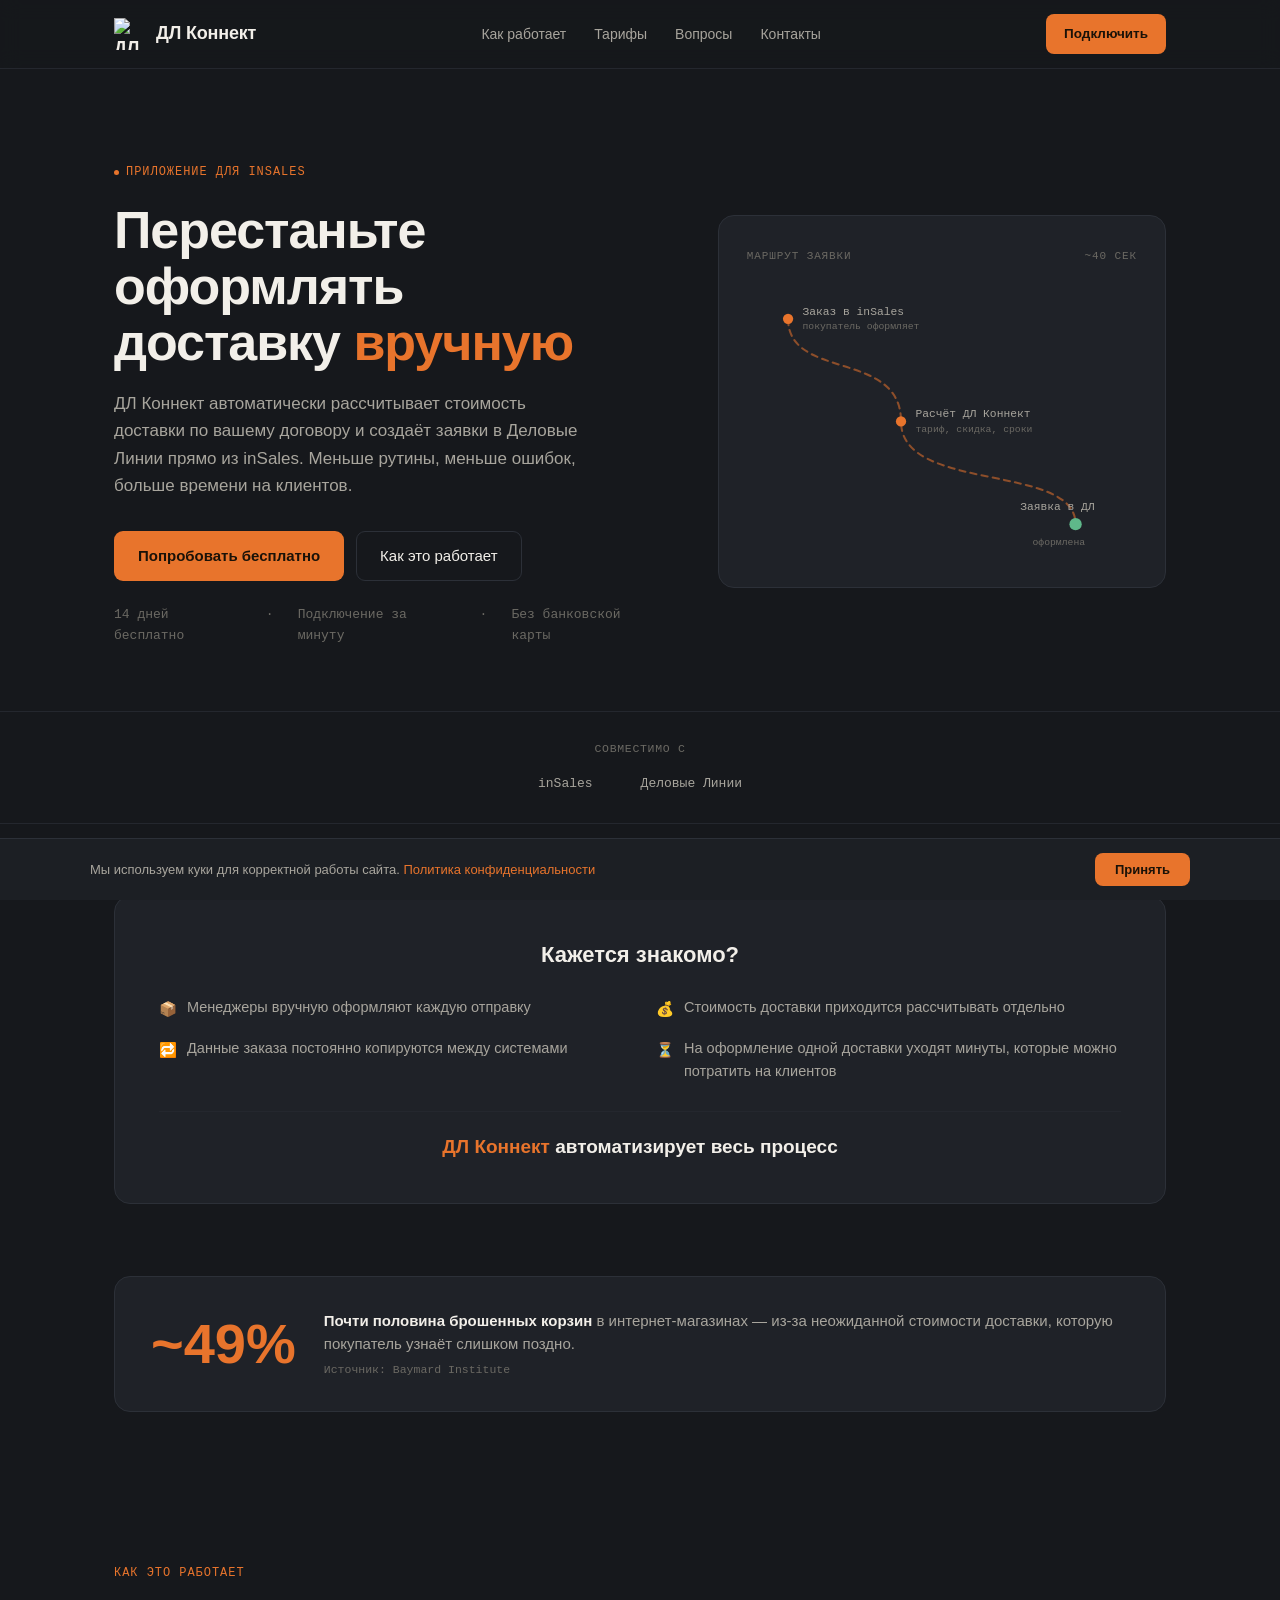
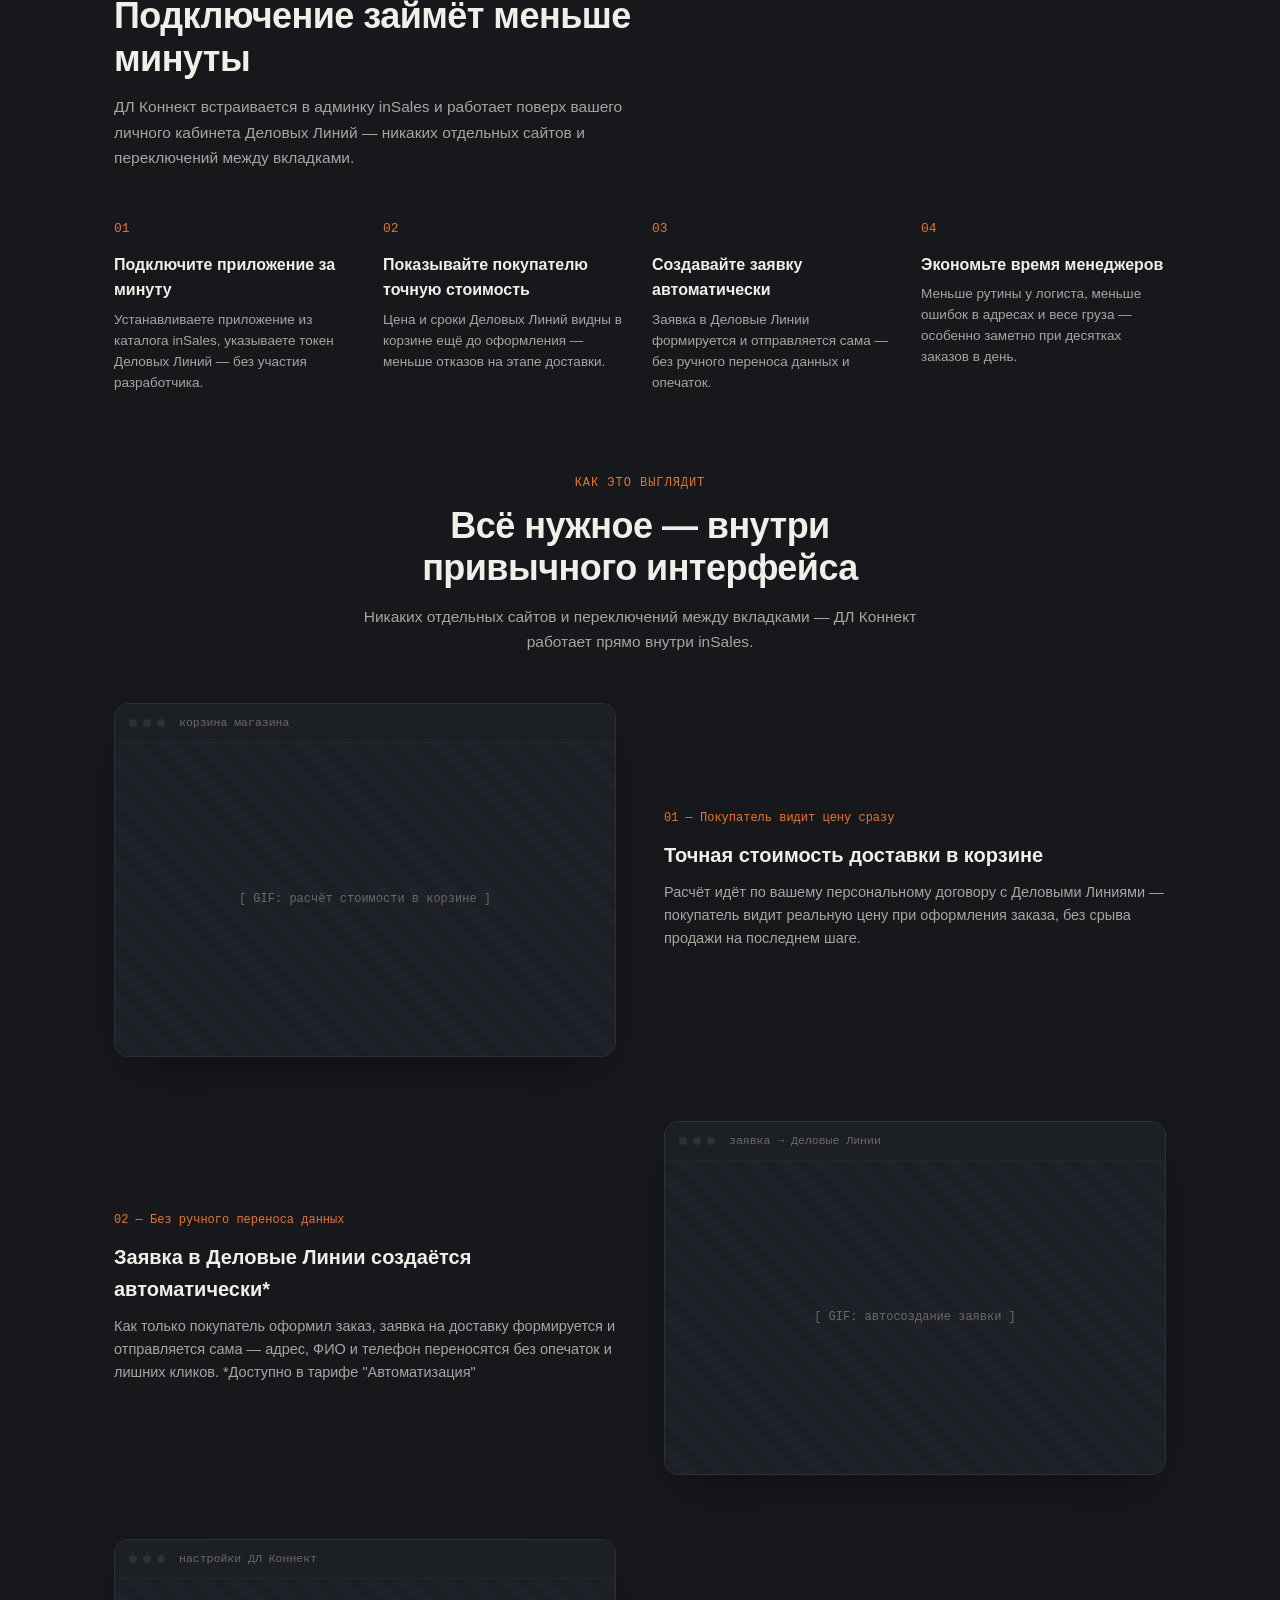
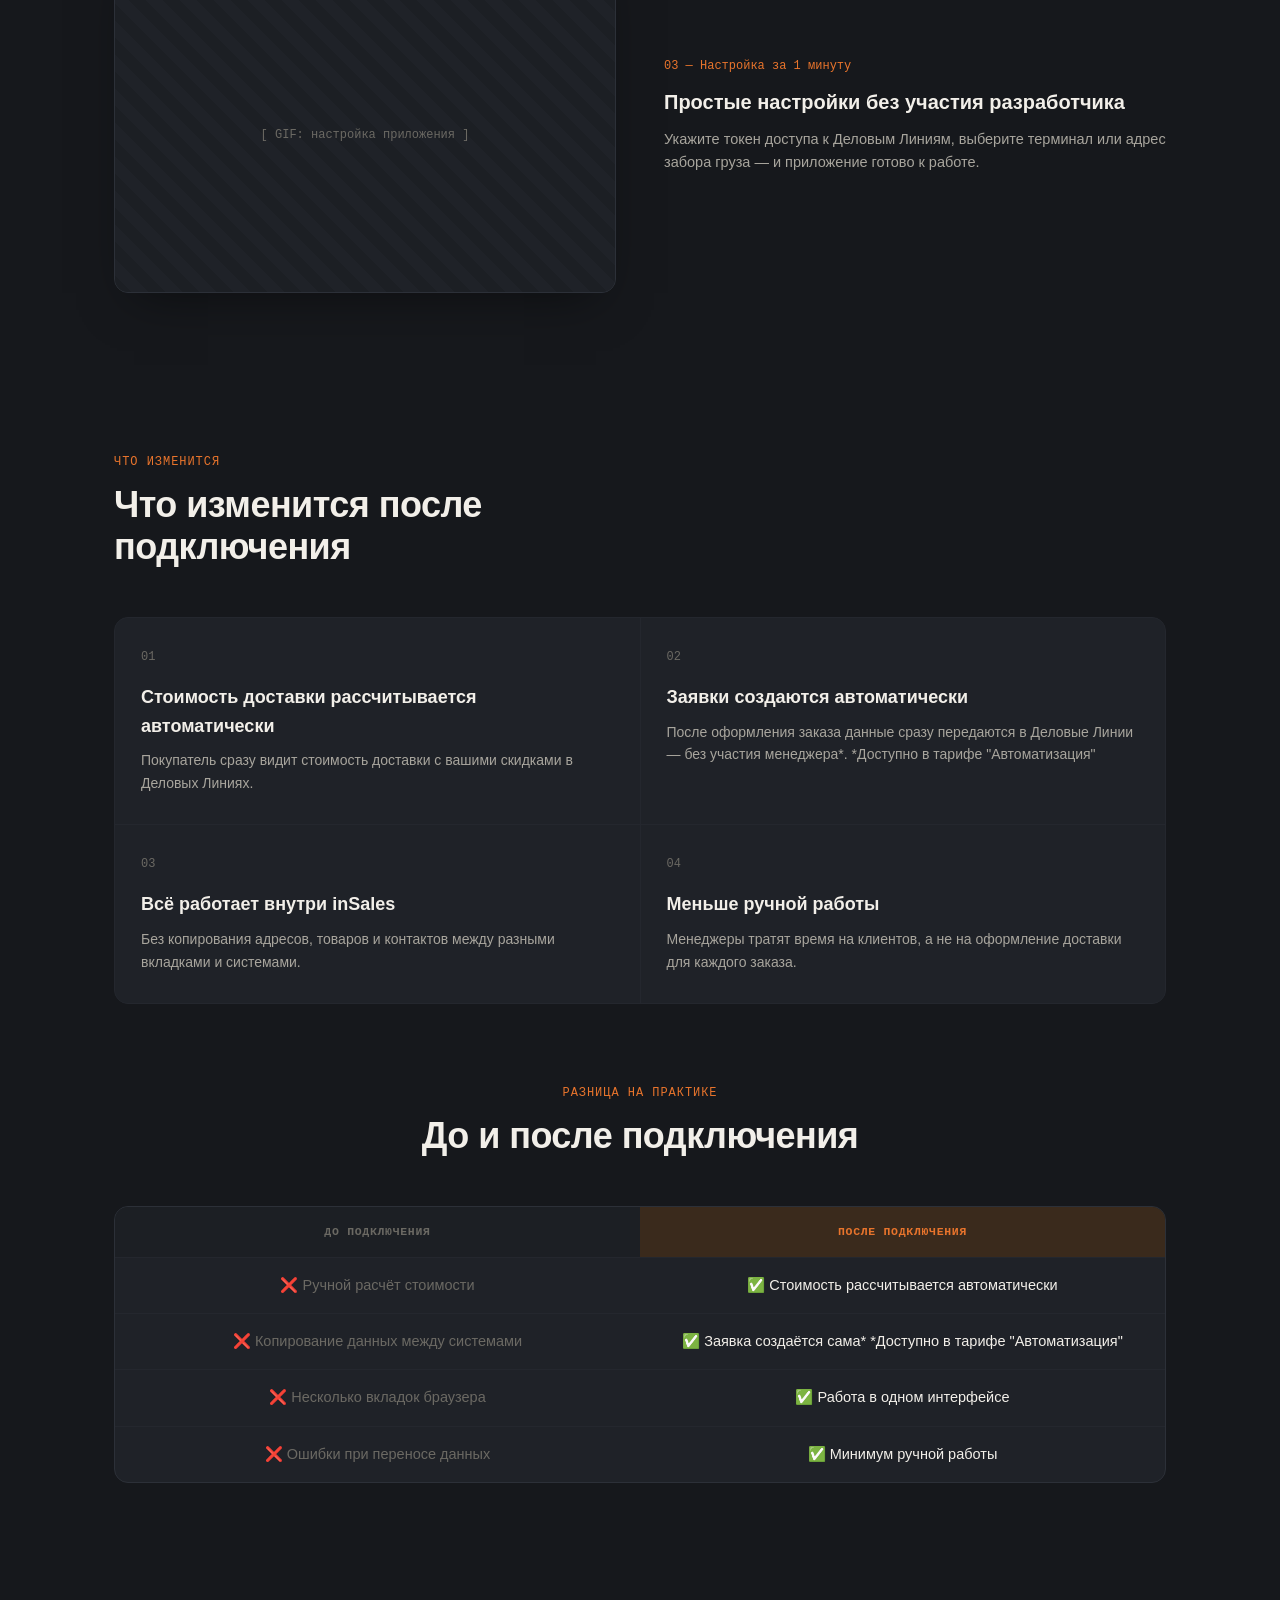
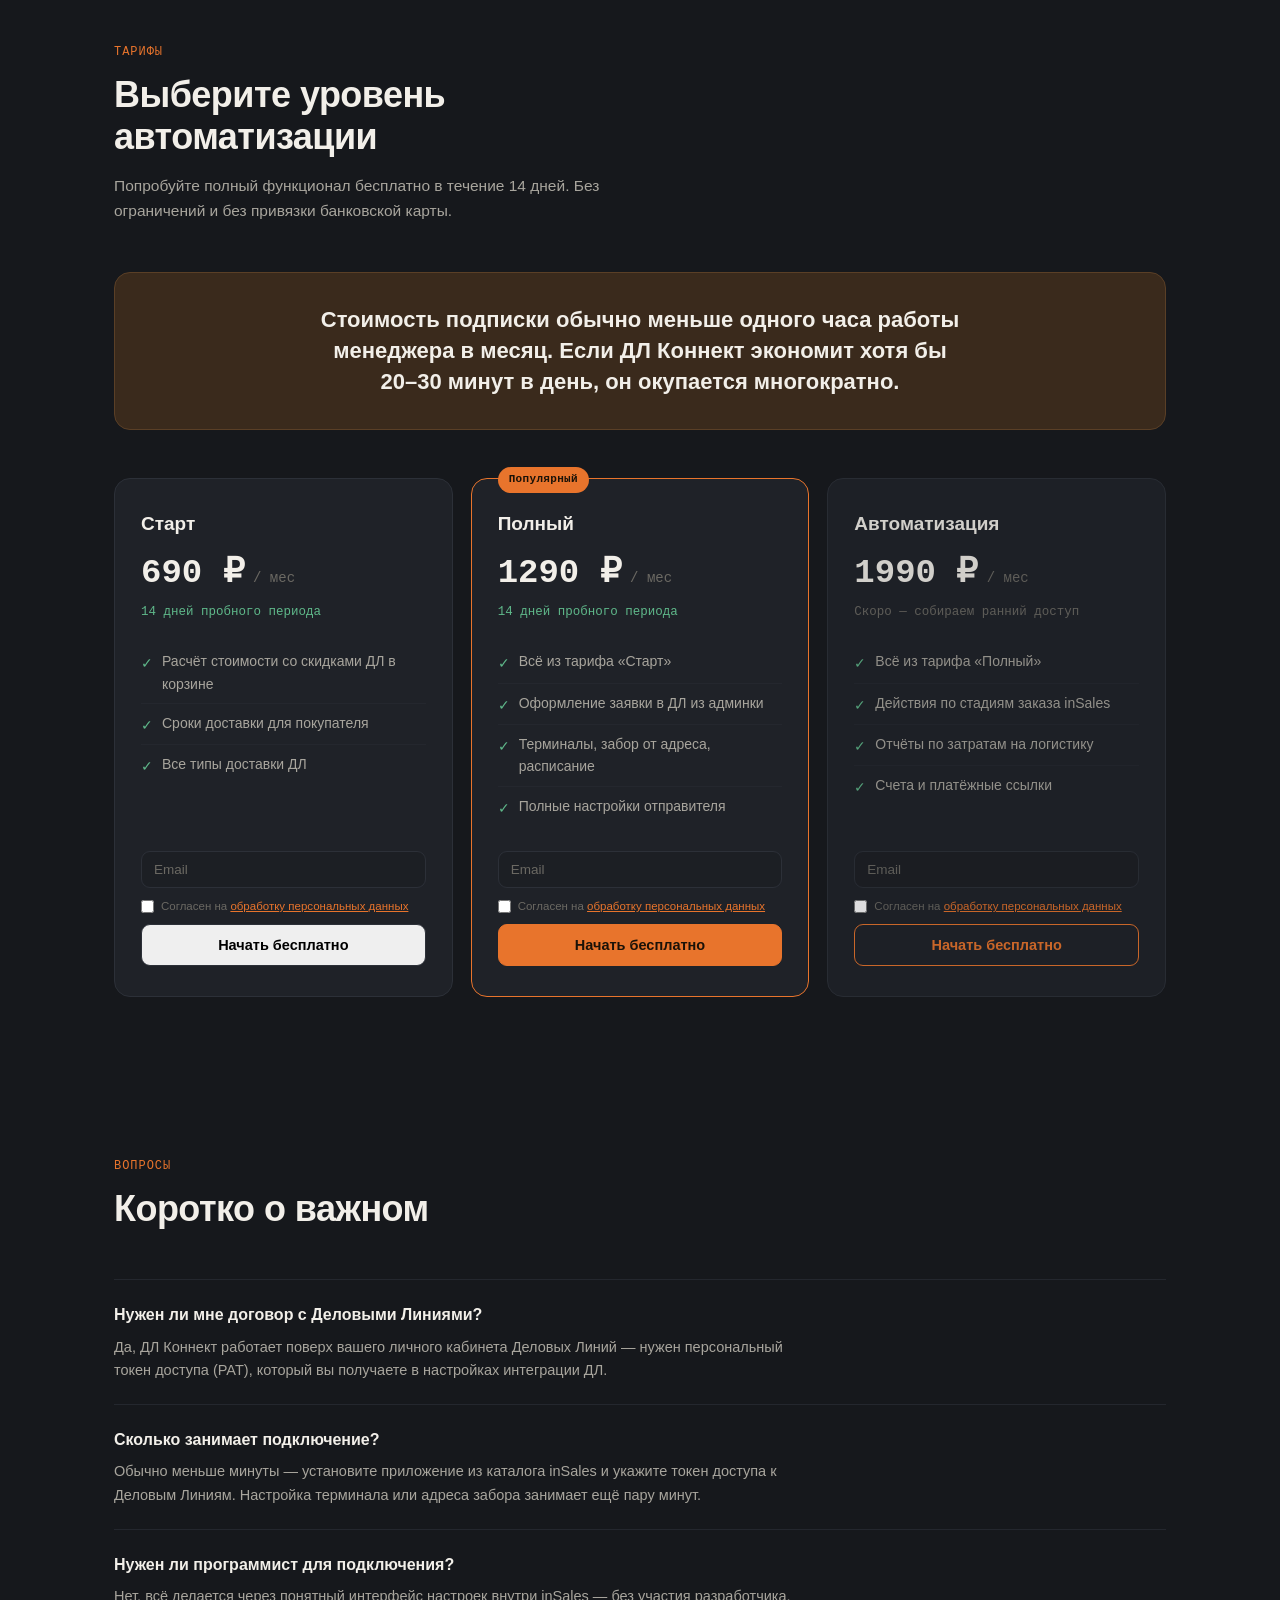
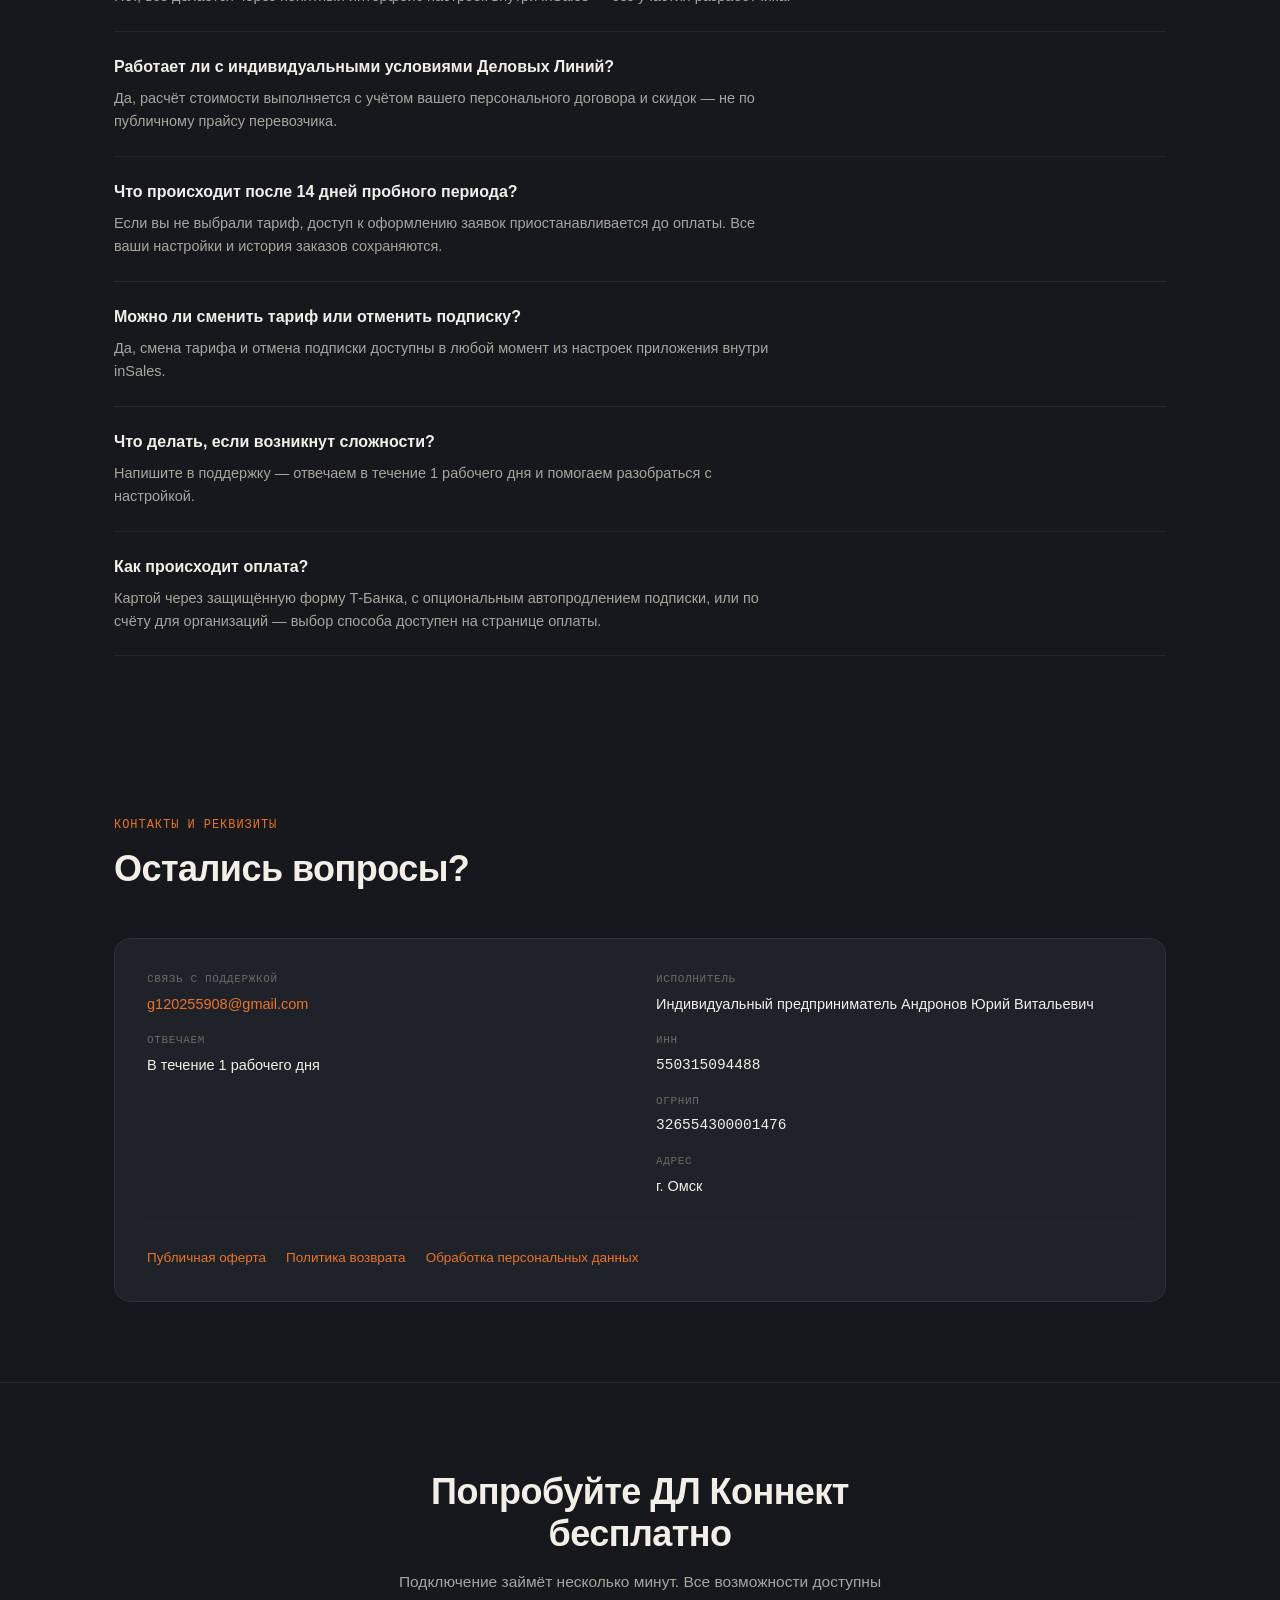
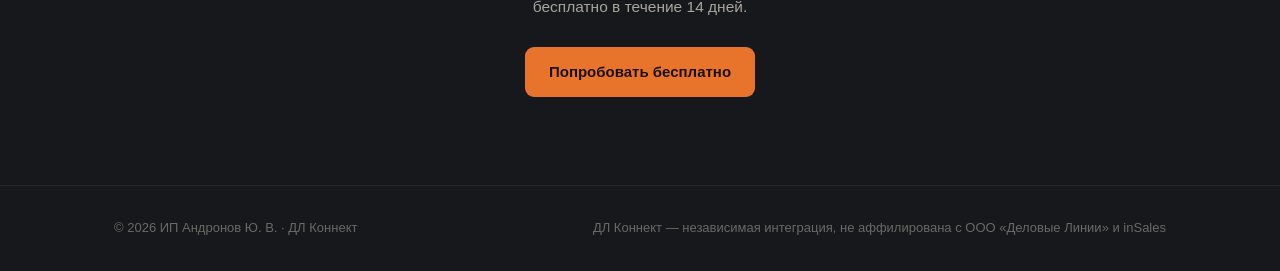
==== insales-shipping-bridge/public/index.html @ 8e8634e5 "новый лендинг" ====
<!DOCTYPE html>
<html lang="ru">

<head>
  <meta charset="utf-8">
  <meta name="viewport" content="width=device-width, initial-scale=1">
  <title>ДЛ Коннект — интеграция Деловых Линий с inSales | Автоматизация доставки</title>
  <link rel="icon" type="image/png" href="/images/logo.png">
  <link rel="apple-touch-icon" href="/images/logo.png">
  <meta name="description"
    content="ДЛ Коннект — приложение интеграции Деловых Линий с inSales. Расчёт стоимости доставки со скидками, автоматическое оформление заявок, трек-номера в заказы. 14 дней бесплатно.">
  <meta name="keywords"
    content="Деловые Линии inSales, интеграция Деловые Линии, приложение доставки inSales, ДЛ Коннект, автоматизация доставки inSales, интеграция Деловые Линии с insales, интеграция Деловые Линии insales ">
  <meta property="og:title" content="ДЛ Коннект — доставка Деловыми Линиями для inSales">
  <meta property="og:description"
    content="Подключите Деловые Линии к магазину на inSales за 1 минуту. Расчёт со скидками, автооформление заявок, 14 дней бесплатно.">
  <meta property="og:type" content="website">
  <meta property="og:url" content="https://receptly.ru">
  <meta name="robots" content="index, follow">
  <link rel="canonical" href="https://receptly.ru">
  <link href="/fonts/fonts.css" rel="stylesheet">
  <style>
    :root {
      --bg: #16181c;
      --bg-soft: #1c1f24;
      --bg-card: #1f2228;
      --line: #2c3038;
      --line-soft: #24272e;
      --ink: #f2efe9;
      --ink-dim: #a8a59d;
      --ink-faint: #6b6963;
      --amber: #e8742c;
      --amber-soft: #3a2a1c;
      --green: #5fb88a;
      --green-soft: #1a2b22;
      --display: 'Space Grotesk', sans-serif;
      --sans: 'Inter', sans-serif;
      --mono: 'IBM Plex Mono', monospace;
    }

    *,
    *::before,
    *::after {
      box-sizing: border-box;
      margin: 0;
      padding: 0
    }

    html {
      scroll-behavior: smooth
    }

    @media (prefers-reduced-motion: reduce) {
      html {
        scroll-behavior: auto
      }

      * {
        animation-duration: 0.01ms !important;
        animation-iteration-count: 1 !important;
        transition-duration: 0.01ms !important
      }
    }

    body {
      font-family: var(--sans);
      background: var(--bg);
      color: var(--ink);
      line-height: 1.6;
      font-size: 16px;
      -webkit-font-smoothing: antialiased
    }

    a {
      color: inherit
    }

    img,
    svg {
      display: block;
      max-width: 100%
    }

    .wrap {
      max-width: 1100px;
      margin: 0 auto;
      padding: 0 24px
    }

    :focus-visible {
      outline: 2px solid var(--amber);
      outline-offset: 3px
    }

    /* NAV */
    .nav {
      position: sticky;
      top: 0;
      z-index: 50;
      background: rgba(22, 24, 28, .88);
      backdrop-filter: blur(10px);
      border-bottom: 1px solid var(--line-soft)
    }

    .nav-inner {
      display: flex;
      align-items: center;
      justify-content: space-between;
      padding: 14px 24px;
      max-width: 1100px;
      margin: 0 auto
    }

    .nav-brand {
      display: flex;
      align-items: center;
      gap: 10px;
      font-family: var(--display);
      font-weight: 600;
      font-size: 18px;
      letter-spacing: -0.01em;
      text-decoration: none
    }

    .nav-links {
      display: flex;
      gap: 28px;
      font-size: 14px;
      color: var(--ink-dim)
    }

    .nav-links a {
      text-decoration: none;
      transition: color .15s
    }

    .nav-links a:hover {
      color: var(--ink)
    }

    .nav-cta {
      font-size: 13.5px;
      font-weight: 600;
      background: var(--amber);
      color: #1a1208;
      padding: 9px 18px;
      border-radius: 8px;
      text-decoration: none;
      white-space: nowrap
    }

    @media (max-width:760px) {
      .nav-links {
        display: none
      }
    }

    /* HERO — unchanged layout */
    .hero {
      position: relative;
      padding: 88px 0 64px;
      overflow: hidden
    }

    .hero-grid {
      display: grid;
      grid-template-columns: 1.1fr 0.9fr;
      gap: 56px;
      align-items: center
    }

    @media (max-width:880px) {
      .hero-grid {
        grid-template-columns: 1fr;
        gap: 40px
      }

      .hero {
        padding: 56px 0 40px
      }
    }

    .eyebrow {
      display: inline-flex;
      align-items: center;
      gap: 7px;
      font-family: var(--mono);
      font-size: 12px;
      color: var(--amber);
      text-transform: uppercase;
      letter-spacing: .08em;
      margin-bottom: 20px
    }

    .eyebrow::before {
      content: '';
      width: 5px;
      height: 5px;
      background: var(--amber);
      border-radius: 50%
    }

    h1 {
      font-family: var(--display);
      font-size: clamp(34px, 5vw, 52px);
      font-weight: 600;
      line-height: 1.08;
      letter-spacing: -0.02em;
      margin-bottom: 20px
    }

    h1 em {
      font-style: normal;
      color: var(--amber)
    }

    .hero-sub {
      font-size: 17px;
      color: var(--ink-dim);
      max-width: 480px;
      margin-bottom: 32px;
      line-height: 1.6
    }

    .hero-actions {
      display: flex;
      gap: 12px;
      flex-wrap: wrap;
      margin-bottom: 24px
    }

    .btn-primary {
      background: var(--amber);
      color: #1a1208;
      font-weight: 600;
      font-size: 15px;
      padding: 13px 24px;
      border-radius: 9px;
      text-decoration: none;
      display: inline-block;
      transition: transform .15s, box-shadow .15s
    }

    .btn-primary:hover {
      transform: translateY(-1px);
      box-shadow: 0 8px 24px -8px rgba(232, 116, 44, .5)
    }

    .btn-secondary {
      border: 1px solid var(--line);
      color: var(--ink);
      font-weight: 500;
      font-size: 15px;
      padding: 12px 23px;
      border-radius: 9px;
      text-decoration: none;
      transition: border-color .15s
    }

    .btn-secondary:hover {
      border-color: var(--ink-faint)
    }

    .hero-meta {
      display: flex;
      gap: 24px;
      font-size: 13px;
      color: var(--ink-faint);
      font-family: var(--mono)
    }

    /* ROUTE SIGNATURE */
    .route-card {
      background: var(--bg-card);
      border: 1px solid var(--line);
      border-radius: 16px;
      padding: 32px 28px;
      position: relative
    }

    .route-label {
      font-family: var(--mono);
      font-size: 11px;
      color: var(--ink-faint);
      text-transform: uppercase;
      letter-spacing: .08em;
      margin-bottom: 22px;
      display: flex;
      justify-content: space-between
    }

    .route-svg {
      width: 100%;
      height: auto
    }

    .route-stop-label {
      font-family: var(--mono);
      font-size: 11px;
      fill: var(--ink-dim)
    }

    .route-stop-sub {
      font-family: var(--mono);
      font-size: 9.5px;
      fill: var(--ink-faint)
    }

    @keyframes pulse {

      0%,
      100% {
        opacity: 1;
        r: 5
      }

      50% {
        opacity: .4;
        r: 7
      }
    }

    .pulse-dot {
      animation: pulse 2.2s ease-in-out infinite
    }

    @keyframes dash {
      to {
        stroke-dashoffset: 0
      }
    }

    .route-path {
      stroke-dasharray: 6 5;
      stroke-dashoffset: 600;
      animation: dash 2.4s ease-out forwards
    }

    /* TRUST STRIP */
    .trust {
      padding: 28px 0;
      border-top: 1px solid var(--line-soft);
      border-bottom: 1px solid var(--line-soft)
    }

    .trust-label {
      text-align: center;
      font-family: var(--mono);
      font-size: 11.5px;
      color: var(--ink-faint);
      text-transform: uppercase;
      letter-spacing: .06em;
      margin-bottom: 16px
    }

    .trust-row {
      display: flex;
      align-items: center;
      justify-content: center;
      gap: 48px;
      flex-wrap: wrap;
      font-size: 13px;
      color: var(--ink-dim);
      font-family: var(--mono)
    }

    /* PAIN BLOCK */
    .pain {
      padding: 72px 0
    }

    .pain-inner {
      background: var(--bg-card);
      border: 1px solid var(--line);
      border-radius: 16px;
      padding: 40px 44px
    }

    .pain-title {
      font-family: var(--display);
      font-size: 22px;
      font-weight: 600;
      margin-bottom: 24px;
      text-align: center
    }

    .pain-list {
      display: grid;
      grid-template-columns: 1fr 1fr;
      gap: 16px 32px;
      margin-bottom: 28px
    }

    .pain-item {
      display: flex;
      gap: 10px;
      align-items: flex-start;
      font-size: 14.5px;
      color: var(--ink-dim)
    }

    .pain-check {
      color: var(--amber);
      flex-shrink: 0;
      margin-top: 2px
    }

    .pain-conclusion {
      text-align: center;
      font-family: var(--display);
      font-size: 19px;
      font-weight: 600;
      color: var(--ink);
      padding-top: 20px;
      border-top: 1px solid var(--line-soft)
    }

    .pain-conclusion em {
      color: var(--amber);
      font-style: normal
    }

    @media (max-width:700px) {
      .pain-list {
        grid-template-columns: 1fr
      }

      .pain-inner {
        padding: 28px 24px
      }
    }

    /* STAT BLOCK */
    .stat-block {
      padding: 0 0 72px
    }

    .stat-inner {
      display: grid;
      grid-template-columns: auto 1fr;
      gap: 28px;
      align-items: center;
      background: var(--bg-card);
      border: 1px solid var(--line);
      border-radius: 16px;
      padding: 32px 36px
    }

    .stat-number {
      font-family: var(--display);
      font-size: 56px;
      font-weight: 600;
      color: var(--amber);
      line-height: 1;
      white-space: nowrap
    }

    .stat-text {
      font-size: 15px;
      color: var(--ink-dim);
      line-height: 1.55
    }

    .stat-text strong {
      color: var(--ink)
    }

    .stat-source {
      display: block;
      margin-top: 6px;
      font-family: var(--mono);
      font-size: 11.5px;
      color: var(--ink-faint)
    }

    @media (max-width:640px) {
      .stat-inner {
        grid-template-columns: 1fr;
        text-align: center;
        padding: 28px 24px
      }
    }

    /* SECTIONS */
    section {
      padding: 80px 0
    }

    .section-head {
      max-width: 560px;
      margin-bottom: 48px
    }

    .section-head.center {
      margin-left: auto;
      margin-right: auto;
      text-align: center
    }

    .section-eyebrow {
      font-family: var(--mono);
      font-size: 12px;
      color: var(--amber);
      text-transform: uppercase;
      letter-spacing: .08em;
      margin-bottom: 12px
    }

    h2 {
      font-family: var(--display);
      font-size: clamp(26px, 3.4vw, 36px);
      font-weight: 600;
      letter-spacing: -0.015em;
      line-height: 1.18;
      margin-bottom: 14px
    }

    .section-desc {
      color: var(--ink-dim);
      font-size: 15.5px;
      line-height: 1.65
    }

    /* SHOWCASE — zig-zag interface blocks */
    .showcase-grid {
      display: flex;
      flex-direction: column;
      gap: 64px
    }

    .showcase-item {
      display: grid;
      grid-template-columns: 1fr 1fr;
      gap: 48px;
      align-items: center
    }

    .showcase-item.reverse .showcase-window {
      order: 2
    }

    .showcase-item.reverse .showcase-text {
      order: 1
    }

    .showcase-window {
      background: var(--bg-card);
      border: 1px solid var(--line);
      border-radius: 14px;
      overflow: hidden;
      box-shadow: 0 20px 48px -20px rgba(0, 0, 0, .5)
    }

    .showcase-titlebar {
      display: flex;
      align-items: center;
      gap: 6px;
      padding: 10px 14px;
      background: var(--bg-soft);
      border-bottom: 1px solid var(--line-soft)
    }

    .showcase-dot {
      width: 8px;
      height: 8px;
      border-radius: 50%;
      background: var(--line)
    }

    .showcase-titletext {
      margin-left: 8px;
      font-family: var(--mono);
      font-size: 11.5px;
      color: var(--ink-faint)
    }

    .showcase-media {
      aspect-ratio: 16/10;
      background: repeating-linear-gradient(45deg, var(--bg-soft), var(--bg-soft) 12px, var(--bg-card) 12px, var(--bg-card) 24px);
      display: flex;
      align-items: center;
      justify-content: center;
      color: var(--ink-faint);
      font-family: var(--mono);
      font-size: 12px;
      text-align: center
    }

    .showcase-step {
      font-family: var(--mono);
      font-size: 12px;
      color: var(--amber);
      margin-bottom: 10px
    }

    .showcase-item h3 {
      font-family: var(--display);
      font-size: 20px;
      font-weight: 600;
      margin-bottom: 10px
    }

    .showcase-item p {
      font-size: 14.5px;
      color: var(--ink-dim);
      line-height: 1.6
    }

    @media (max-width:820px) {
      .showcase-item {
        grid-template-columns: 1fr
      }

      .showcase-item.reverse .showcase-window {
        order: 1
      }

      .showcase-item.reverse .showcase-text {
        order: 2
      }
    }

    /* FEATURES */
    .features-grid {
      display: grid;
      grid-template-columns: repeat(3, 1fr);
      gap: 1px;
      background: var(--line-soft);
      border: 1px solid var(--line-soft);
      border-radius: 14px;
      overflow: hidden
    }

    @media (max-width:760px) {
      .features-grid {
        grid-template-columns: 1fr
      }
    }

    .feature {
      background: var(--bg-card);
      padding: 30px 26px
    }

    .feature-num {
      font-family: var(--mono);
      font-size: 12px;
      color: var(--ink-faint);
      margin-bottom: 16px
    }

    .feature h3 {
      font-family: var(--display);
      font-size: 18px;
      font-weight: 600;
      margin-bottom: 9px
    }

    .feature p {
      font-size: 14px;
      color: var(--ink-dim);
      line-height: 1.6
    }

    /* BEFORE / AFTER */
    .diff-table {
      width: 100%;
      table-layout: fixed;
      border-collapse: separate;
      border-spacing: 0;
      background: var(--bg-card);
      border: 1px solid var(--line);
      border-radius: 14px;
      overflow: hidden
    }

    .diff-table th {
      font-family: var(--mono);
      font-size: 11.5px;
      text-transform: uppercase;
      letter-spacing: .06em;
      padding: 16px 20px;
      text-align: center;
      width: 50%
    }

    .diff-table th.before-col {
      color: var(--ink-faint);
      background: var(--bg-soft)
    }

    .diff-table th.after-col {
      color: var(--amber);
      background: var(--amber-soft)
    }

    .diff-table td {
      padding: 16px 20px;
      font-size: 14.5px;
      border-top: 1px solid var(--line-soft);
      text-align: center;
      width: 50%
    }

    .diff-table td.before-col {
      color: var(--ink-faint)
    }

    .diff-table td.after-col {
      color: var(--ink);
      font-weight: 500
    }

    @media (max-width:600px) {
      .diff-table th, .diff-table td {
        padding: 12px 14px;
        font-size: 13px
      }
    }

    /* ROI CALLOUT */
    .roi-callout {
      background: var(--amber-soft);
      border: 1px solid #5a3f26;
      border-radius: 16px;
      padding: 32px 36px;
      text-align: center;
      margin-bottom: 48px
    }

    .roi-callout p {
      font-family: var(--display);
      font-size: clamp(18px, 2.4vw, 22px);
      font-weight: 600;
      color: var(--ink);
      max-width: 640px;
      margin: 0 auto;
      line-height: 1.4
    }

    /* PRICING */
    .pricing-grid {
      display: grid;
      grid-template-columns: repeat(3, 1fr);
      gap: 18px
    }

    @media (max-width:880px) {
      .pricing-grid {
        grid-template-columns: 1fr
      }
    }

    .price-card {
      background: var(--bg-card);
      border: 1px solid var(--line);
      border-radius: 16px;
      padding: 30px 26px;
      display: flex;
      flex-direction: column
    }

    .price-card.featured {
      border-color: var(--amber);
      position: relative
    }

    .price-tag {
      position: absolute;
      top: -12px;
      left: 26px;
      background: var(--amber);
      color: #1a1208;
      font-size: 11px;
      font-weight: 700;
      padding: 4px 11px;
      border-radius: 20px;
      font-family: var(--mono);
      letter-spacing: .03em
    }

    .price-name {
      font-family: var(--display);
      font-size: 19px;
      font-weight: 600;
      margin-bottom: 6px
    }

    .price-amount {
      font-family: var(--mono);
      font-size: 34px;
      font-weight: 600;
      margin-bottom: 2px
    }

    .price-amount span {
      font-size: 14px;
      color: var(--ink-faint);
      font-weight: 400
    }

    .price-trial {
      font-size: 12.5px;
      color: var(--green);
      font-family: var(--mono);
      margin-bottom: 20px
    }

    .price-features {
      list-style: none;
      font-size: 14px;
      color: var(--ink-dim);
      flex: 1;
      margin-bottom: 24px
    }

    .price-features li {
      padding: 8px 0;
      border-top: 1px solid var(--line-soft);
      display: flex;
      gap: 9px;
      align-items: flex-start
    }

    .price-features li:first-child {
      border-top: 0
    }

    .price-check {
      color: var(--green);
      flex-shrink: 0;
      margin-top: 2px
    }

    .price-btn {
      text-align: center;
      padding: 12px;
      border-radius: 9px;
      text-decoration: none;
      font-weight: 600;
      font-size: 14.5px;
      border: 1px solid var(--line)
    }

    .price-card.featured .price-btn {
      background: var(--amber);
      color: #1a1208;
      border-color: var(--amber)
    }

    .plan-form {
      display: flex;
      flex-direction: column;
      gap: 10px
    }

    .recurrent-label {
      display: flex;
      align-items: flex-start;
      gap: 7px;
      font-size: 11.5px;
      color: var(--ink-faint);
      cursor: pointer;
      line-height: 1.4
    }

    .recurrent-label input {
      margin-top: 2px;
      flex-shrink: 0
    }

    .plan-submit {
      width: 100%;
      cursor: pointer;
      font-family: inherit
    }

    .plan-form input[type="email"] {
      width: 100%;
      padding: 10px 12px;
      background: var(--bg-soft);
      border: 1px solid var(--line);
      border-radius: 9px;
      color: var(--ink);
      font-size: 13.5px;
      font-family: var(--sans);
      outline: none;
      transition: border-color .15s
    }

    .plan-form input[type="email"]:focus {
      border-color: var(--amber)
    }

    .plan-form input[type="email"]::placeholder {
      color: var(--ink-faint)
    }

    /* HOW */
    .steps {
      display: grid;
      grid-template-columns: repeat(4, 1fr);
      gap: 24px
    }

    @media (max-width:880px) {
      .steps {
        grid-template-columns: 1fr 1fr
      }
    }

    @media (max-width:520px) {
      .steps {
        grid-template-columns: 1fr
      }
    }

    .step-num {
      font-family: var(--mono);
      font-size: 13px;
      color: var(--amber);
      margin-bottom: 12px
    }

    .step h4 {
      font-family: var(--display);
      font-size: 16px;
      font-weight: 600;
      margin-bottom: 7px
    }

    .step p {
      font-size: 13.5px;
      color: var(--ink-dim);
      line-height: 1.55
    }

    /* FAQ */
    .faq-item {
      border-top: 1px solid var(--line-soft);
      padding: 22px 0
    }

    .faq-item:last-child {
      border-bottom: 1px solid var(--line-soft)
    }

    .faq-q {
      font-family: var(--display);
      font-size: 16px;
      font-weight: 600;
      margin-bottom: 8px
    }

    .faq-a {
      font-size: 14.5px;
      color: var(--ink-dim);
      line-height: 1.6;
      max-width: 680px
    }

    /* CONTACT / LEGAL */
    .legal-card {
      background: var(--bg-card);
      border: 1px solid var(--line);
      border-radius: 16px;
      padding: 32px
    }

    .legal-grid {
      display: grid;
      grid-template-columns: 1fr 1fr;
      gap: 32px
    }

    @media (max-width:700px) {
      .legal-grid {
        grid-template-columns: 1fr
      }
    }

    .legal-block dt {
      font-family: var(--mono);
      font-size: 11px;
      color: var(--ink-faint);
      text-transform: uppercase;
      letter-spacing: .06em;
      margin-bottom: 4px;
      margin-top: 16px
    }

    .legal-block dt:first-child {
      margin-top: 0
    }

    .legal-block dd {
      font-size: 14.5px;
      color: var(--ink)
    }

    .legal-links {
      display: flex;
      gap: 20px;
      margin-top: 24px;
      padding-top: 24px;
      border-top: 1px solid var(--line-soft);
      font-size: 13.5px
    }

    .legal-links a {
      color: var(--amber);
      text-decoration: none
    }

    .legal-links a:hover {
      text-decoration: underline
    }

    /* FINAL CTA */
    .final-cta {
      padding: 88px 0;
      text-align: center;
      border-top: 1px solid var(--line-soft)
    }

    .final-cta h2 {
      max-width: 600px;
      margin: 0 auto 14px
    }

    .final-cta p {
      color: var(--ink-dim);
      font-size: 15.5px;
      max-width: 520px;
      margin: 0 auto 28px;
      line-height: 1.6
    }

    /* FOOTER */
    footer {
      border-top: 1px solid var(--line-soft);
      padding: 32px 0;
      font-size: 13px;
      color: var(--ink-faint)
    }

    .footer-row {
      display: flex;
      justify-content: space-between;
      align-items: center;
      flex-wrap: wrap;
      gap: 12px
    }
  </style>
  <!-- Yandex.Metrika counter -->
  <script type="text/javascript">
    (function (m, e, t, r, i, k, a) {
      m[i] = m[i] || function () { (m[i].a = m[i].a || []).push(arguments) };
      m[i].l = 1 * new Date();
      for (var j = 0; j < document.scripts.length; j++) { if (document.scripts[j].src === r) { return; } }
      k = e.createElement(t), a = e.getElementsByTagName(t)[0], k.async = 1, k.src = r, a.parentNode.insertBefore(k, a)
    })(window, document, 'script', 'https://mc.yandex.ru/metrika/tag.js?id=110367588', 'ym');

    ym(110367588, 'init', { ssr: true, webvisor: true, clickmap: true, ecommerce: "dataLayer", referrer: document.referrer, url: location.href, accurateTrackBounce: true, trackLinks: true });
  </script>
  <noscript>
    <div><img src="https://mc.yandex.ru/watch/110367588" style="position:absolute; left:-9999px;" alt="" /></div>
  </noscript>
  <!-- /Yandex.Metrika counter -->
  <script type="application/ld+json">
    {
      "@context": "https://schema.org",
      "@type": "SoftwareApplication",
      "name": "ДЛ Коннект",
      "description": "Приложение интеграции Деловых Линий с интернет-магазинами на платформе inSales",
      "applicationCategory": "BusinessApplication",
      "operatingSystem": "Web",
      "offers": {
        "@type": "Offer",
        "price": "690",
        "priceCurrency": "RUB",
        "priceValidUntil": "2027-01-01"
      },
      "provider": {
        "@type": "Person",
        "name": "Андронов Юрий Витальевич"
      }
    }
    </script>
</head>

<body>

  <nav class="nav">
    <div class="nav-inner">
      <a href="#" class="nav-brand"><img src="/images/logo.png" alt="ДЛ Коннект" style="width:32px;height:32px">ДЛ Коннект</a>
      <div class="nav-links">
        <a href="#how">Как работает</a>
        <a href="#pricing">Тарифы</a>
        <a href="#faq">Вопросы</a>
        <a href="#contacts">Контакты</a>
      </div>
      <a href="#pricing" class="nav-cta">Подключить</a>
    </div>
  </nav>

  <!-- HERO — unchanged -->
  <header class="hero">
    <div class="wrap hero-grid">
      <div>
        <div class="eyebrow">Приложение для inSales</div>
        <h1>Перестаньте оформлять<br>доставку <em>вручную</em></h1>
        <p class="hero-sub">ДЛ Коннект автоматически рассчитывает стоимость доставки по вашему договору и создаёт заявки в Деловые Линии прямо из inSales. Меньше рутины, меньше ошибок, больше времени на клиентов.</p>
        <div class="hero-actions">
          <a href="#pricing" class="btn-primary">Попробовать бесплатно</a>
          <a href="#how" class="btn-secondary">Как это работает</a>
        </div>
        <div class="hero-meta">
          <span>14 дней бесплатно</span>
          <span>·</span>
          <span>Подключение за минуту</span>
          <span>·</span>
          <span>Без банковской карты</span>
        </div>
      </div>

      <div class="route-card">
        <div class="route-label"><span>МАРШРУТ ЗАЯВКИ</span><span>~40 СЕК</span></div>
        <svg class="route-svg" viewBox="0 0 380 260" xmlns="http://www.w3.org/2000/svg" role="img"
          aria-label="Схема обработки заявки: от заказа в магазине до получения товара">
          <path class="route-path" d="M40,30 C40,90 150,60 150,130 C150,200 320,170 320,230" fill="none"
            stroke="#e8742c" stroke-width="2" stroke-linecap="round" opacity="0.55" />
          <circle cx="40" cy="30" r="5" fill="#e8742c" />
          <text x="54" y="26" class="route-stop-label">Заказ в inSales</text>
          <text x="54" y="40" class="route-stop-sub">покупатель оформляет</text>

          <circle cx="150" cy="130" r="5" fill="#e8742c" />
          <text x="164" y="126" class="route-stop-label">Расчёт ДЛ Коннект</text>
          <text x="164" y="140" class="route-stop-sub">тариф, скидка, сроки</text>

          <circle cx="320" cy="230" r="6" fill="#5fb88a" class="pulse-dot" />
          <text x="266" y="216" class="route-stop-label">Заявка в ДЛ</text>
          <text x="278" y="250" class="route-stop-sub">оформлена</text>
        </svg>
      </div>
    </div>
  </header>

  <div class="trust">
    <div class="wrap">
      <div class="trust-label">Совместимо с</div>
      <div class="trust-row">
        <span>inSales</span>
        <span>Деловые Линии</span>
      </div>
    </div>
  </div>

  <!-- PAIN BLOCK -->
  <div class="pain">
    <div class="wrap">
      <div class="pain-inner">
        <div class="pain-title">Кажется знакомо?</div>
        <div class="pain-list">
          <div class="pain-item"><span class="pain-check">📦</span> Менеджеры вручную оформляют каждую отправку</div>
          <div class="pain-item"><span class="pain-check">💰</span> Стоимость доставки приходится рассчитывать
            отдельно</div>
          <div class="pain-item"><span class="pain-check">🔁</span> Данные заказа постоянно копируются между системами
          </div>
          <div class="pain-item"><span class="pain-check">⏳</span> На оформление одной доставки уходят минуты,
            которые можно потратить на клиентов</div>
        </div>
        <div class="pain-conclusion"><em>ДЛ Коннект</em> автоматизирует весь процесс</div>
      </div>
    </div>
  </div>

  <!-- STAT BLOCK — external credibility -->
  <div class="stat-block">
    <div class="wrap">
      <div class="stat-inner">
        <div class="stat-number">~49%</div>
        <div class="stat-text"><strong>Почти половина брошенных корзин</strong> в интернет-магазинах — из-за неожиданной стоимости доставки, которую покупатель узнаёт слишком поздно.
          <span class="stat-source">Источник: Baymard Institute</span>
        </div>
      </div>
    </div>
  </div>

  <section id="how">
    <div class="wrap">
      <div class="section-head">
        <div class="section-eyebrow">Как это работает</div>
        <h2>Подключение займёт меньше минуты</h2>
        <p class="section-desc">ДЛ Коннект встраивается в админку inSales и работает поверх вашего личного кабинета
          Деловых Линий — никаких отдельных сайтов и переключений между вкладками.</p>
      </div>
      <div class="steps">
        <div class="step">
          <div class="step-num">01</div>
          <h4>Подключите приложение за минуту</h4>
          <p>Устанавливаете приложение из каталога inSales, указываете токен Деловых Линий — без участия
            разработчика.</p>
        </div>
        <div class="step">
          <div class="step-num">02</div>
          <h4>Показывайте покупателю точную стоимость</h4>
          <p>Цена и сроки Деловых Линий видны в корзине ещё до оформления — меньше отказов на этапе доставки.</p>
        </div>
        <div class="step">
          <div class="step-num">03</div>
          <h4>Создавайте заявку автоматически</h4>
          <p>Заявка в Деловые Линии формируется и отправляется сама — без ручного переноса данных и опечаток.</p>
        </div>
        <div class="step">
          <div class="step-num">04</div>
          <h4>Экономьте время менеджеров</h4>
          <p>Меньше рутины у логиста, меньше ошибок в адресах и весе груза — особенно заметно при десятках заказов в
            день.</p>
        </div>
      </div>
    </div>
  </section>

  <!-- SHOWCASE — zig-zag interface preview, placeholders for tomorrow's GIFs -->
  <section style="padding-top:0">
    <div class="wrap">
      <div class="section-head center">
        <div class="section-eyebrow">Как это выглядит</div>
        <h2>Всё нужное — внутри привычного интерфейса</h2>
        <p class="section-desc">Никаких отдельных сайтов и переключений между вкладками — ДЛ Коннект работает прямо
          внутри inSales.</p>
      </div>

      <div class="showcase-grid">
        <div class="showcase-item">
          <div class="showcase-window">
            <div class="showcase-titlebar"><span class="showcase-dot"></span><span class="showcase-dot"></span><span
                class="showcase-dot"></span><span class="showcase-titletext">корзина магазина</span></div>
            <div class="showcase-media">[ GIF: расчёт стоимости в корзине ]</div>
          </div>
          <div class="showcase-text">
            <div class="showcase-step">01 — Покупатель видит цену сразу</div>
            <h3>Точная стоимость доставки в корзине</h3>
            <p>Расчёт идёт по вашему персональному договору с Деловыми Линиями — покупатель видит реальную цену
              при оформления заказа, без срыва продажи на последнем шаге.</p>
          </div>
        </div>

        <div class="showcase-item reverse">
          <div class="showcase-window">
            <div class="showcase-titlebar"><span class="showcase-dot"></span><span class="showcase-dot"></span><span
                class="showcase-dot"></span><span class="showcase-titletext">заявка → Деловые Линии</span></div>
            <div class="showcase-media">[ GIF: автосоздание заявки ]</div>
          </div>
          <div class="showcase-text">
            <div class="showcase-step">02 — Без ручного переноса данных</div>
            <h3>Заявка в Деловые Линии создаётся автоматически*</h3>
            <p>Как только покупатель оформил заказ, заявка на доставку формируется и отправляется сама — адрес, ФИО и
              телефон переносятся без опечаток и лишних кликов. *Доступно в тарифе "Автоматизация"</p>
          </div>
        </div>

        <div class="showcase-item">
          <div class="showcase-window">
            <div class="showcase-titlebar"><span class="showcase-dot"></span><span class="showcase-dot"></span><span
                class="showcase-dot"></span><span class="showcase-titletext">настройки ДЛ Коннект</span></div>
            <div class="showcase-media">[ GIF: настройка приложения ]</div>
          </div>
          <div class="showcase-text">
            <div class="showcase-step">03 — Настройка за 1 минуту</div>
            <h3>Простые настройки без участия разработчика</h3>
            <p>Укажите токен доступа к Деловым Линиям, выберите терминал или адрес забора груза — и приложение готово
              к работе.</p>
          </div>
        </div>
      </div>
    </div>
  </section>

  <section>
    <div class="wrap">
      <div class="section-head">
        <div class="section-eyebrow">Что изменится</div>
        <h2>Что изменится после подключения</h2>
      </div>
      <div class="features-grid" style="grid-template-columns:repeat(2,1fr)">
        <div class="feature">
          <div class="feature-num">01</div>
          <h3>Стоимость доставки рассчитывается автоматически</h3>
          <p>Покупатель сразу видит стоимость доставки с вашими скидками в Деловых Линиях.</p>
        </div>
        <div class="feature">
          <div class="feature-num">02</div>
          <h3>Заявки создаются автоматически</h3>
          <p>После оформления заказа данные сразу передаются в Деловые Линии — без участия менеджера*. *Доступно в тарифе "Автоматизация"</p>
        </div>
        <div class="feature">
          <div class="feature-num">03</div>
          <h3>Всё работает внутри inSales</h3>
          <p>Без копирования адресов, товаров и контактов между разными вкладками и системами.</p>
        </div>
        <div class="feature">
          <div class="feature-num">04</div>
          <h3>Меньше ручной работы</h3>
          <p>Менеджеры тратят время на клиентов, а не на оформление доставки для каждого заказа.</p>
        </div>
      </div>
    </div>
  </section>

  <!-- BEFORE / AFTER -->
  <section style="padding-top:0">
    <div class="wrap">
      <div class="section-head center">
        <div class="section-eyebrow">Разница на практике</div>
        <h2>До и после подключения</h2>
      </div>
      <table class="diff-table">
        <tr>
          <th class="before-col">До подключения</th>
          <th class="after-col">После подключения</th>
        </tr>
        <tr>
          <td class="before-col">❌ Ручной расчёт стоимости</td>
          <td class="after-col">✅ Стоимость рассчитывается автоматически</td>
        </tr>
        <tr>
          <td class="before-col">❌ Копирование данных между системами</td>
          <td class="after-col">✅ Заявка создаётся сама* *Доступно в тарифе "Автоматизация"</td>
        </tr>
        <tr>
          <td class="before-col">❌ Несколько вкладок браузера</td>
          <td class="after-col">✅ Работа в одном интерфейсе</td>
        </tr>
        <tr>
          <td class="before-col">❌ Ошибки при переносе данных</td>
          <td class="after-col">✅ Минимум ручной работы</td>
        </tr>
      </table>
    </div>
  </section>

  <section id="pricing">
    <div class="wrap">
      <div class="section-head">
        <div class="section-eyebrow">Тарифы</div>
        <h2>Выберите уровень автоматизации</h2>
        <p class="section-desc">Попробуйте полный функционал бесплатно в течение 14 дней. Без ограничений и без
          привязки банковской карты.</p>
      </div>

      <div class="roi-callout">
        <p>Стоимость подписки обычно меньше одного часа работы менеджера в месяц. Если ДЛ Коннект экономит хотя бы 20–30 минут в день, он окупается многократно.</p>
      </div>

      <div class="pricing-grid">
        <div class="price-card">
          <div class="price-name">Старт</div>
          <div class="price-amount">690 ₽<span> / мес</span></div>
          <div class="price-trial">14 дней пробного периода</div>
          <ul class="price-features">
            <li><span class="price-check">✓</span>Расчёт стоимости со скидками ДЛ в корзине</li>
            <li><span class="price-check">✓</span>Сроки доставки для покупателя</li>
            <li><span class="price-check">✓</span>Все типы доставки ДЛ</li>
          </ul>
          <form class="plan-form early-access-form" data-plan="calc_only">
            <input type="email" name="email" placeholder="Email" required>
            <input type="hidden" name="plan" value="calc_only">
            <input type="hidden" name="insales_id" class="js-insales-id">
            <label class="recurrent-label consent-label">
              <input type="checkbox" name="consent_pd" value="1" required class="consent-pd-check">
              <span>Согласен на <a href="/privacy.html" target="_blank" style="color:var(--amber)">обработку
                  персональных данных</a></span>
            </label>
            <button type="submit" class="price-btn plan-submit">Начать бесплатно</button>
          </form>
          <div class="early-access-thanks"
            style="display:none;font-size:12.5px;color:var(--green);text-align:center;margin-top:8px">Спасибо!
            Свяжемся с вами в
            ближайшее время.</div>
        </div>
        <div class="price-card featured">
          <div class="price-tag">Популярный</div>
          <div class="price-name">Полный</div>
          <div class="price-amount">1290 ₽<span> / мес</span></div>
          <div class="price-trial">14 дней пробного периода</div>
          <ul class="price-features">
            <li><span class="price-check">✓</span>Всё из тарифа «Старт»</li>
            <li><span class="price-check">✓</span>Оформление заявки в ДЛ из админки</li>
            <li><span class="price-check">✓</span>Терминалы, забор от адреса, расписание</li>
            <li><span class="price-check">✓</span>Полные настройки отправителя</li>
          </ul>
          <form class="plan-form early-access-form" data-plan="full">
            <input type="email" name="email" placeholder="Email" required>
            <input type="hidden" name="plan" value="full">
            <input type="hidden" name="insales_id" class="js-insales-id">
            <label class="recurrent-label consent-label">
              <input type="checkbox" name="consent_pd" value="1" required class="consent-pd-check">
              <span>Согласен на <a href="/privacy.html" target="_blank" style="color:var(--amber)">обработку
                  персональных данных</a></span>
            </label>
            <button type="submit" class="price-btn plan-submit">Начать бесплатно</button>
          </form>
          <div class="early-access-thanks"
            style="display:none;font-size:12.5px;color:var(--green);text-align:center;margin-top:8px">Спасибо!
            Свяжемся с вами
            в ближайшее время.</div>
        </div>
        <div class="price-card" style="opacity:.85">
          <div class="price-name">Автоматизация</div>
          <div class="price-amount">1990 ₽<span> / мес</span></div>
          <div class="price-trial" style="color:var(--ink-faint)">Скоро — собираем ранний доступ</div>
          <ul class="price-features">
            <li><span class="price-check">✓</span>Всё из тарифа «Полный»</li>
            <li><span class="price-check">✓</span>Действия по стадиям заказа inSales</li>
            <li><span class="price-check">✓</span>Отчёты по затратам на логистику</li>
            <li><span class="price-check">✓</span>Счета и платёжные ссылки</li>
          </ul>
          <form class="plan-form early-access-form" data-plan="automation">
            <input type="email" name="email" placeholder="Email" required>
            <input type="hidden" name="plan" value="automation">
            <input type="hidden" name="insales_id" class="js-insales-id">
            <label class="recurrent-label consent-label">
              <input type="checkbox" name="consent_pd" value="1" required class="consent-pd-check">
              <span>Согласен на <a href="/privacy.html" target="_blank" style="color:var(--amber)">обработку
                  персональных данных</a></span>
            </label>
            <button type="submit" class="price-btn plan-submit"
              style="background:transparent;border:1px solid var(--amber);color:var(--amber)">Начать бесплатно</button>
          </form>
          <div class="early-access-thanks"
            style="display:none;font-size:12.5px;color:var(--green);text-align:center;margin-top:8px">Спасибо!
            Свяжемся с вами
            в ближайшее время.</div>
        </div>
      </div>
  </section>

  <section id="faq">
    <div class="wrap">
      <div class="section-head">
        <div class="section-eyebrow">Вопросы</div>
        <h2>Коротко о важном</h2>
      </div>
      <div class="faq-list">
        <div class="faq-item">
          <div class="faq-q">Нужен ли мне договор с Деловыми Линиями?</div>
          <div class="faq-a">Да, ДЛ Коннект работает поверх вашего личного кабинета Деловых Линий — нужен персональный
            токен доступа (PAT), который вы получаете в настройках интеграции ДЛ.</div>
        </div>
        <div class="faq-item">
          <div class="faq-q">Сколько занимает подключение?</div>
          <div class="faq-a">Обычно меньше минуты — установите приложение из каталога inSales и укажите токен
            доступа к Деловым Линиям. Настройка терминала или адреса забора занимает ещё пару минут.</div>
        </div>
        <div class="faq-item">
          <div class="faq-q">Нужен ли программист для подключения?</div>
          <div class="faq-a">Нет, всё делается через понятный интерфейс настроек внутри inSales — без участия
            разработчика.</div>
        </div>
        <div class="faq-item">
          <div class="faq-q">Работает ли с индивидуальными условиями Деловых Линий?</div>
          <div class="faq-a">Да, расчёт стоимости выполняется с учётом вашего персонального договора и скидок — не по
            публичному прайсу перевозчика.</div>
        </div>
        <div class="faq-item">
          <div class="faq-q">Что происходит после 14 дней пробного периода?</div>
          <div class="faq-a">Если вы не выбрали тариф, доступ к оформлению заявок приостанавливается до оплаты. Все
            ваши настройки и история заказов сохраняются.</div>
        </div>
        <div class="faq-item">
          <div class="faq-q">Можно ли сменить тариф или отменить подписку?</div>
          <div class="faq-a">Да, смена тарифа и отмена подписки доступны в любой момент из настроек приложения внутри
            inSales.</div>
        </div>
        <div class="faq-item">
          <div class="faq-q">Что делать, если возникнут сложности?</div>
          <div class="faq-a">Напишите в поддержку — отвечаем в течение 1 рабочего дня и помогаем разобраться с
            настройкой.</div>
        </div>
        <div class="faq-item">
          <div class="faq-q">Как происходит оплата?</div>
          <div class="faq-a">Картой через защищённую форму Т-Банка, с опциональным автопродлением подписки, или по
            счёту для организаций — выбор способа доступен на странице оплаты.</div>
        </div>
      </div>
    </div>
  </section>

  <section id="contacts">
    <div class="wrap">
      <div class="section-head">
        <div class="section-eyebrow">Контакты и реквизиты</div>
        <h2>Остались вопросы?</h2>
      </div>
      <div class="legal-card">
        <div class="legal-grid">
          <div class="legal-block">
            <dl>
              <dt>Связь с поддержкой</dt>
              <dd><a href="mailto:g120255908@gmail.com"
                  style="color:var(--amber);text-decoration:none">g120255908@gmail.com</a></dd>
              <dt>Отвечаем</dt>
              <dd>В течение 1 рабочего дня</dd>
            </dl>
          </div>
          <div class="legal-block">
            <dl>
              <dt>Исполнитель</dt>
              <dd>Индивидуальный предприниматель Андронов Юрий Витальевич</dd>
              <dt>ИНН</dt>
              <dd style="font-family:var(--mono)">550315094488</dd>
              <dt>ОГРНИП</dt>
              <dd style="font-family:var(--mono)">326554300001476</dd>
              <dt>Адрес</dt>
              <dd>г. Омск</dd>
            </dl>
          </div>
        </div>
        <div class="legal-links">
          <a href="/offer.html">Публичная оферта</a>
          <a href="/refund.html">Политика возврата</a>
          <a href="/privacy.html">Обработка персональных данных</a>
        </div>
      </div>
    </div>
  </section>

  <!-- FINAL CTA -->
  <section class="final-cta">
    <div class="wrap">
      <h2>Попробуйте ДЛ Коннект бесплатно</h2>
      <p>Подключение займёт несколько минут. Все возможности доступны бесплатно в течение 14 дней.</p>
      <a href="#pricing" class="btn-primary">Попробовать бесплатно</a>
    </div>
  </section>

  <footer>
    <div class="wrap footer-row">
      <span>© 2026 ИП Андронов Ю. В. · ДЛ Коннект</span>
      <span>ДЛ Коннект — независимая интеграция, не аффилирована с ООО «Деловые Линии» и inSales</span>
    </div>
  </footer>


  <!-- Cookie banner -->
  <div id="cookieBanner"
    style="display:none;position:fixed;bottom:0;left:0;right:0;z-index:200;background:#1c1f24;border-top:1px solid #2c3038;padding:14px 24px">
    <div
      style="max-width:1100px;margin:0 auto;display:flex;align-items:center;justify-content:space-between;gap:16px;flex-wrap:wrap">
      <div style="font-size:13px;color:#a8a59d;line-height:1.5">
        Мы используем куки для корректной работы сайта.
        <a href="/privacy.html" style="color:#e8742c;text-decoration:none">Политика конфиденциальности</a>
      </div>
      <button id="cookieAccept"
        style="background:#e8742c;color:#1a1208;border:0;border-radius:8px;padding:9px 20px;font-size:13px;font-weight:600;cursor:pointer;font-family:inherit;white-space:nowrap">Принять</button>
    </div>
  </div>

  <script>
    (function () {
      var params = new URLSearchParams(window.location.search);
      var insalesId = params.get('insales_id') || '';
      var shop = params.get('shop') || '';
      var atk = params.get('atk') || '';

      document.querySelectorAll('.js-checkout-link').forEach(function (el) {
        if (insalesId) {
          var plan = el.getAttribute('data-plan');
          el.href = '/checkout?plan=' + plan
            + '&insales_id=' + encodeURIComponent(insalesId)
            + '&shop=' + encodeURIComponent(shop)
            + '&atk=' + encodeURIComponent(atk);
        } else {
          el.style.opacity = '0.4';
          el.style.pointerEvents = 'none';
        }
      });

      if (!insalesId) {
        var notice = document.getElementById('no-shop-notice');
        if (notice) notice.style.display = 'block';
      }

      document.querySelectorAll('.early-access-form').forEach(function (form) {
        form.addEventListener('submit', function (e) {
          e.preventDefault();
          var btn = form.querySelector('button');
          var thanks = form.nextElementSibling;
          var originalText = btn.textContent;
          btn.disabled = true;
          btn.textContent = 'Отправляем…';
          var formData = new FormData(form);
          formData.append('source', 'landing');
          fetch('/insales/consent', { method: 'POST', body: formData })
            .catch(function () { });
          fetch('/insales/early-access', { method: 'POST', body: formData })
            .then(function (r) { return r.json(); })
            .then(function (data) {
              if (data.ok) {
                form.style.display = 'none';
                if (thanks) thanks.style.display = 'block';
              } else {
                btn.disabled = false;
                btn.textContent = originalText;
                alert(data.error || 'Не удалось отправить заявку');
              }
            })
            .catch(function () {
              btn.disabled = false;
              btn.textContent = originalText;
              alert('Ошибка сети, попробуйте ещё раз');
            });
        });
      });
    })();

    // Cookie banner
    (function () {
      if (!document.cookie.includes('cookie_ok=1')) {
        var banner = document.getElementById('cookieBanner');
        if (banner) banner.style.display = 'block';
      }
      var btn = document.getElementById('cookieAccept');
      if (btn) {
        btn.addEventListener('click', function () {
          document.cookie = 'cookie_ok=1;max-age=' + (365 * 24 * 3600) + ';path=/;samesite=lax';
          var banner = document.getElementById('cookieBanner');
          if (banner) banner.style.display = 'none';
        });
      }
    })();
  </script>
</body>

</html>
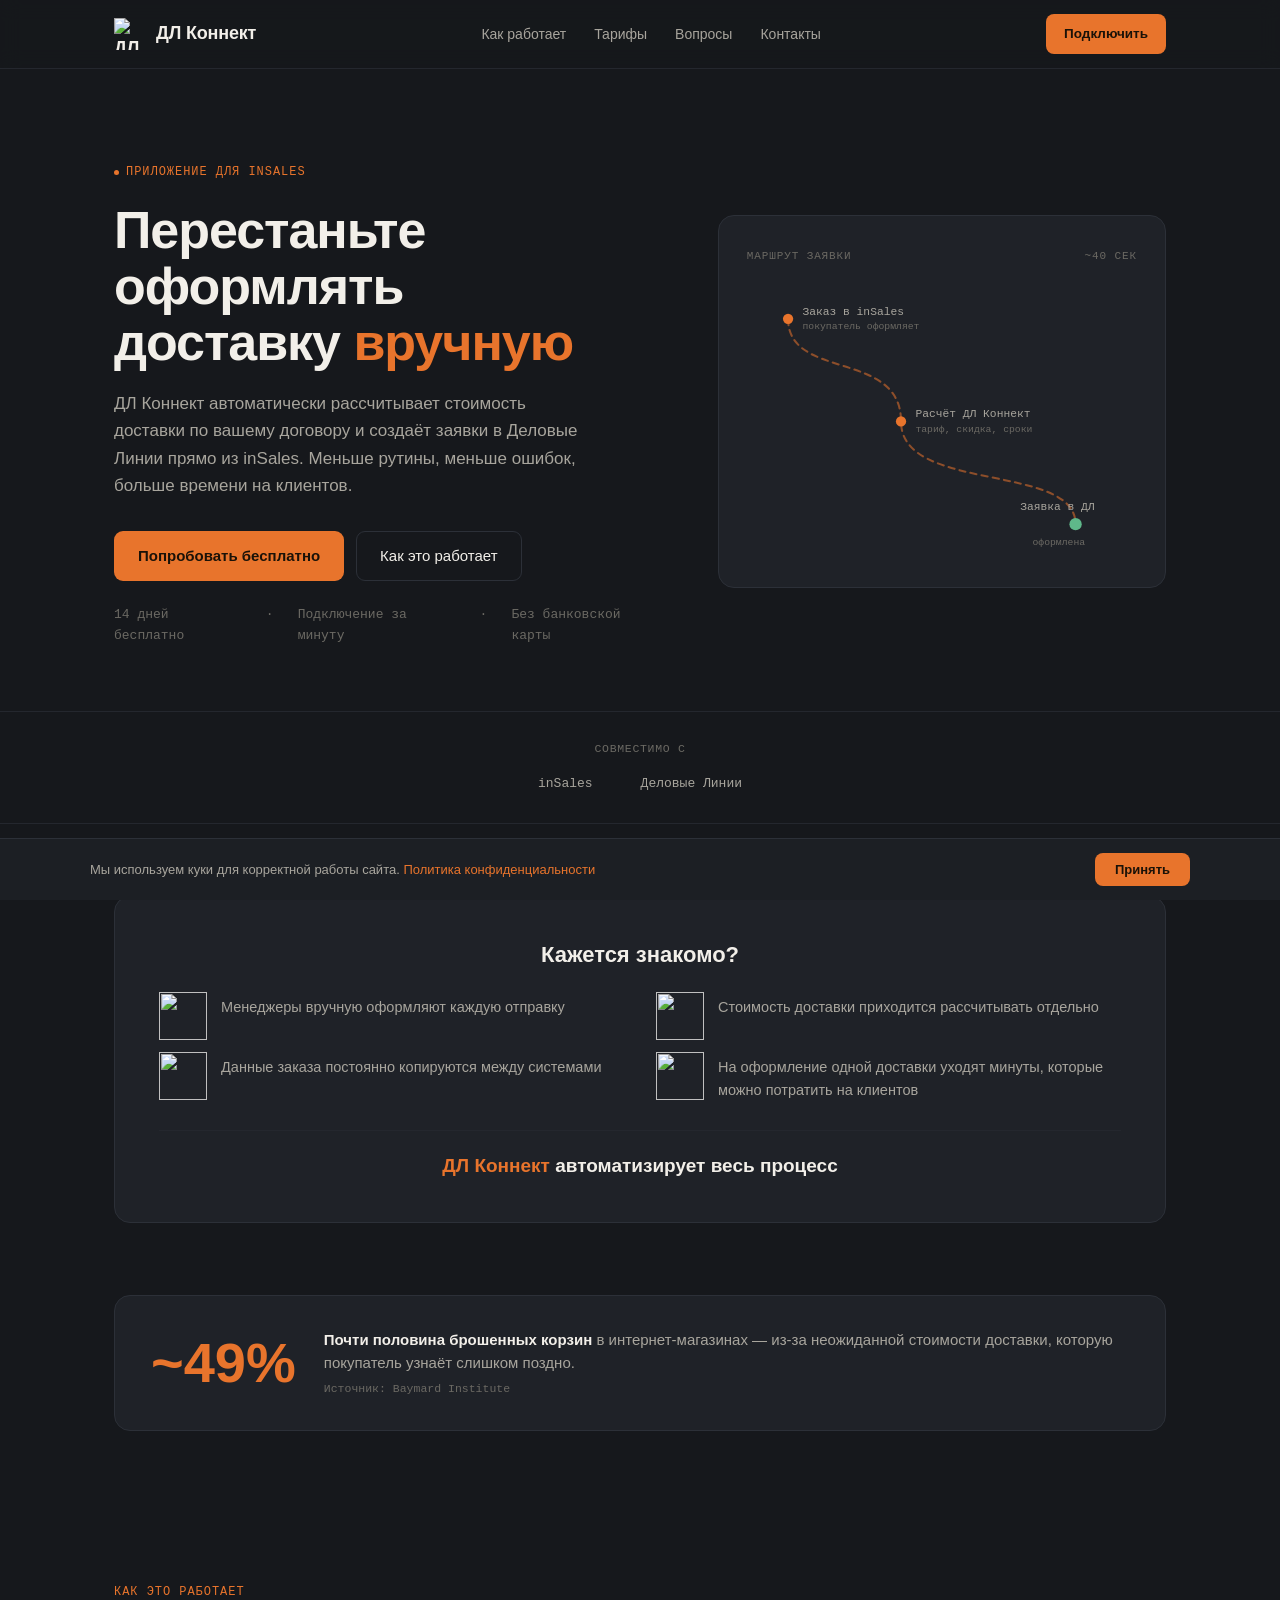
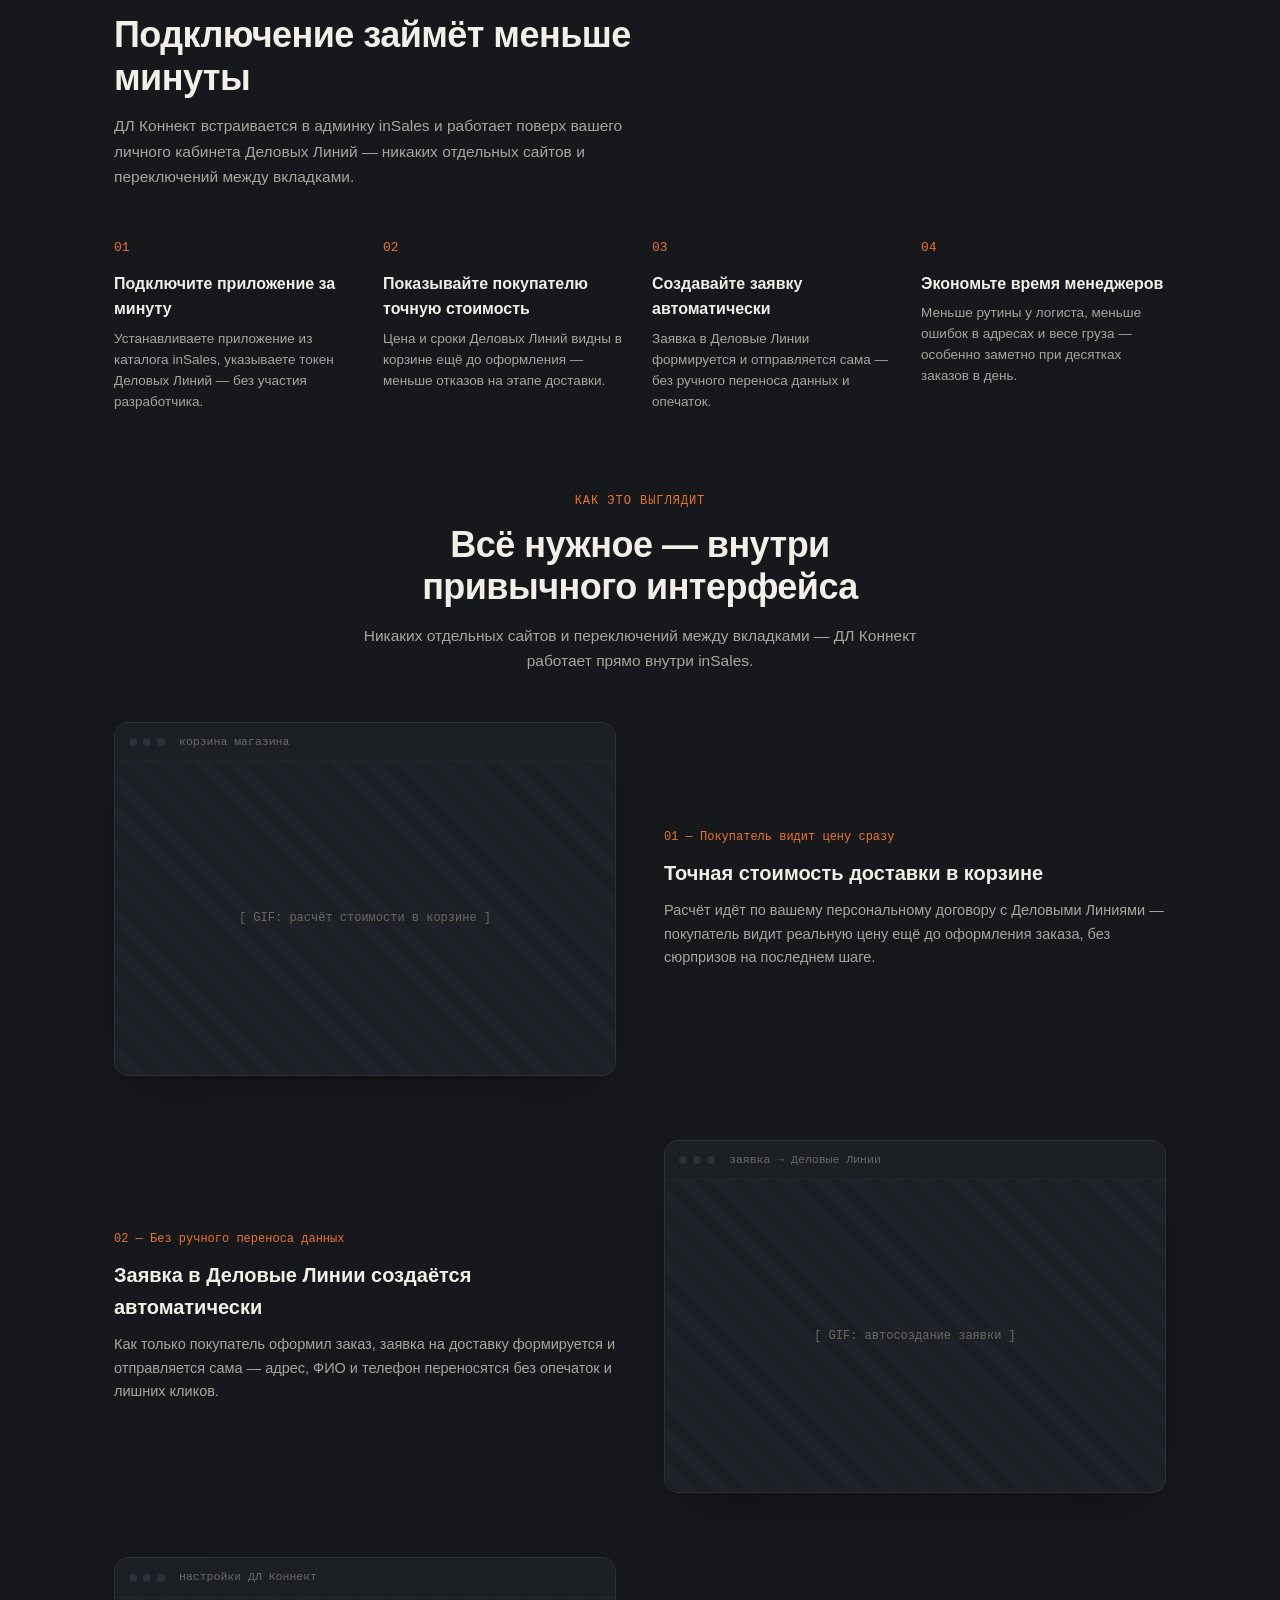
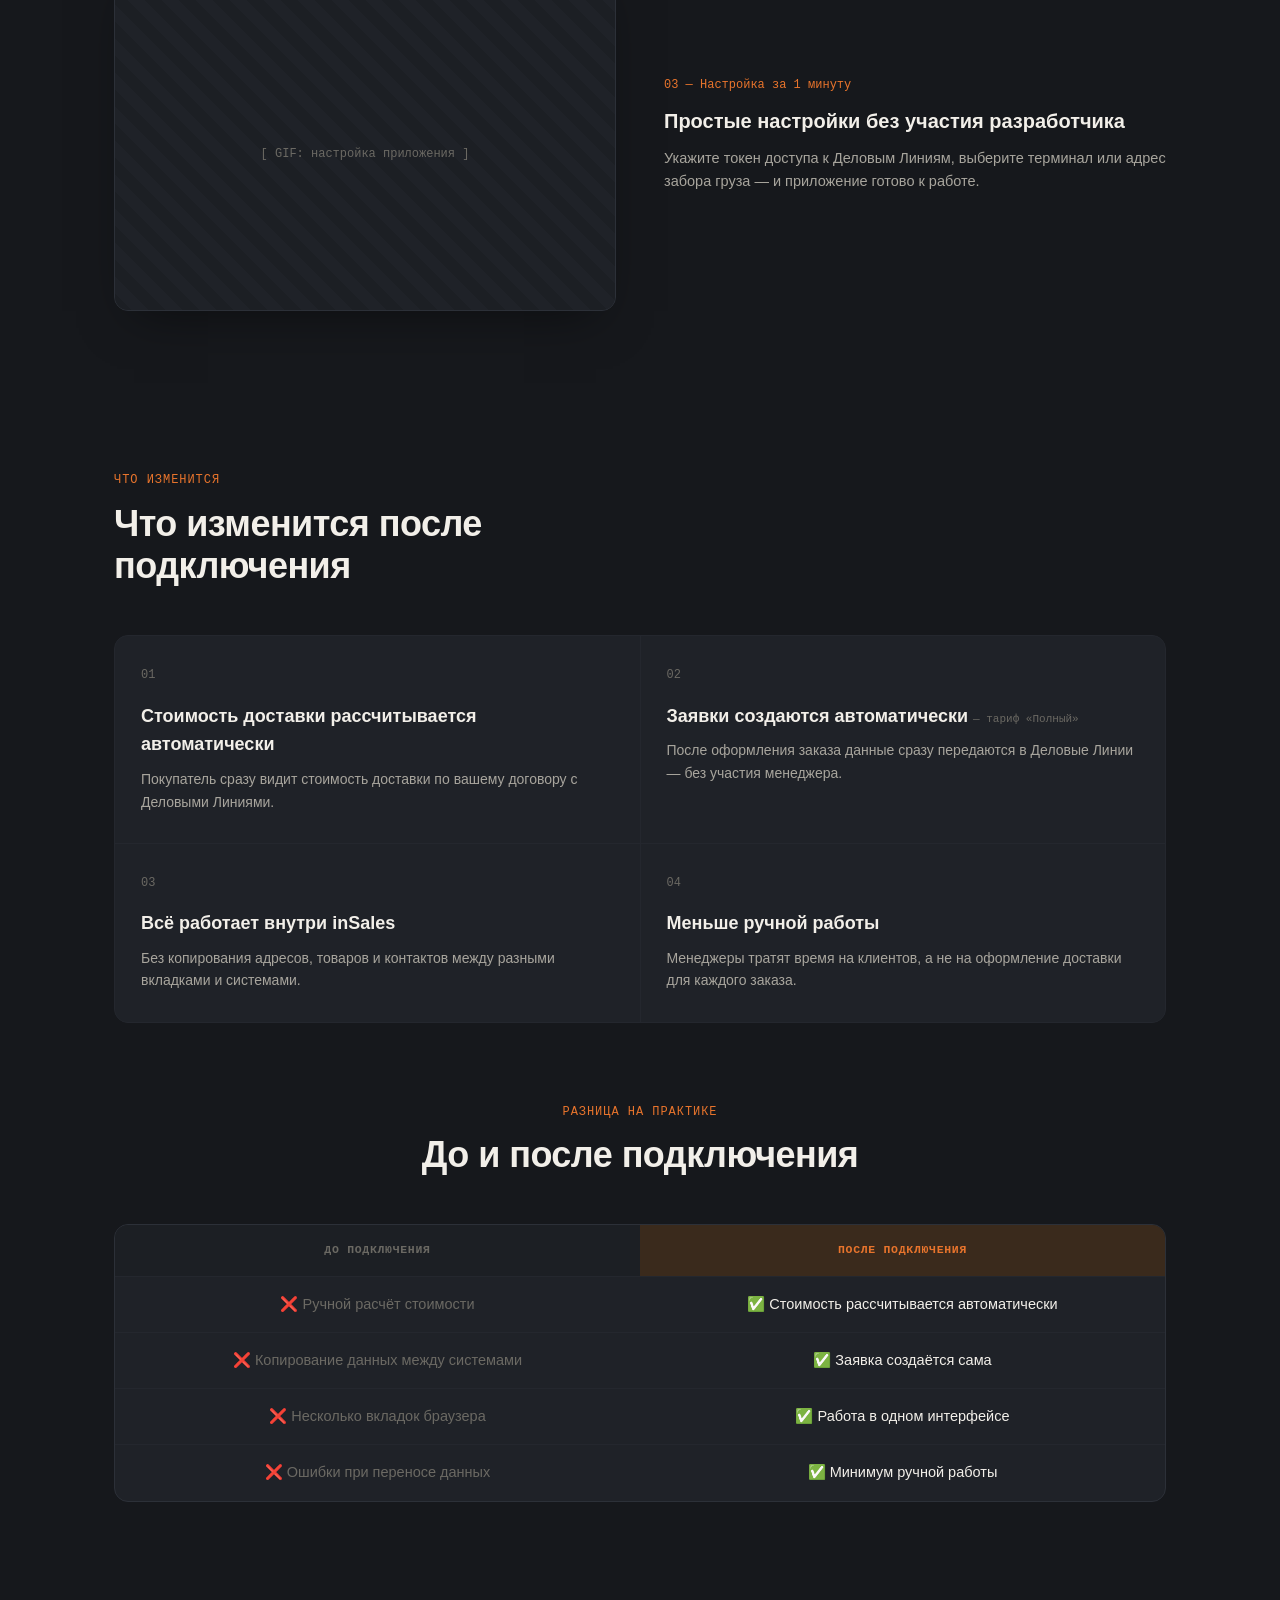
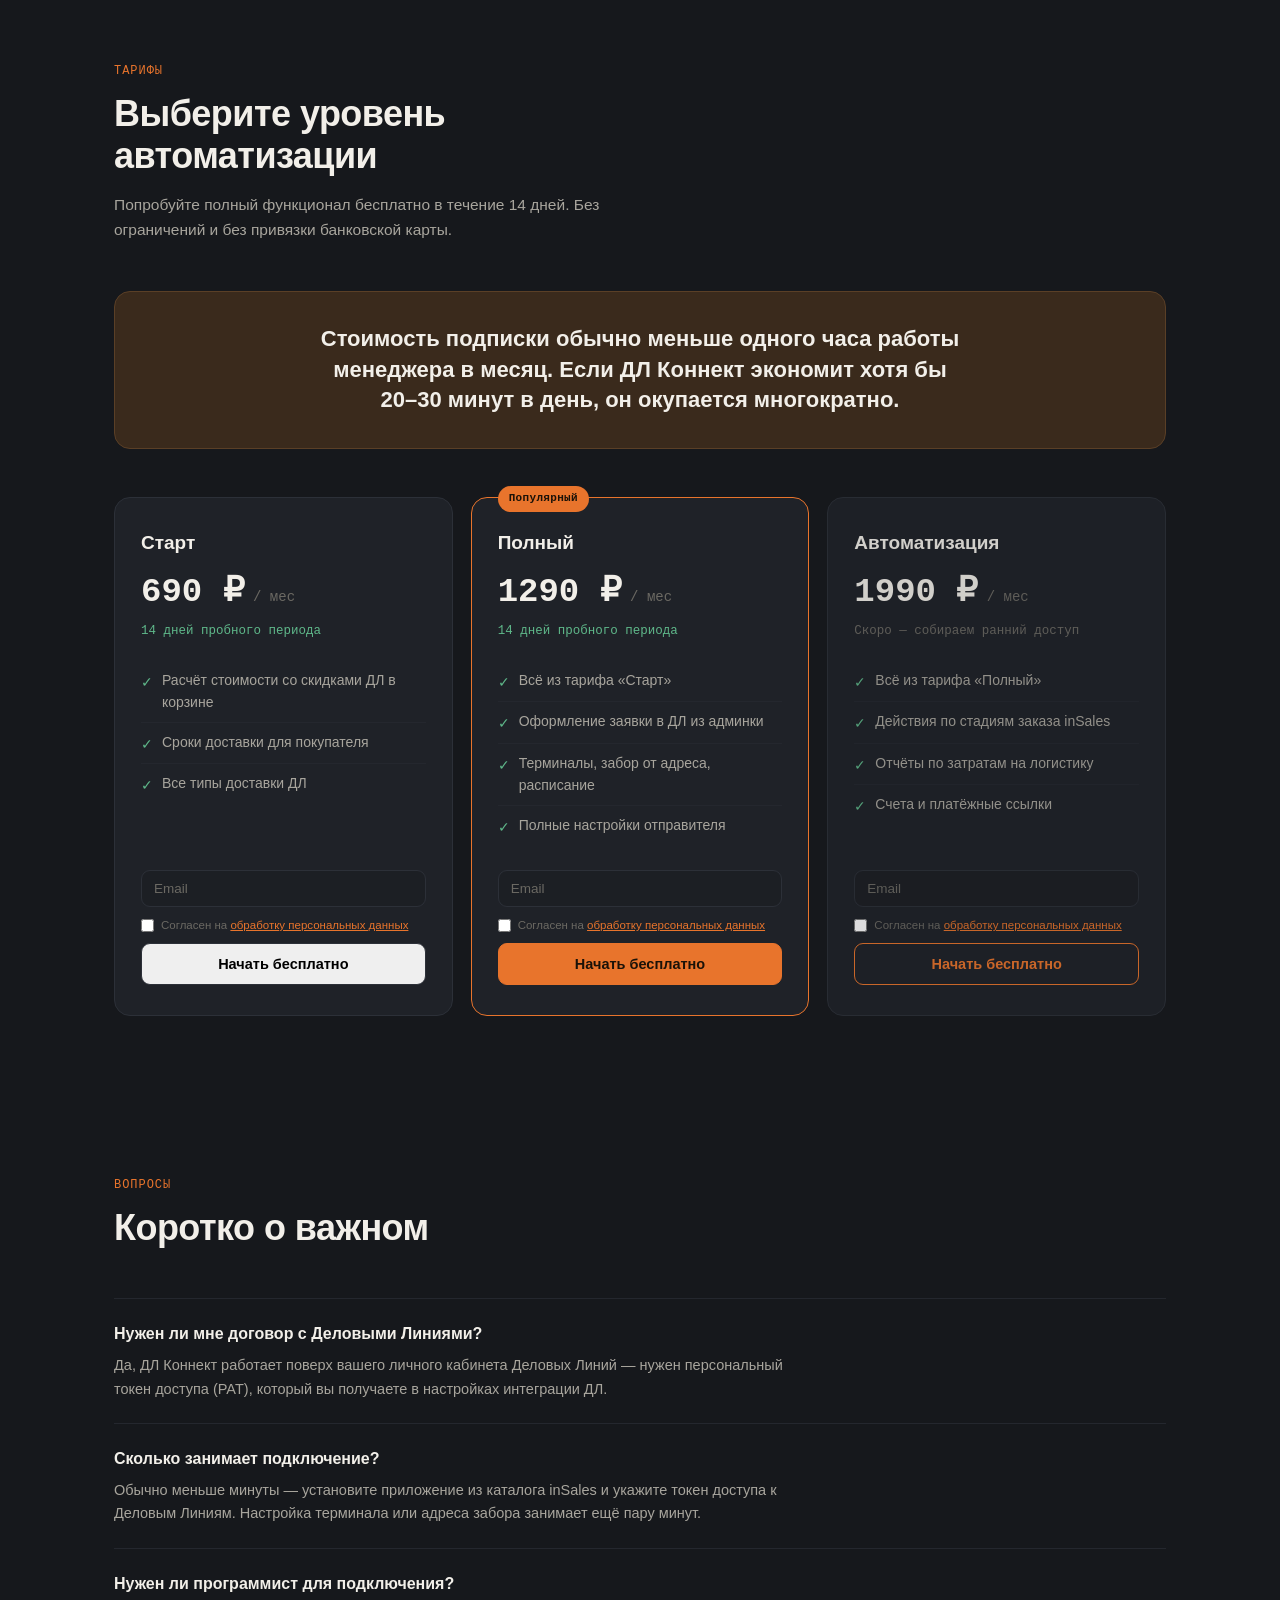
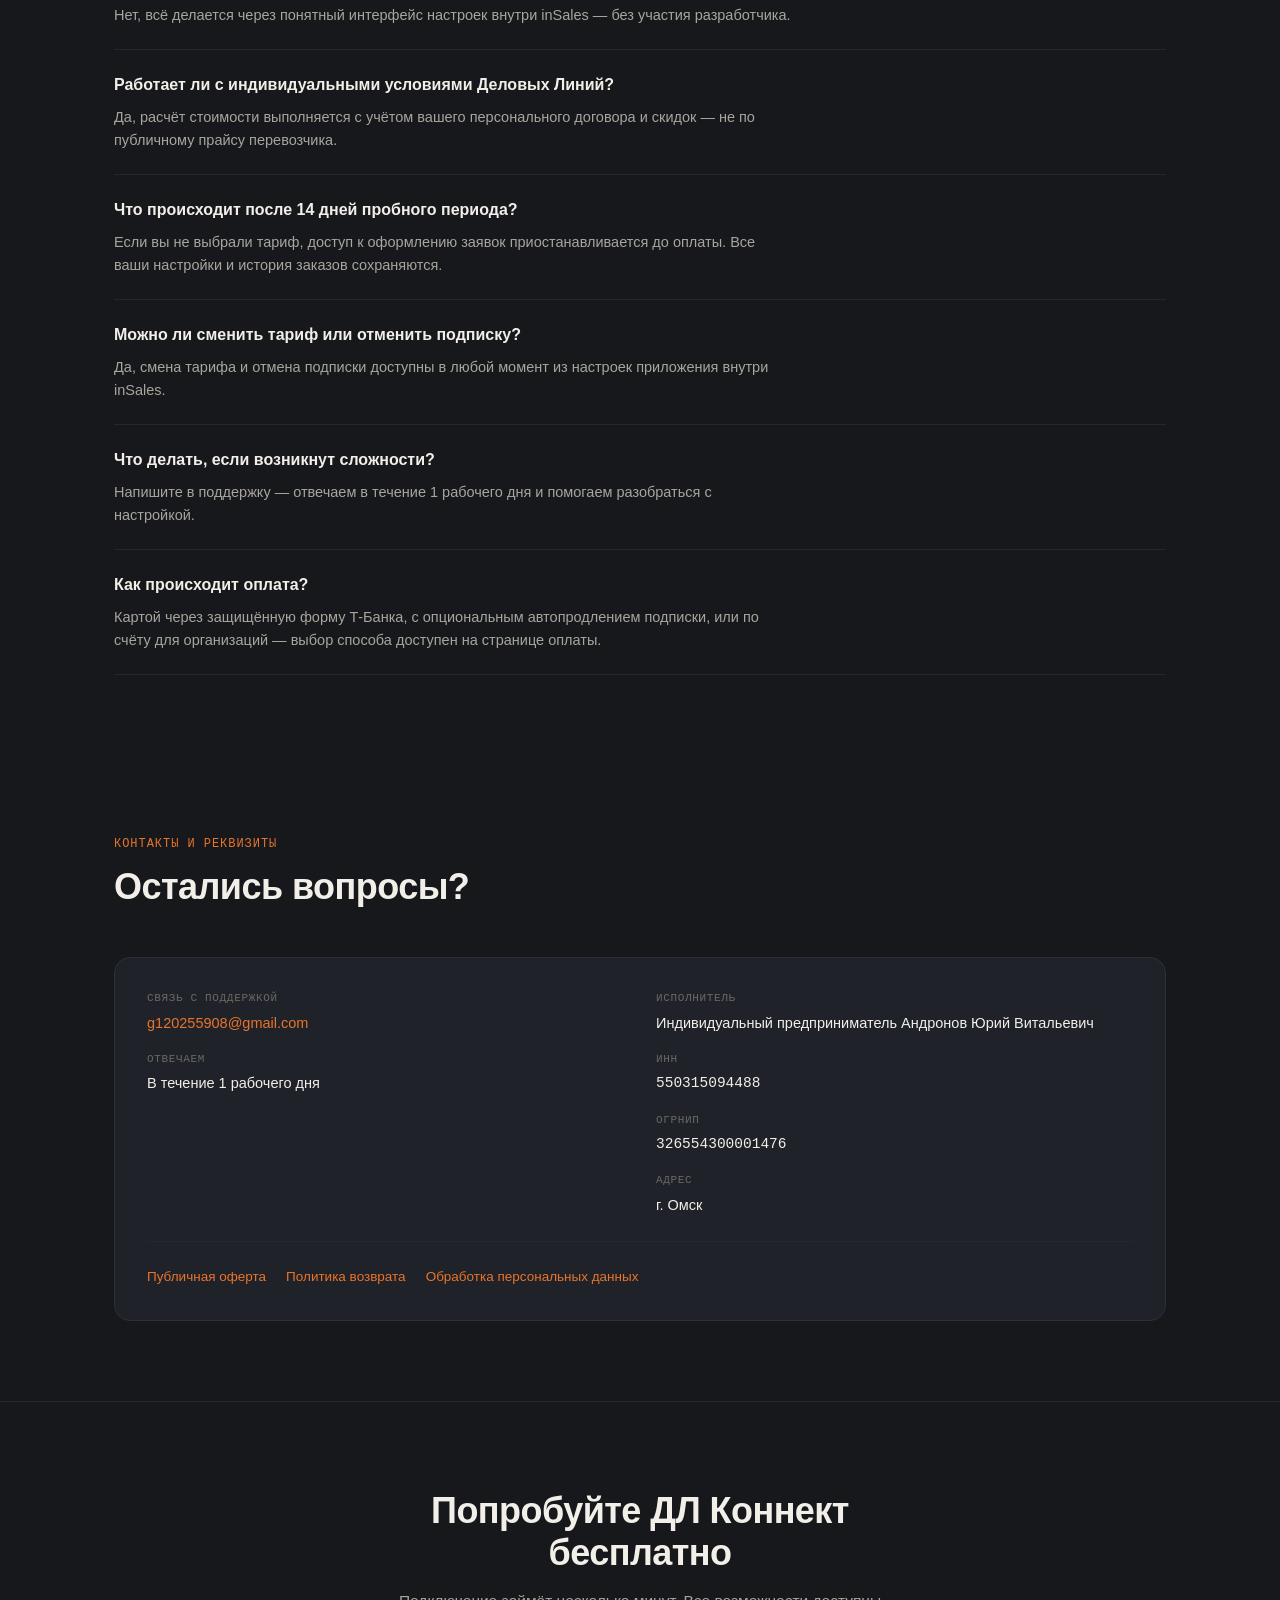
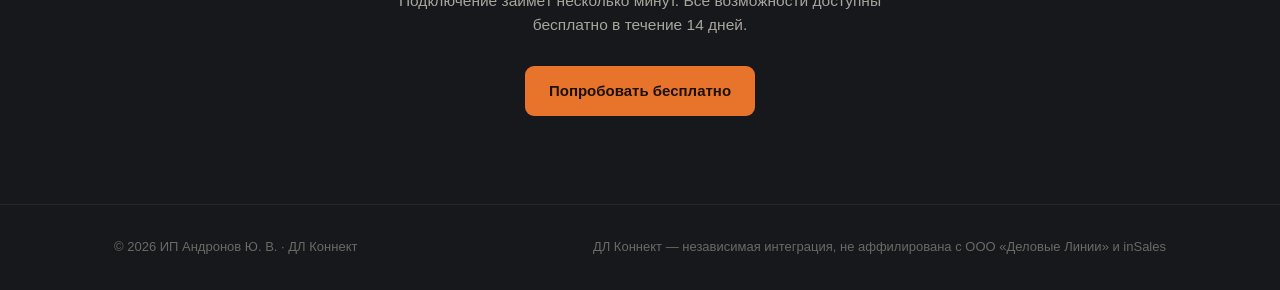
==== commit 92c01815: "fix" ====
--- a/insales-shipping-bridge/public/index.html
+++ b/insales-shipping-bridge/public/index.html
@@ -393,16 +393,17 @@
 
     .pain-item {
       display: flex;
-      gap: 10px;
+      gap: 14px;
       align-items: flex-start;
       font-size: 14.5px;
       color: var(--ink-dim)
     }
 
     .pain-check {
-      color: var(--amber);
       flex-shrink: 0;
-      margin-top: 2px
+      width: 48px;
+      height: 48px;
+      margin-top: -4px
     }
 
     .pain-conclusion {
@@ -1162,12 +1163,12 @@
       <div class="pain-inner">
         <div class="pain-title">Кажется знакомо?</div>
         <div class="pain-list">
-          <div class="pain-item"><span class="pain-check">📦</span> Менеджеры вручную оформляют каждую отправку</div>
-          <div class="pain-item"><span class="pain-check">💰</span> Стоимость доставки приходится рассчитывать
+          <div class="pain-item"><img src="/images/icon-notebook.webp" class="pain-check" alt=""> Менеджеры вручную оформляют каждую отправку</div>
+          <div class="pain-item"><img src="/images/icon-refresh.webp" class="pain-check" alt=""> Стоимость доставки приходится рассчитывать
             отдельно</div>
-          <div class="pain-item"><span class="pain-check">🔁</span> Данные заказа постоянно копируются между системами
+          <div class="pain-item"><img src="/images/icon-thunder.webp" class="pain-check" alt=""> Данные заказа постоянно копируются между системами
           </div>
-          <div class="pain-item"><span class="pain-check">⏳</span> На оформление одной доставки уходят минуты,
+          <div class="pain-item"><img src="/images/icon-watch.webp" class="pain-check" alt=""> На оформление одной доставки уходят минуты,
             которые можно потратить на клиентов</div>
         </div>
         <div class="pain-conclusion"><em>ДЛ Коннект</em> автоматизирует весь процесс</div>
@@ -1242,8 +1243,8 @@
           <div class="showcase-text">
             <div class="showcase-step">01 — Покупатель видит цену сразу</div>
             <h3>Точная стоимость доставки в корзине</h3>
-            <p>Расчёт идёт по вашему персональному договору с Деловыми Линиями — покупатель видит реальную цену
-              при оформления заказа, без срыва продажи на последнем шаге.</p>
+            <p>Расчёт идёт по вашему персональному договору с Деловыми Линиями — покупатель видит реальную цену ещё
+              до оформления заказа, без сюрпризов на последнем шаге.</p>
           </div>
         </div>
 
@@ -1255,9 +1256,9 @@
           </div>
           <div class="showcase-text">
             <div class="showcase-step">02 — Без ручного переноса данных</div>
-            <h3>Заявка в Деловые Линии создаётся автоматически*</h3>
+            <h3>Заявка в Деловые Линии создаётся автоматически</h3>
             <p>Как только покупатель оформил заказ, заявка на доставку формируется и отправляется сама — адрес, ФИО и
-              телефон переносятся без опечаток и лишних кликов. *Доступно в тарифе "Автоматизация"</p>
+              телефон переносятся без опечаток и лишних кликов.</p>
           </div>
         </div>
 
@@ -1288,12 +1289,12 @@
         <div class="feature">
           <div class="feature-num">01</div>
           <h3>Стоимость доставки рассчитывается автоматически</h3>
-          <p>Покупатель сразу видит стоимость доставки с вашими скидками в Деловых Линиях.</p>
+          <p>Покупатель сразу видит стоимость доставки по вашему договору с Деловыми Линиями.</p>
         </div>
         <div class="feature">
           <div class="feature-num">02</div>
-          <h3>Заявки создаются автоматически</h3>
-          <p>После оформления заказа данные сразу передаются в Деловые Линии — без участия менеджера*. *Доступно в тарифе "Автоматизация"</p>
+          <h3>Заявки создаются автоматически <span style="font-size:11px;color:var(--ink-faint);font-weight:400;font-family:var(--mono);text-transform:none;letter-spacing:0">— тариф «Полный»</span></h3>
+          <p>После оформления заказа данные сразу передаются в Деловые Линии — без участия менеджера.</p>
         </div>
         <div class="feature">
           <div class="feature-num">03</div>
@@ -1327,7 +1328,7 @@
         </tr>
         <tr>
           <td class="before-col">❌ Копирование данных между системами</td>
-          <td class="after-col">✅ Заявка создаётся сама* *Доступно в тарифе "Автоматизация"</td>
+          <td class="after-col">✅ Заявка создаётся сама</td>
         </tr>
         <tr>
           <td class="before-col">❌ Несколько вкладок браузера</td>
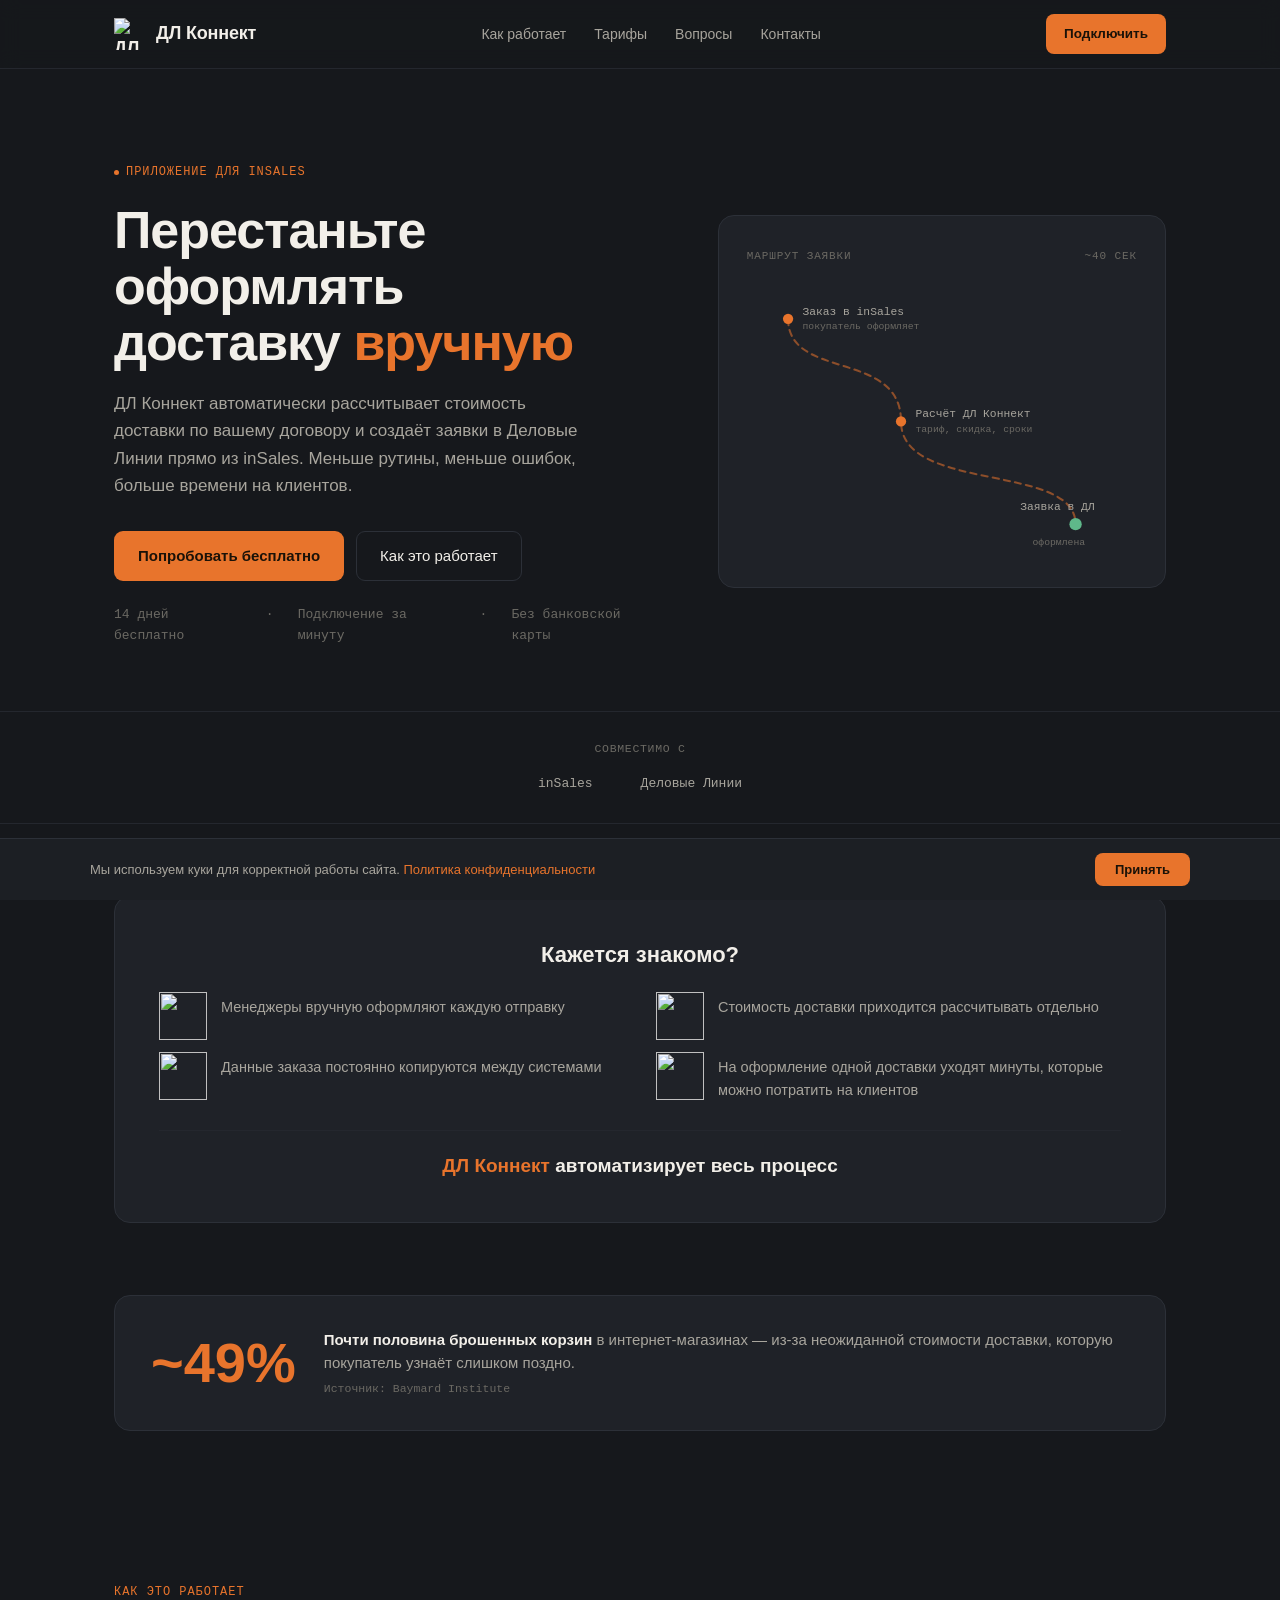
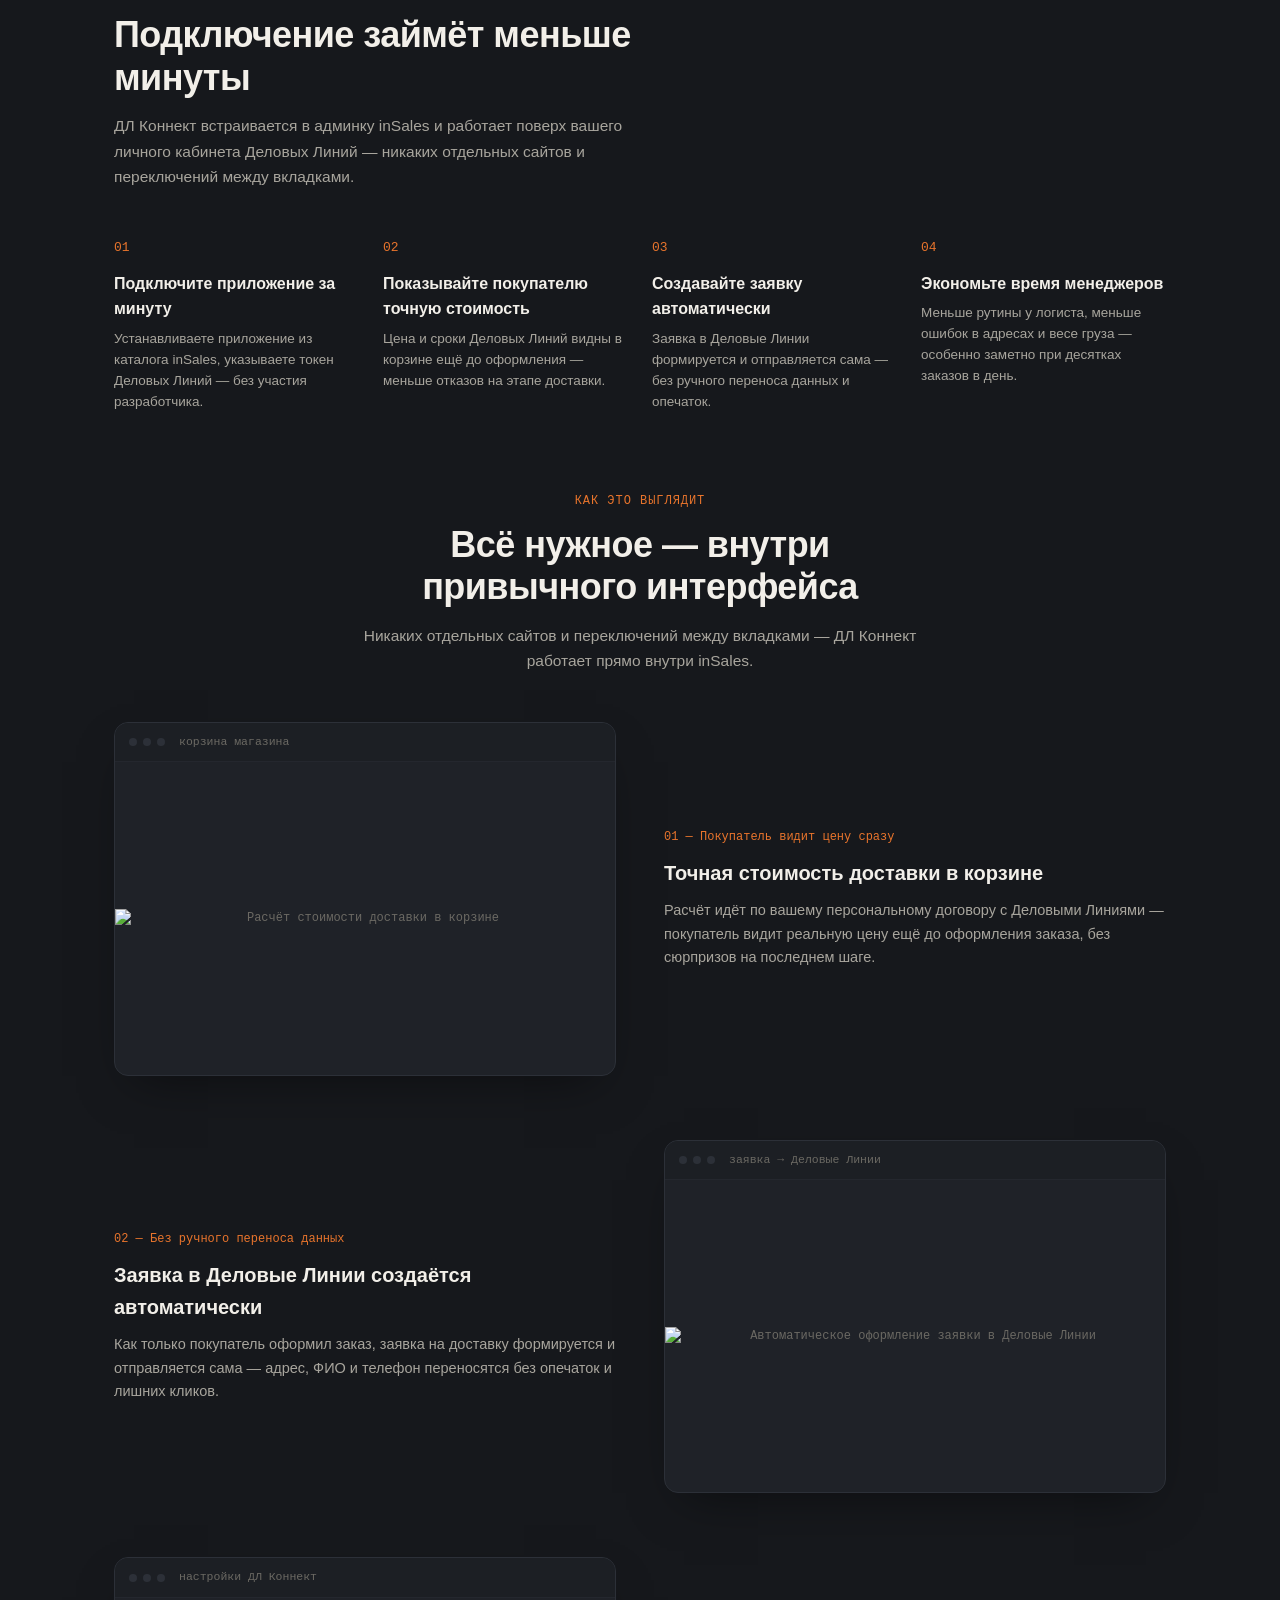
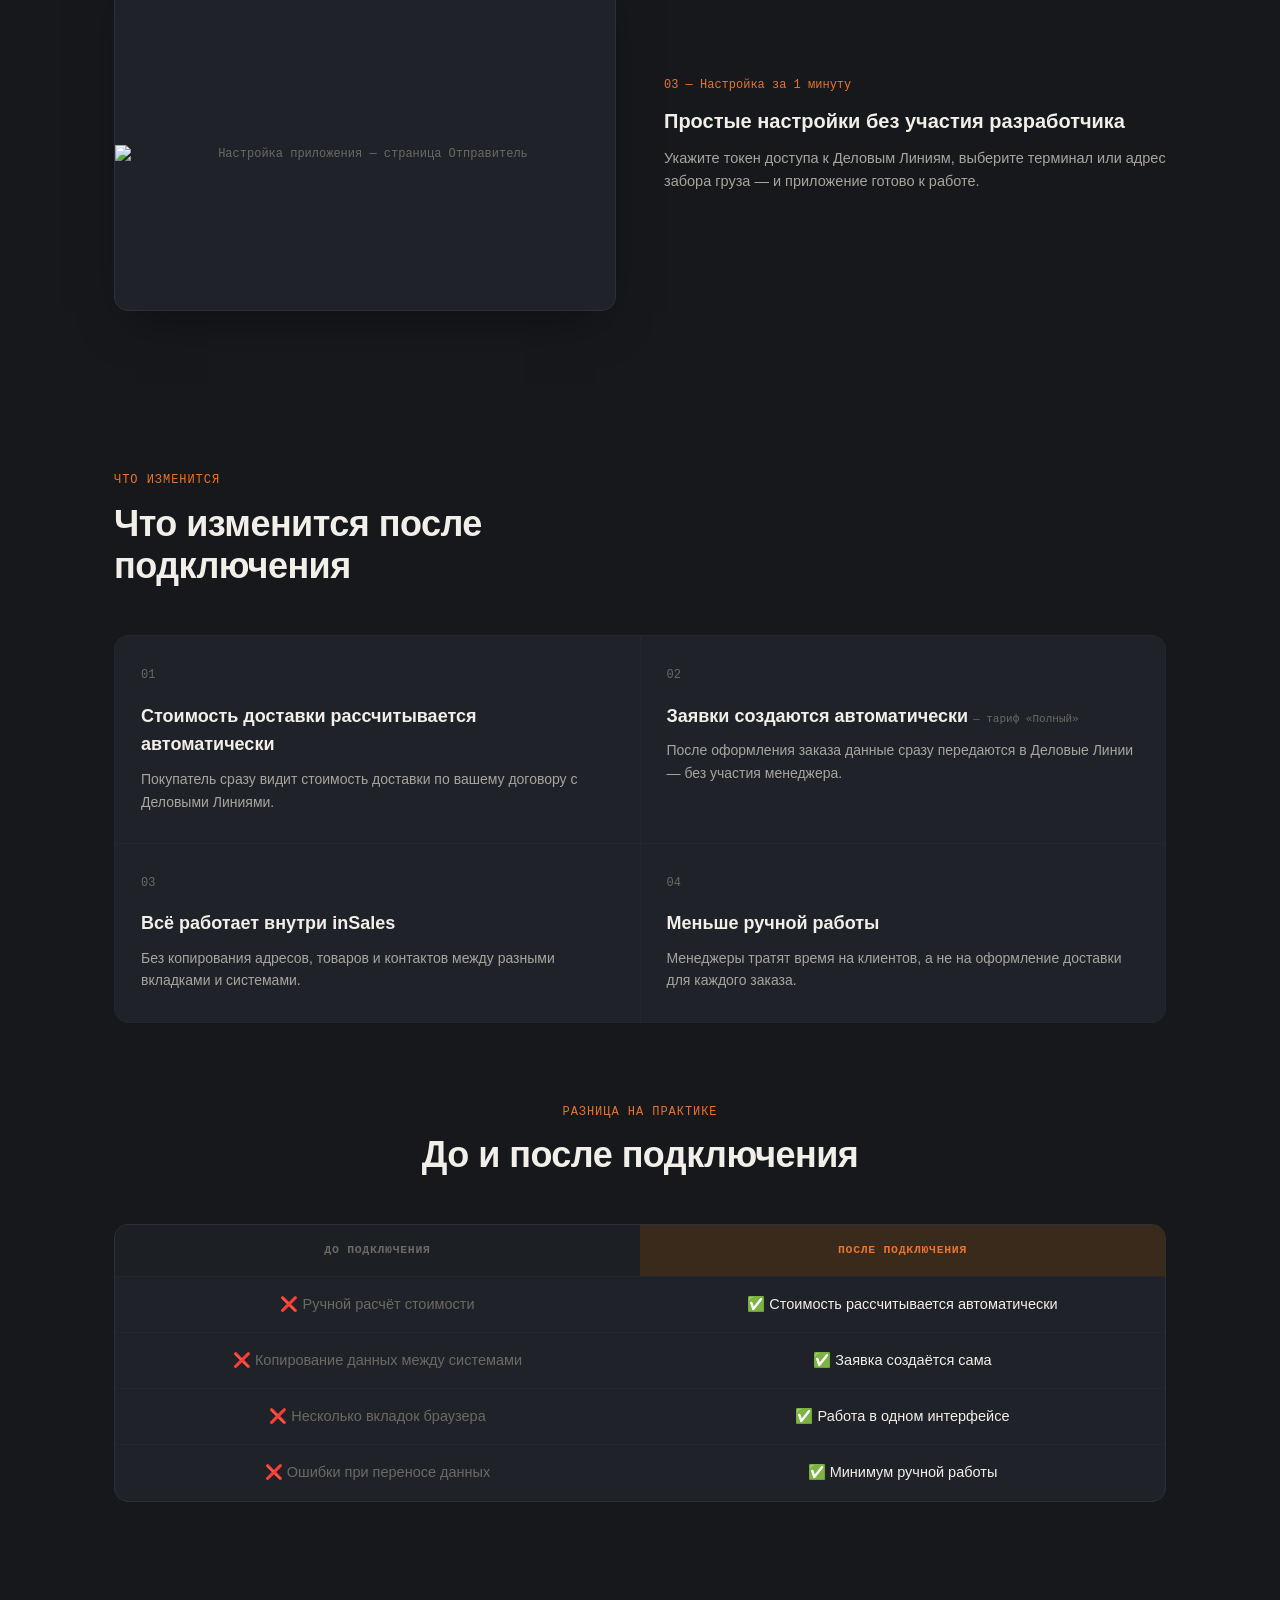
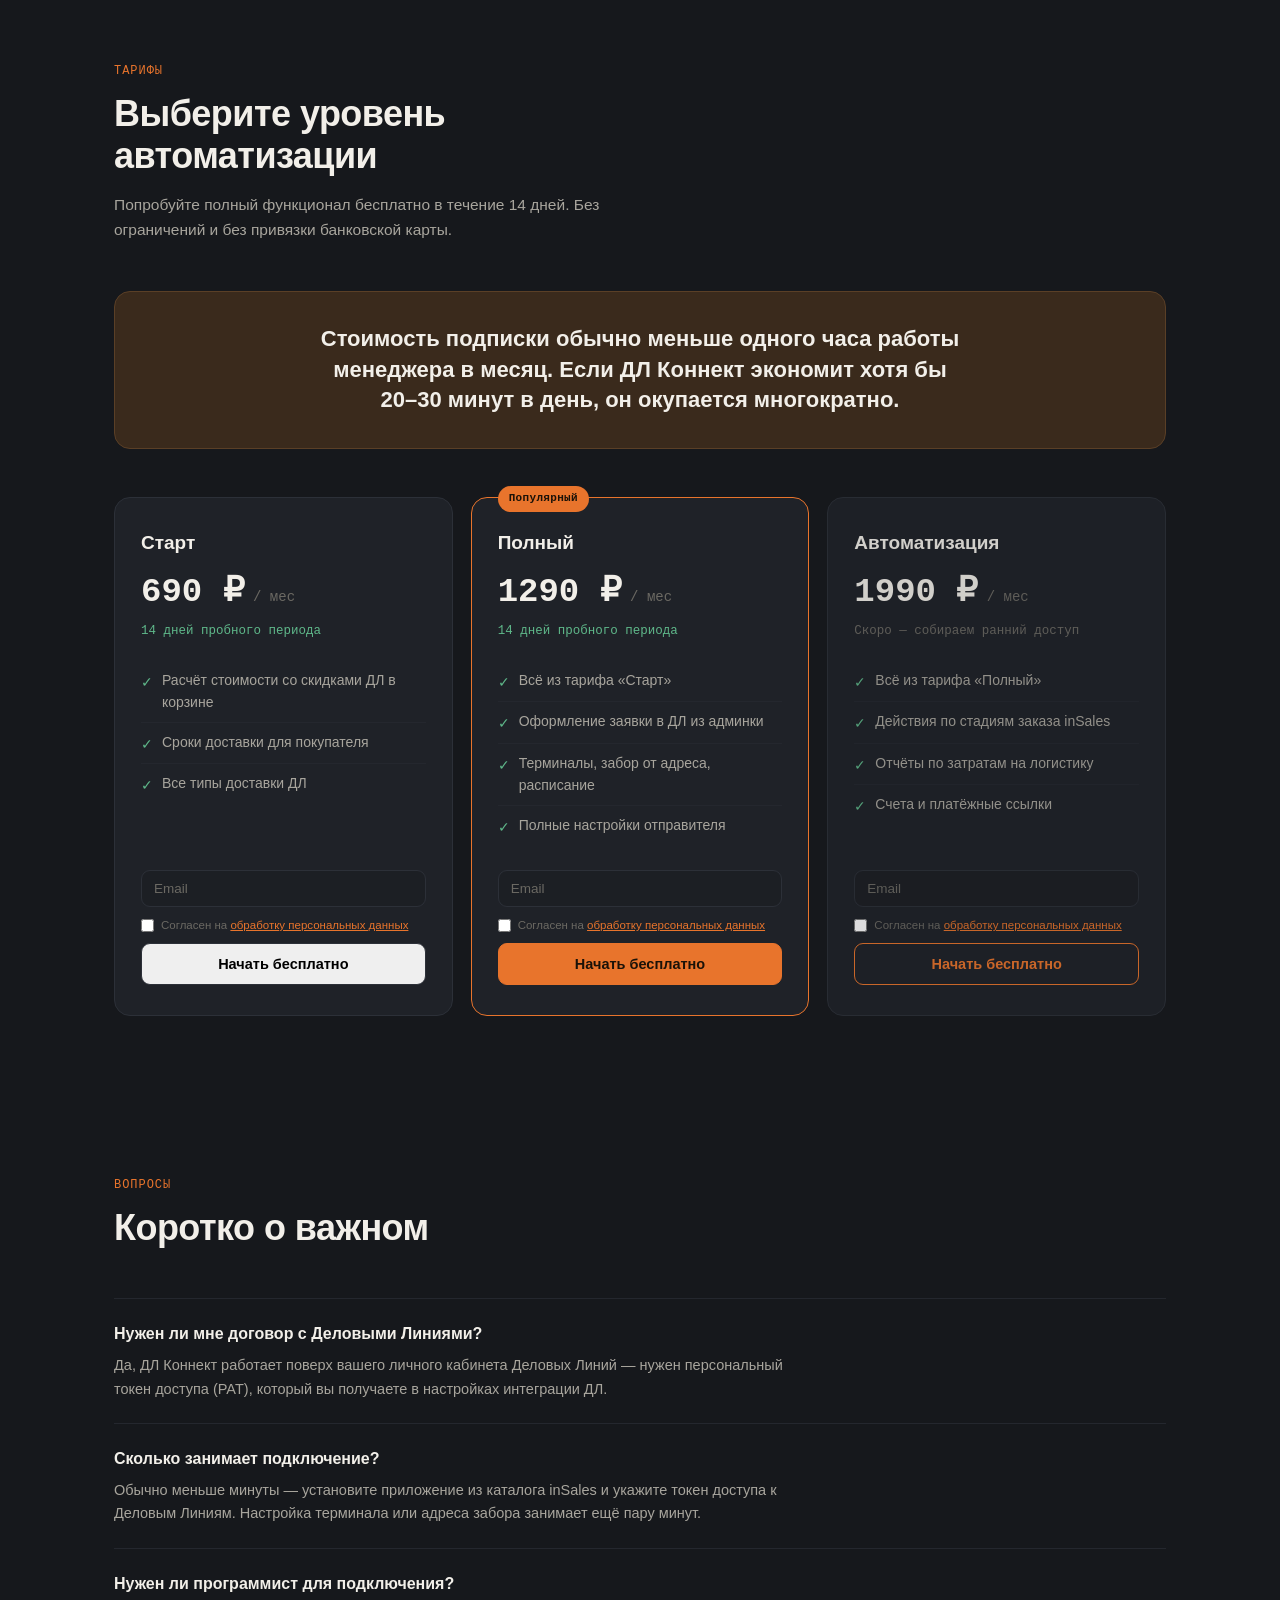
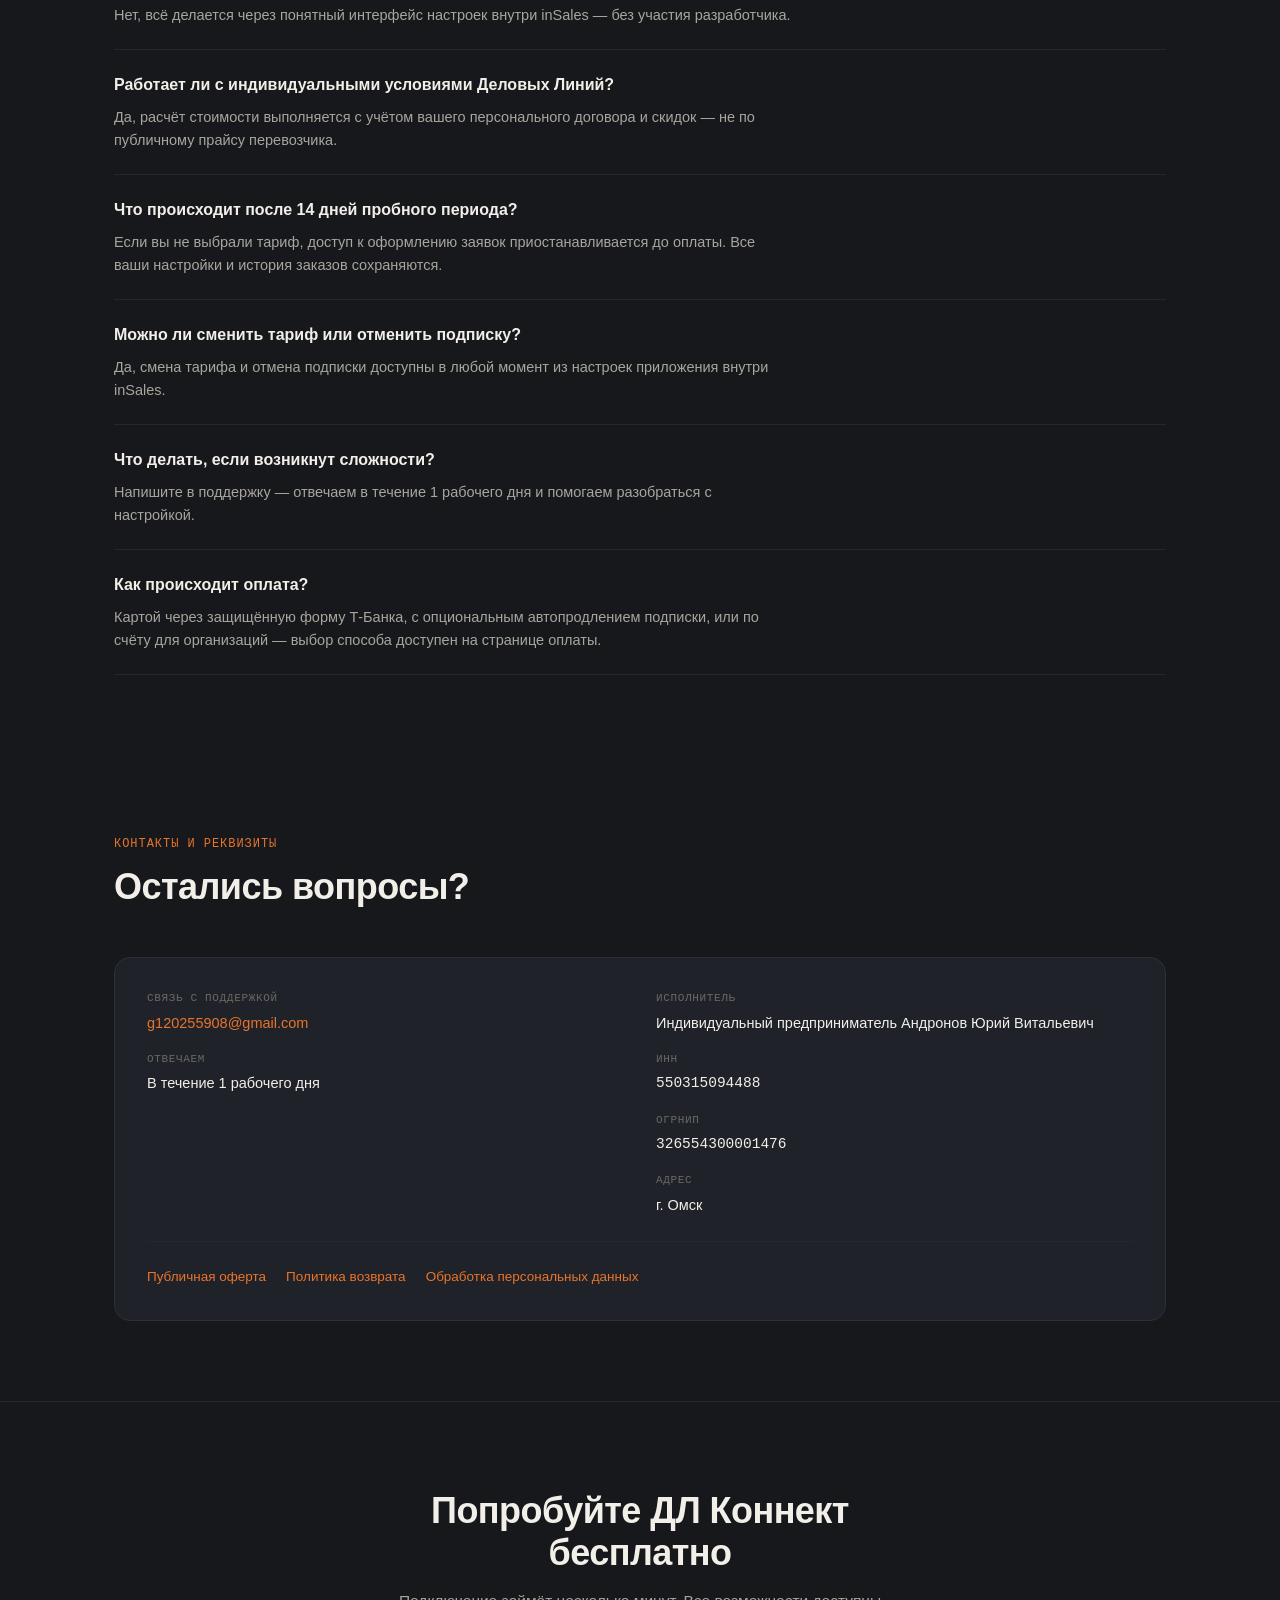
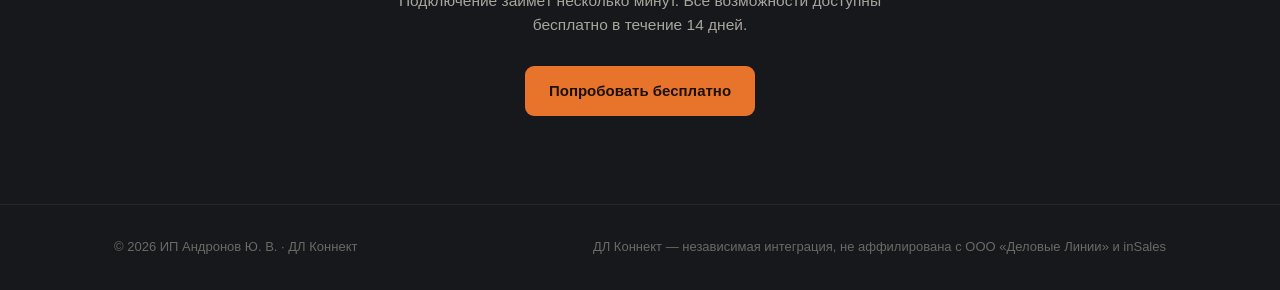
==== commit aa0e27ac: "fix" ====
--- a/insales-shipping-bridge/public/index.html
+++ b/insales-shipping-bridge/public/index.html
@@ -1088,6 +1088,20 @@
       }
     }
     </script>
+  <!-- Matomo -->
+  <script>
+    var _paq = window._paq = window._paq || [];
+    _paq.push(['trackPageView']);
+    _paq.push(['enableLinkTracking']);
+    (function() {
+      var u="//matomo.receptly.ru/";
+      _paq.push(['setTrackerUrl', u+'matomo.php']);
+      _paq.push(['setSiteId', '1']);
+      var d=document, g=d.createElement('script'), s=d.getElementsByTagName('script')[0];
+      g.async=true; g.src=u+'matomo.js'; s.parentNode.insertBefore(g,s);
+    })();
+  </script>
+  <!-- End Matomo Code -->
 </head>
 
 <body>
@@ -1238,7 +1252,7 @@
           <div class="showcase-window">
             <div class="showcase-titlebar"><span class="showcase-dot"></span><span class="showcase-dot"></span><span
                 class="showcase-dot"></span><span class="showcase-titletext">корзина магазина</span></div>
-            <div class="showcase-media">[ GIF: расчёт стоимости в корзине ]</div>
+            <div class="showcase-media" style="background:none;padding:0"><img src="/images/guide/guide-05-cart-delivery.png" alt="Расчёт стоимости доставки в корзине" style="width:100%;display:block"></div>
           </div>
           <div class="showcase-text">
             <div class="showcase-step">01 — Покупатель видит цену сразу</div>
@@ -1252,7 +1266,7 @@
           <div class="showcase-window">
             <div class="showcase-titlebar"><span class="showcase-dot"></span><span class="showcase-dot"></span><span
                 class="showcase-dot"></span><span class="showcase-titletext">заявка → Деловые Линии</span></div>
-            <div class="showcase-media">[ GIF: автосоздание заявки ]</div>
+            <div class="showcase-media" style="background:none;padding:0"><img src="/images/guide/guide-06-order-widget.png" alt="Автоматическое оформление заявки в Деловые Линии" style="width:100%;display:block"></div>
           </div>
           <div class="showcase-text">
             <div class="showcase-step">02 — Без ручного переноса данных</div>
@@ -1266,7 +1280,7 @@
           <div class="showcase-window">
             <div class="showcase-titlebar"><span class="showcase-dot"></span><span class="showcase-dot"></span><span
                 class="showcase-dot"></span><span class="showcase-titletext">настройки ДЛ Коннект</span></div>
-            <div class="showcase-media">[ GIF: настройка приложения ]</div>
+            <div class="showcase-media" style="background:none;padding:0"><img src="/images/guide/guide-03-sender.png" alt="Настройка приложения — страница Отправитель" style="width:100%;display:block"></div>
           </div>
           <div class="showcase-text">
             <div class="showcase-step">03 — Настройка за 1 минуту</div>
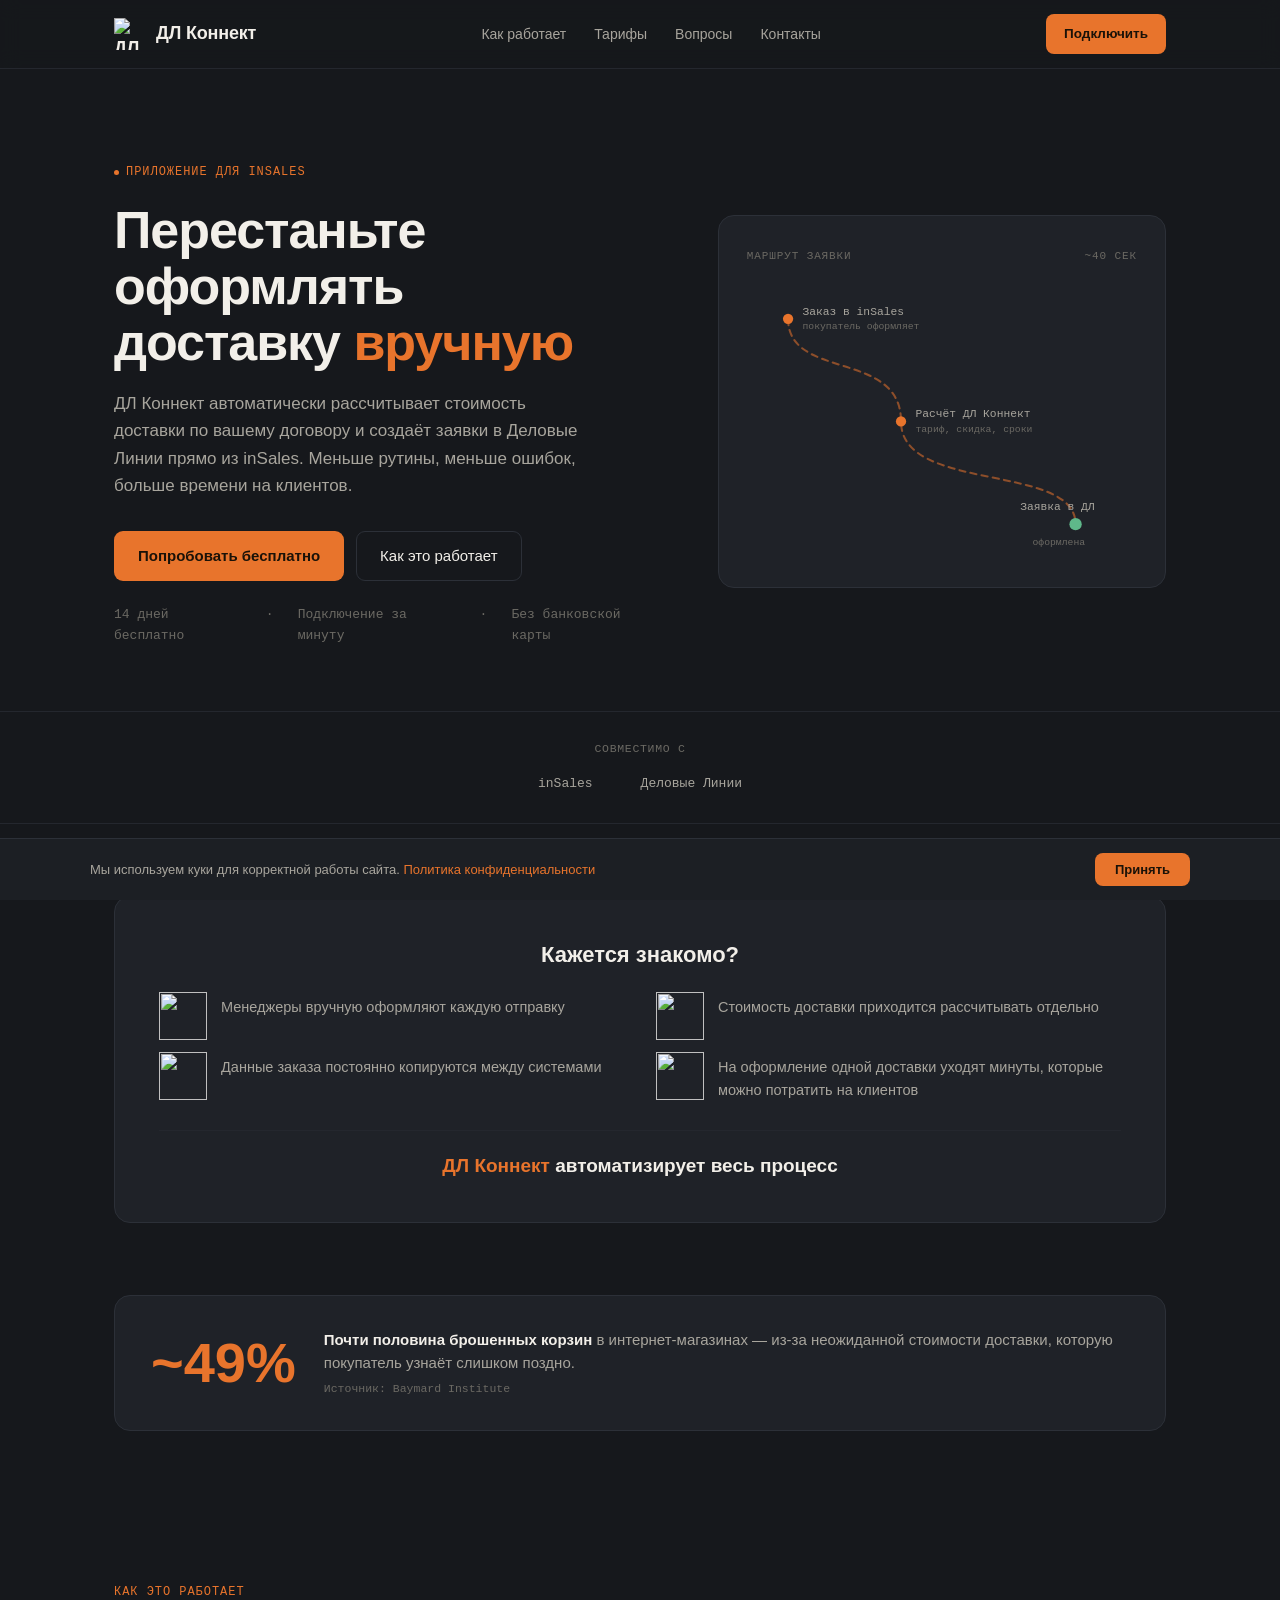
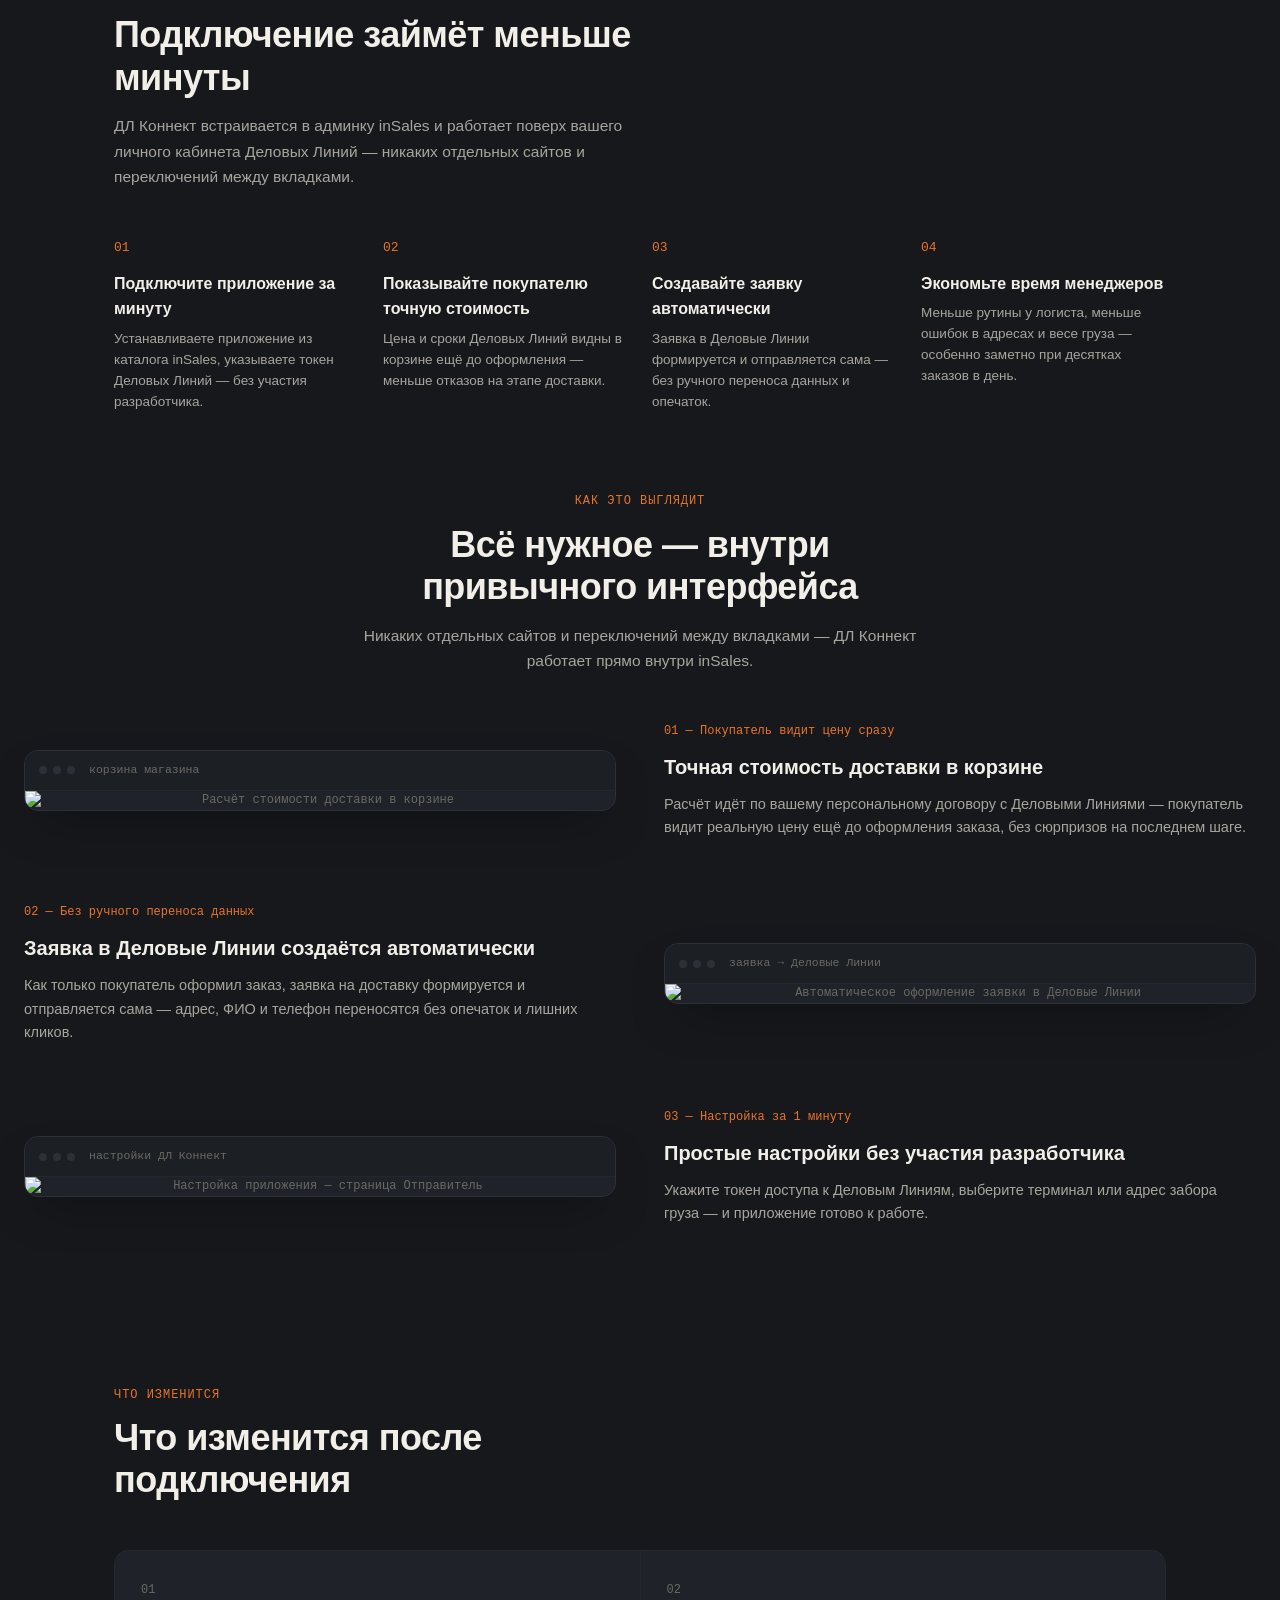
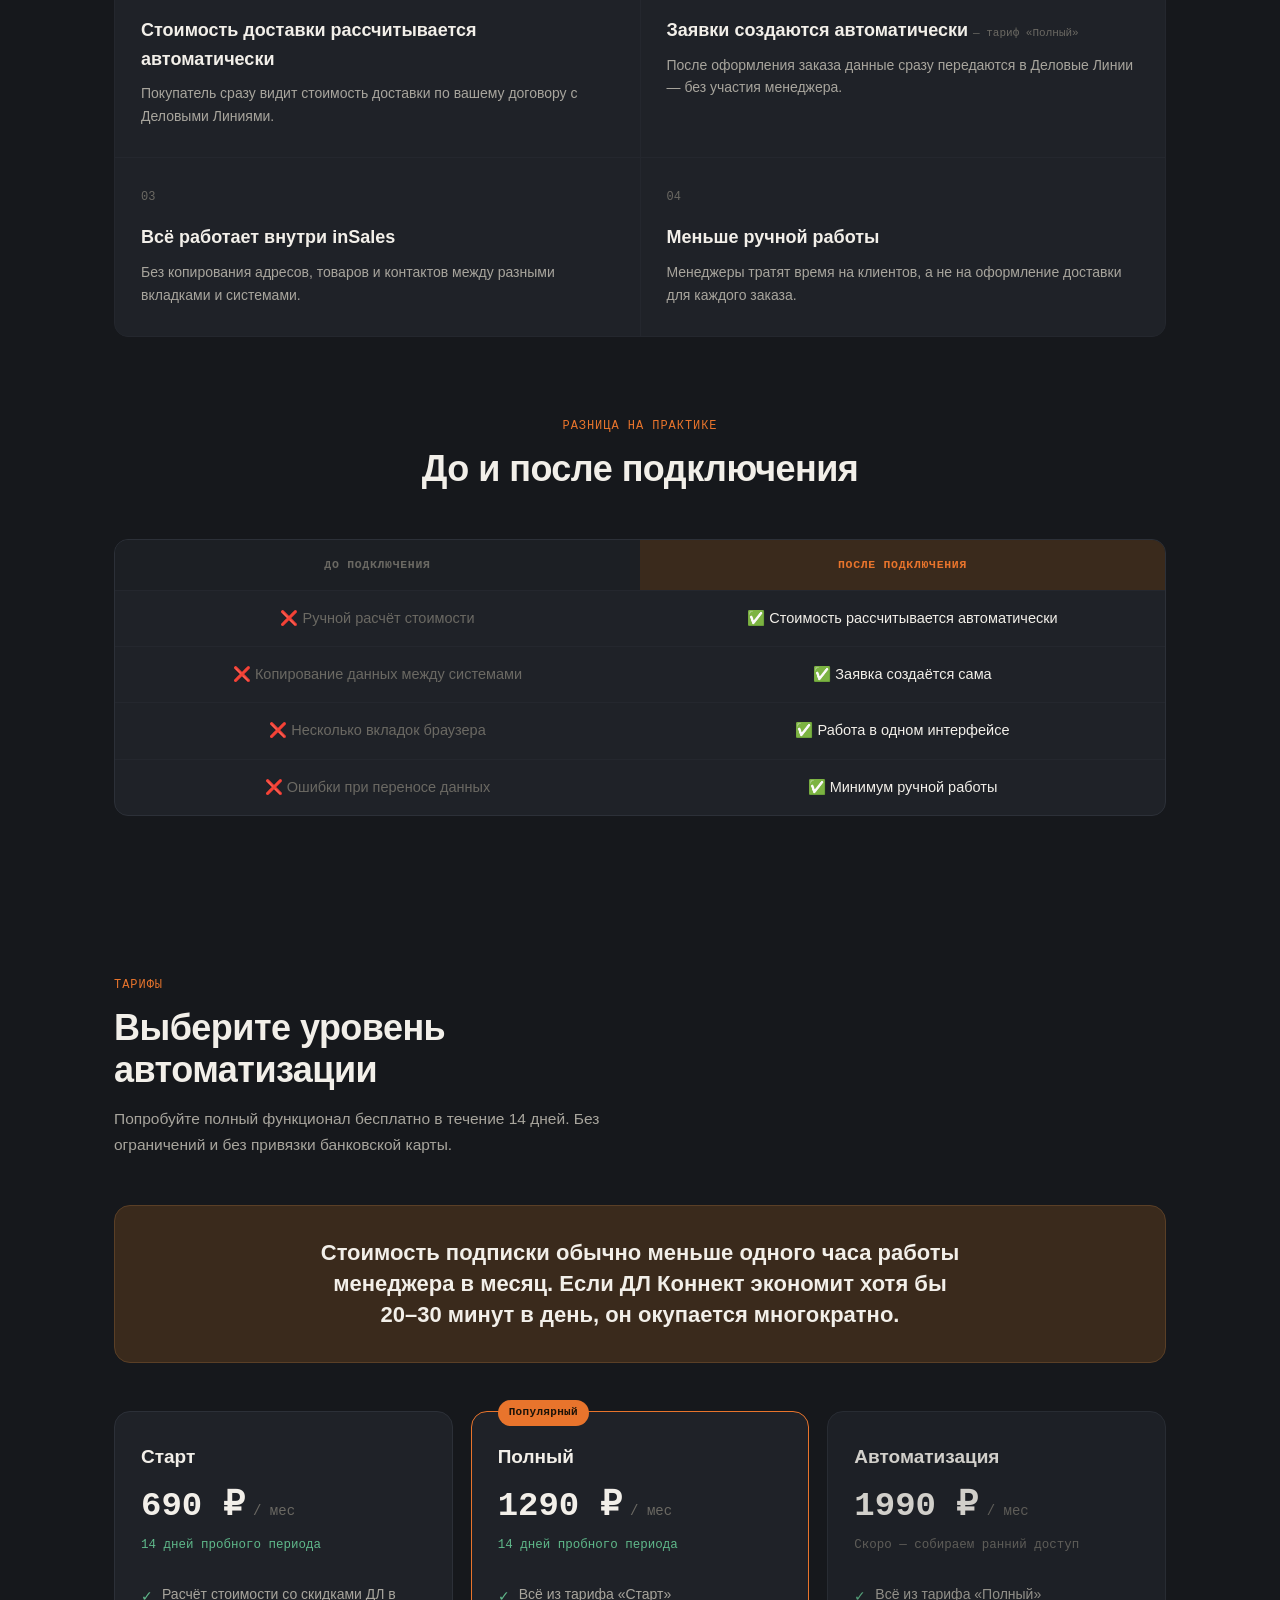
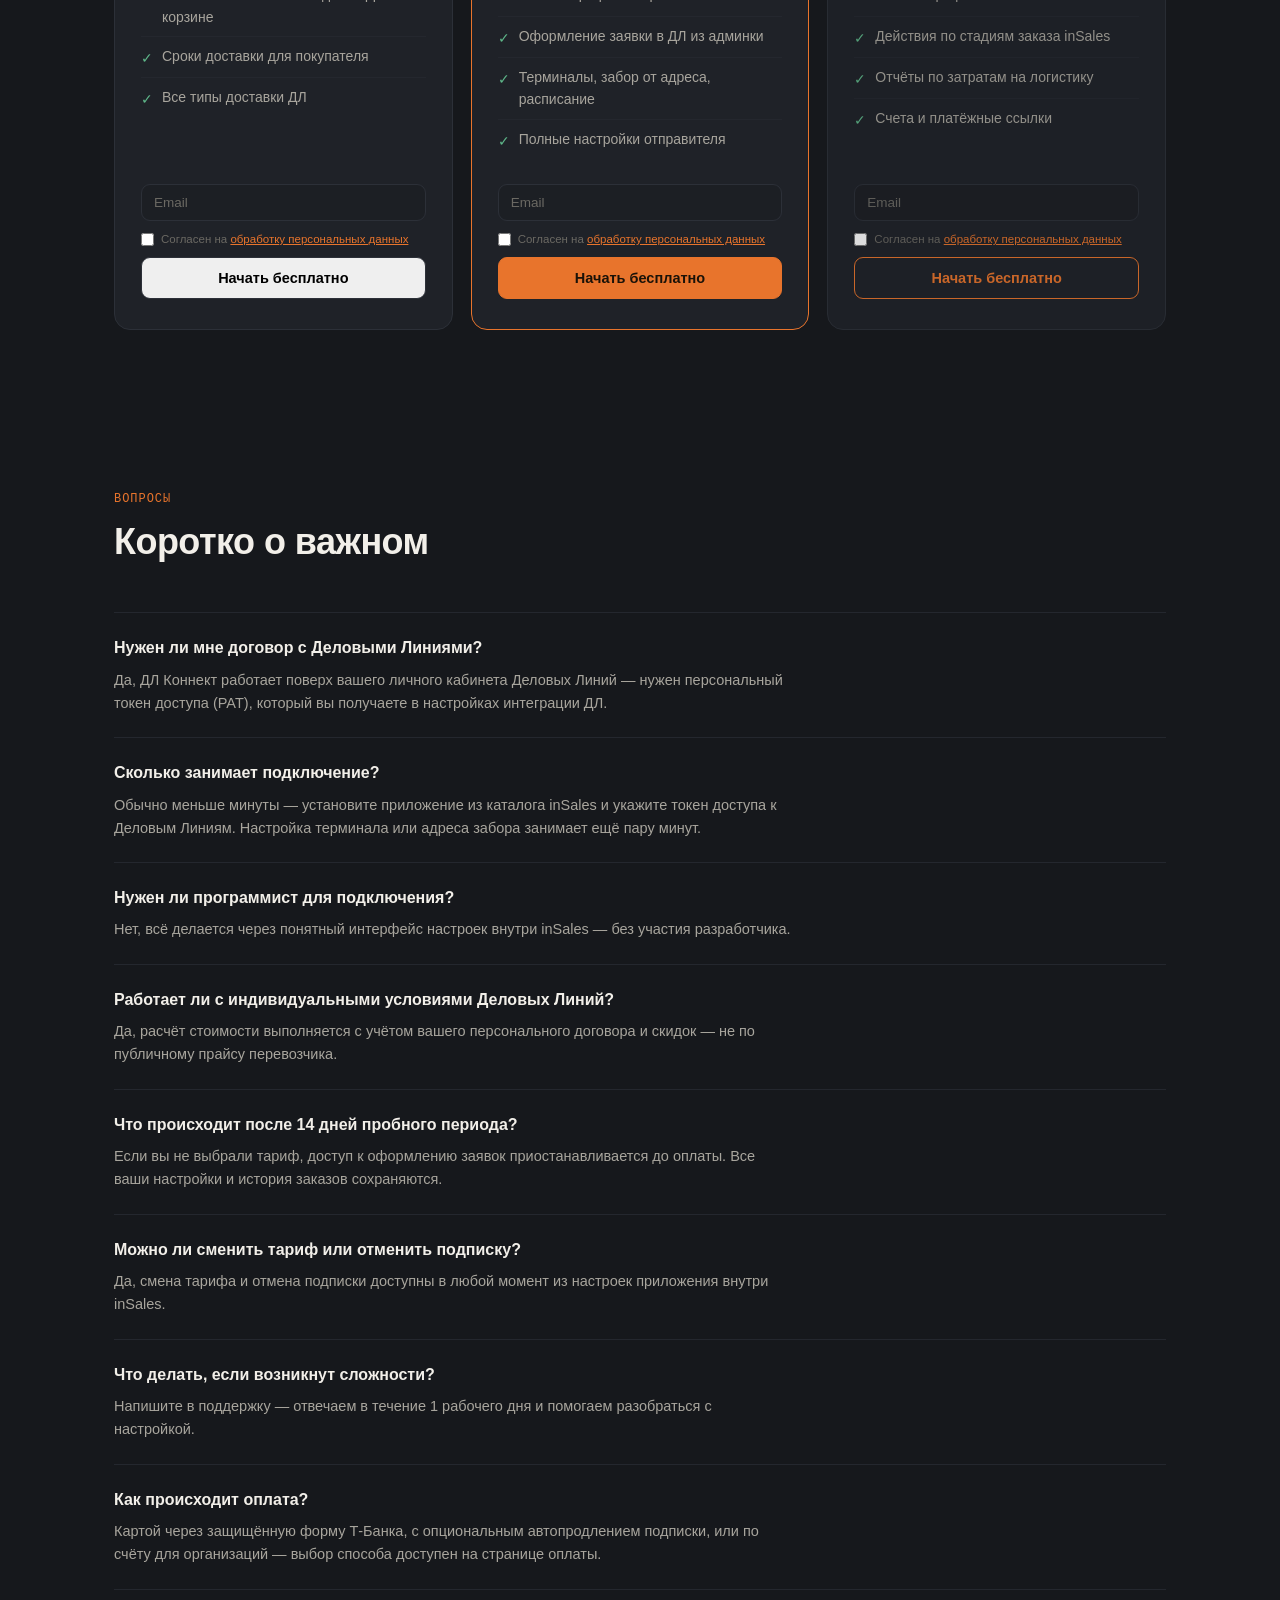
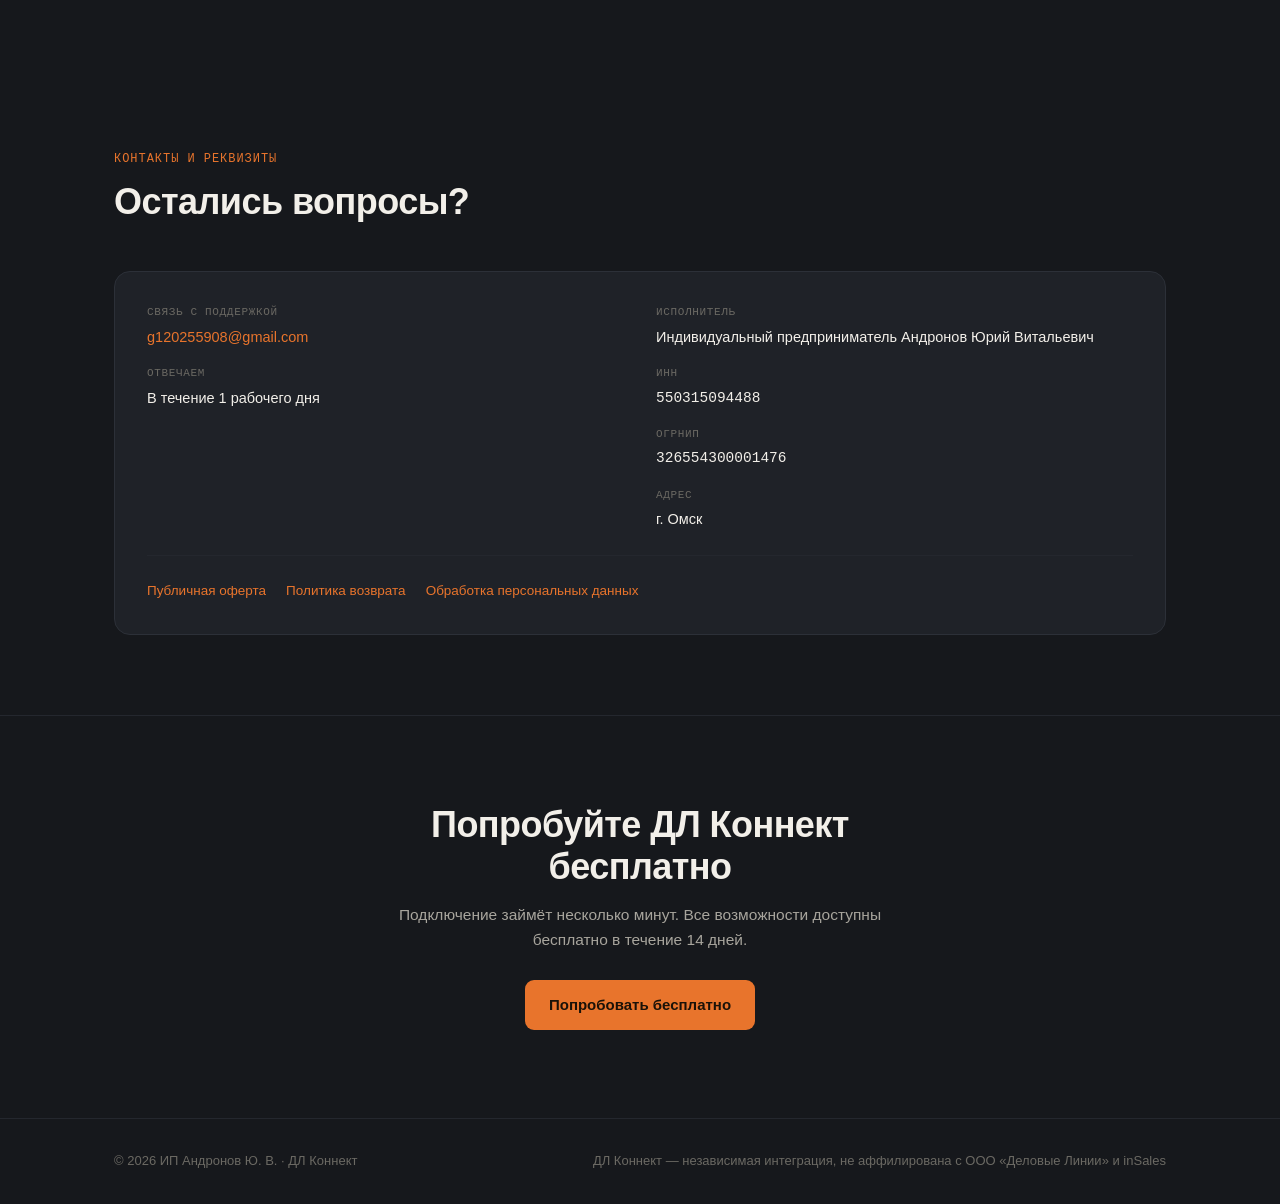
==== commit 41cc3935: "fix" ====
--- a/insales-shipping-bridge/public/index.html
+++ b/insales-shipping-bridge/public/index.html
@@ -576,15 +576,18 @@
     }
 
     .showcase-media {
-      aspect-ratio: 16/10;
       background: repeating-linear-gradient(45deg, var(--bg-soft), var(--bg-soft) 12px, var(--bg-card) 12px, var(--bg-card) 24px);
-      display: flex;
-      align-items: center;
-      justify-content: center;
       color: var(--ink-faint);
       font-family: var(--mono);
       font-size: 12px;
       text-align: center
+    }
+    .showcase-media:empty,
+    .showcase-media:not(:has(img)) {
+      aspect-ratio: 16/10;
+      display: flex;
+      align-items: center;
+      justify-content: center;
     }
 
     .showcase-step {
@@ -1237,9 +1240,9 @@
     </div>
   </section>
 
-  <!-- SHOWCASE — zig-zag interface preview, placeholders for tomorrow's GIFs -->
+  <!-- SHOWCASE — zig-zag interface preview -->
   <section style="padding-top:0">
-    <div class="wrap">
+    <div style="max-width:1360px;margin:0 auto;padding:0 24px">
       <div class="section-head center">
         <div class="section-eyebrow">Как это выглядит</div>
         <h2>Всё нужное — внутри привычного интерфейса</h2>
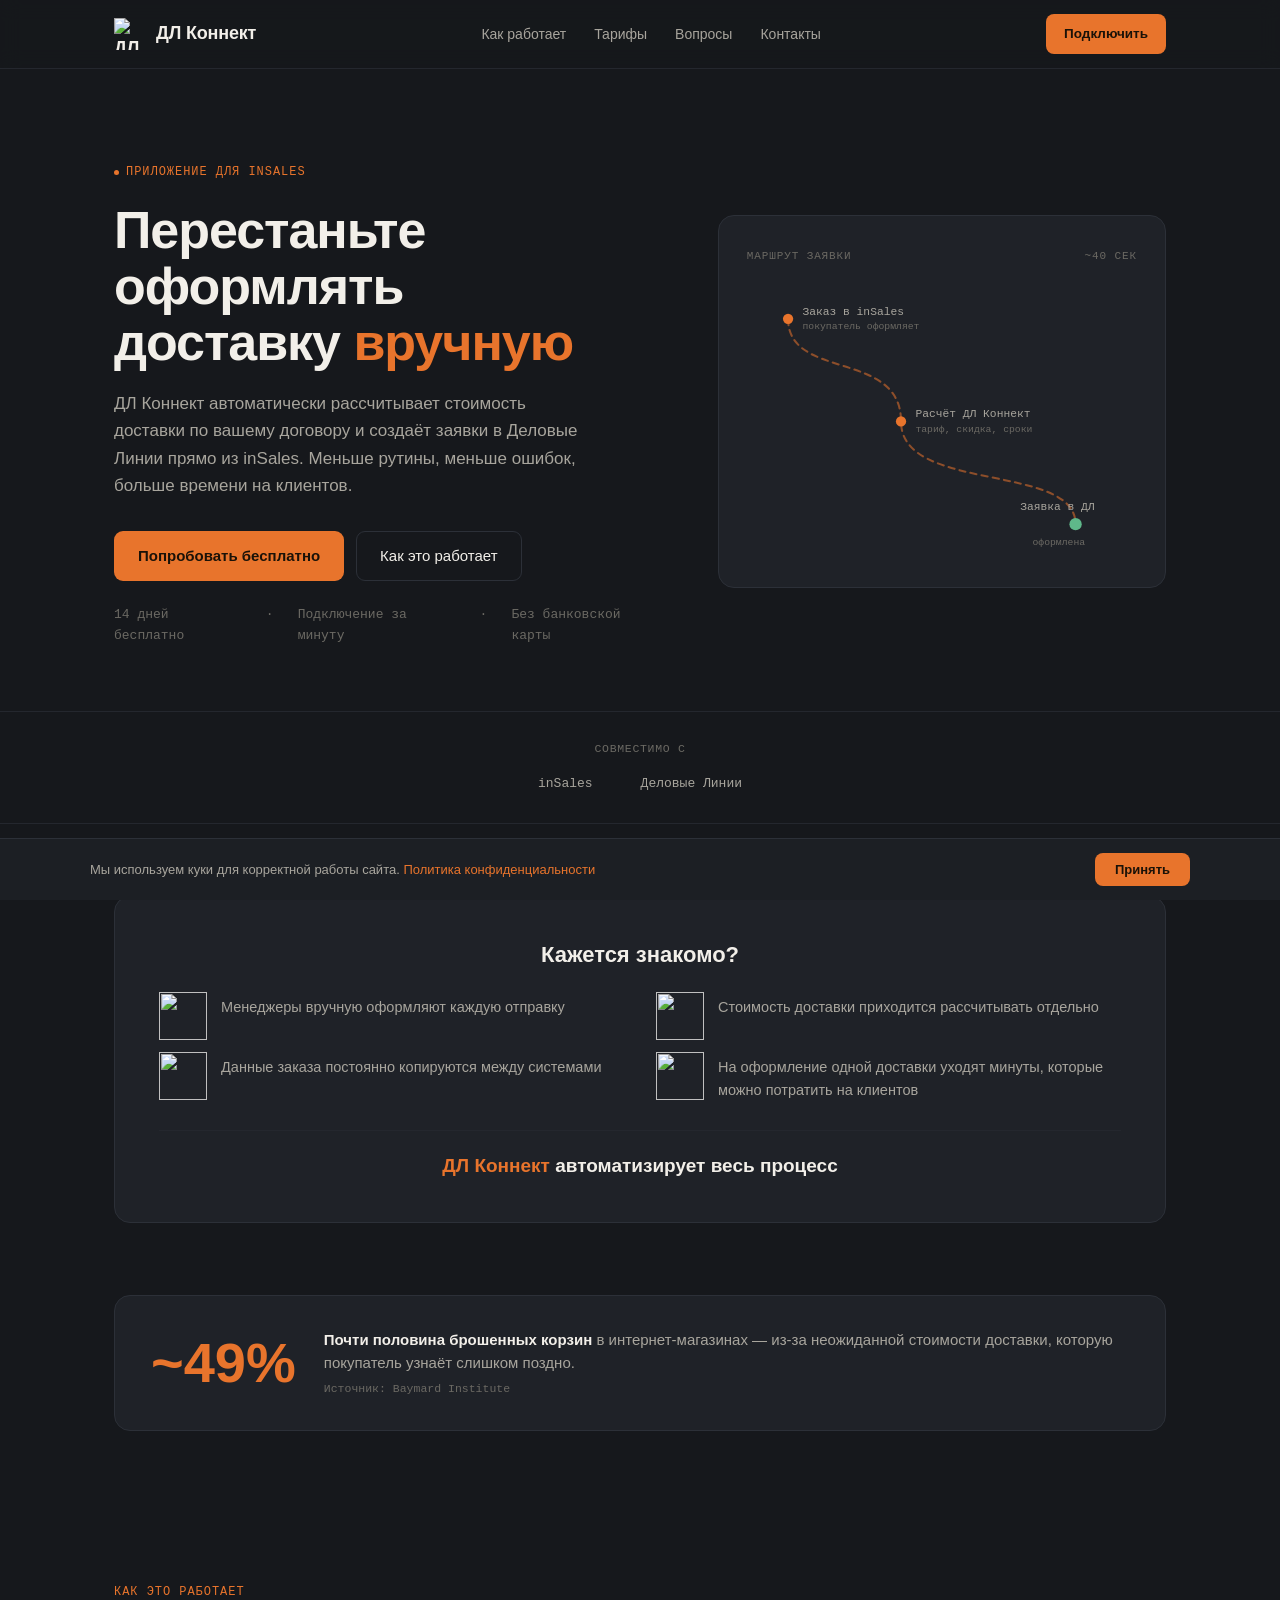
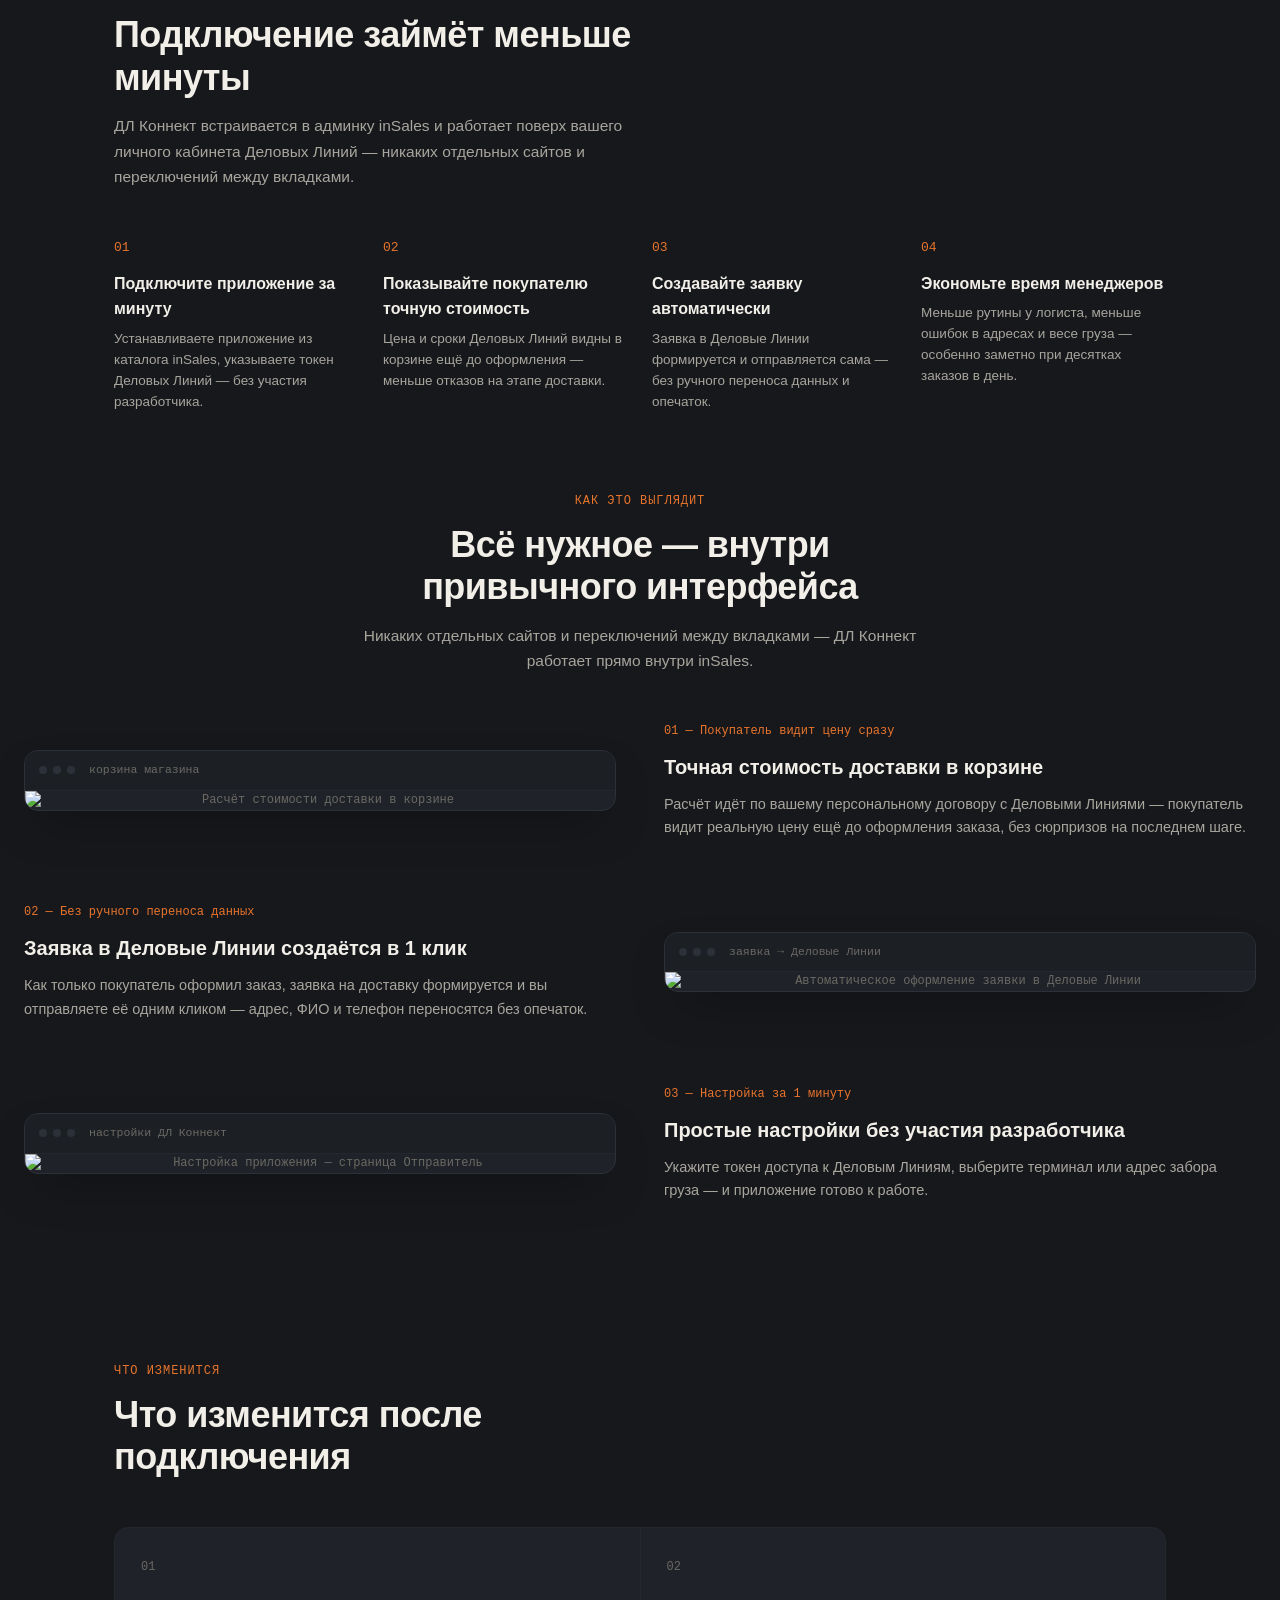
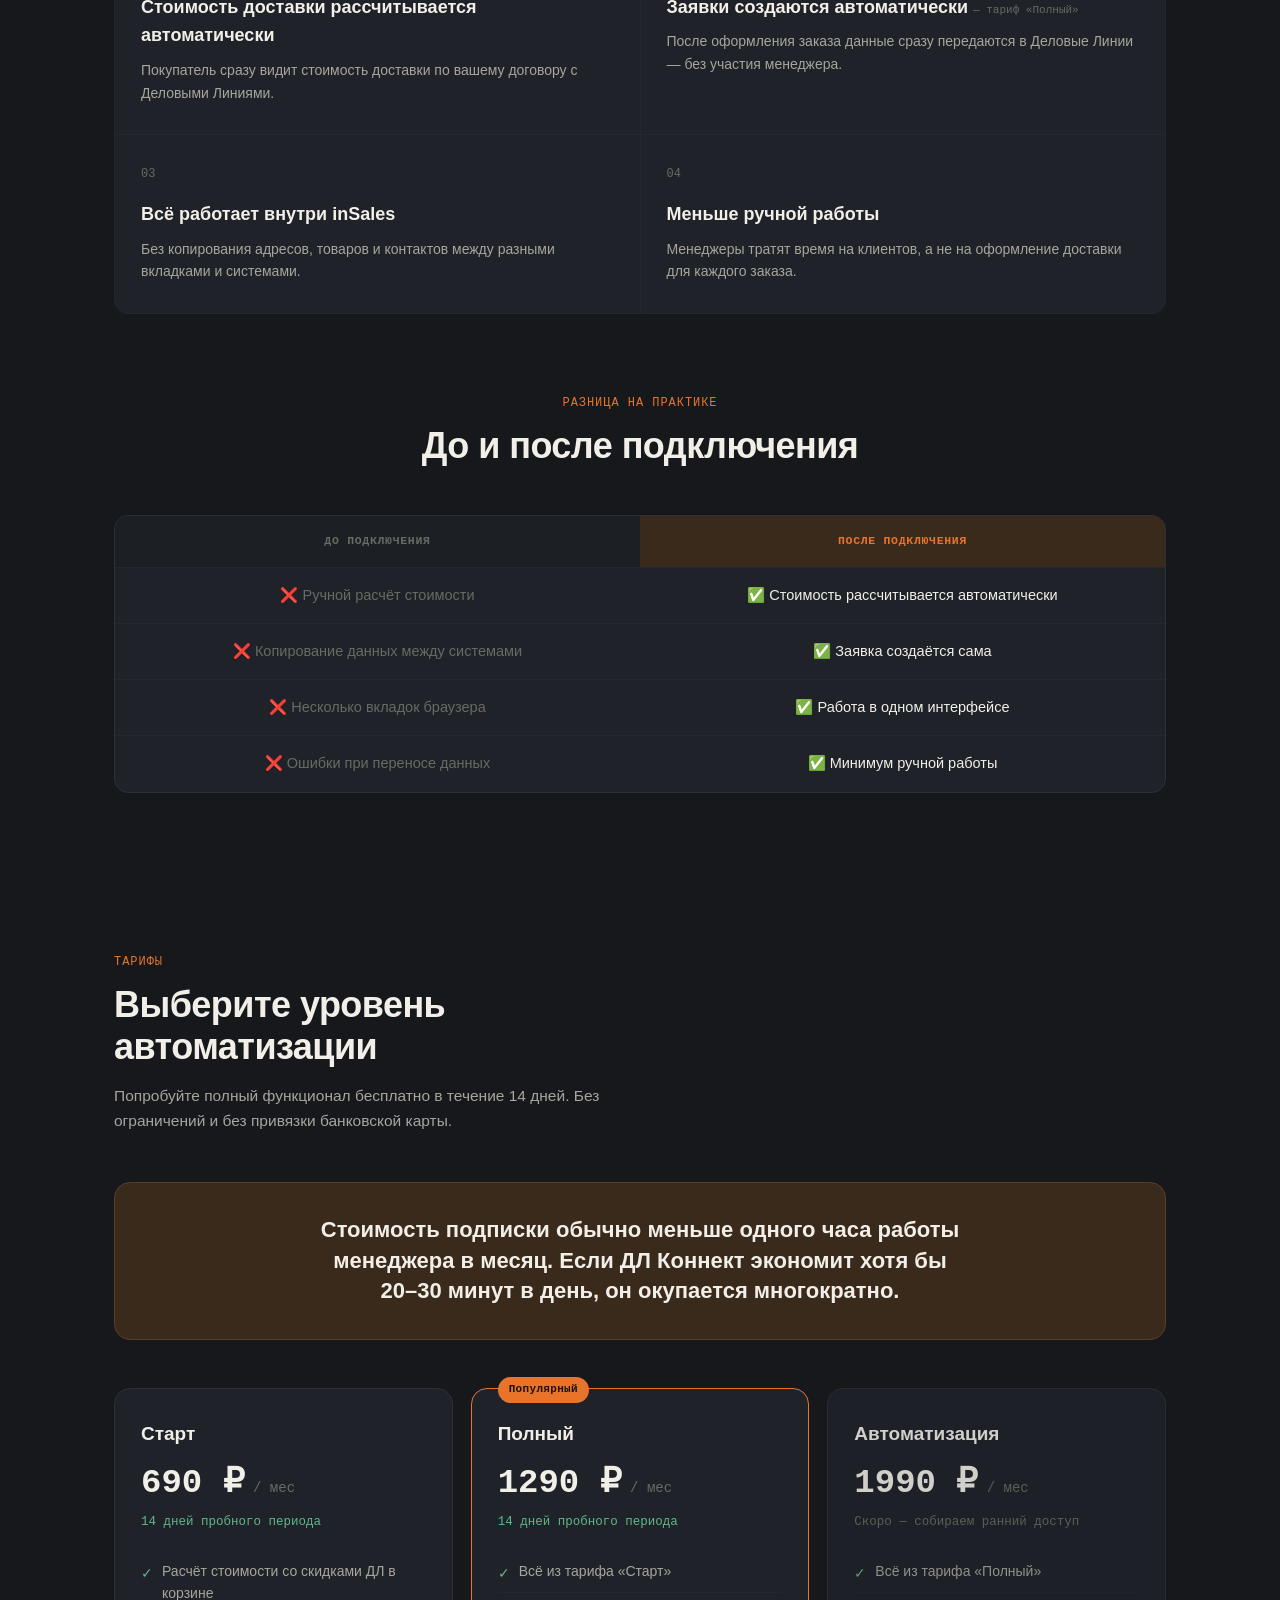
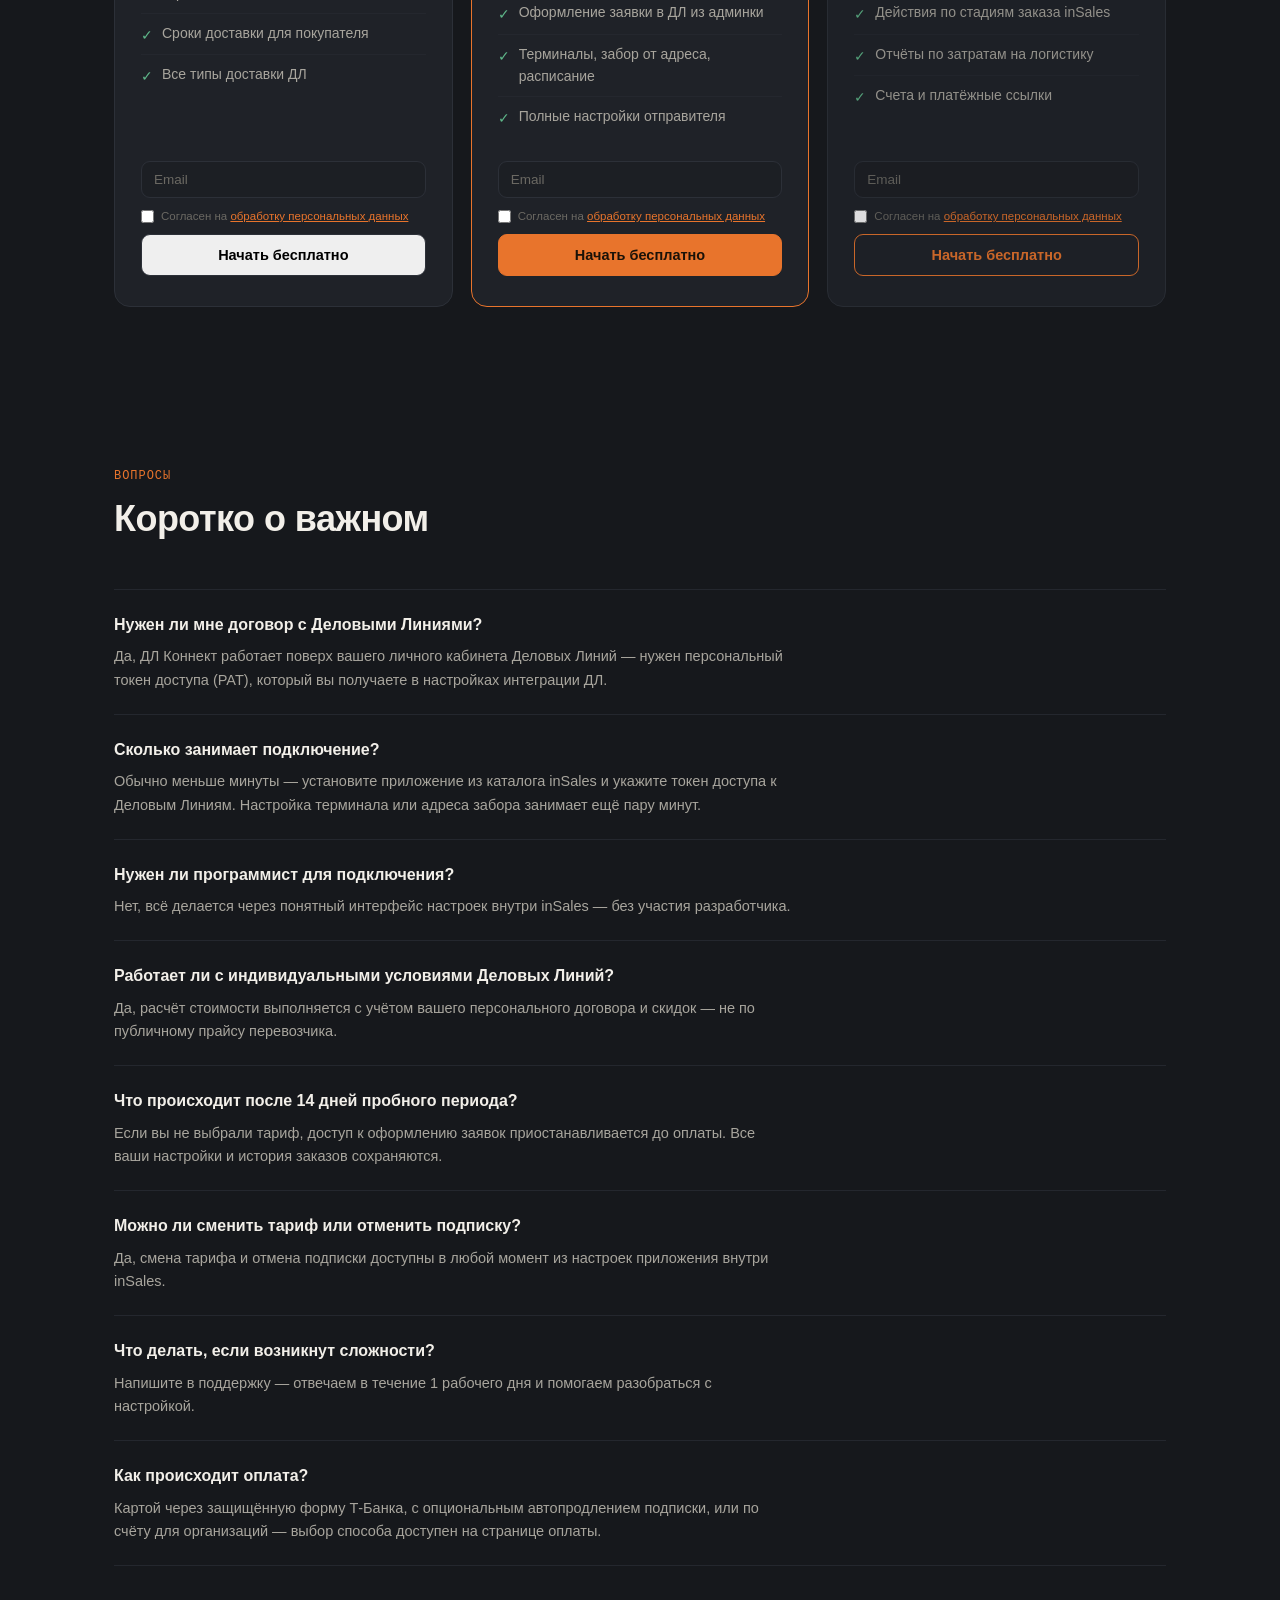
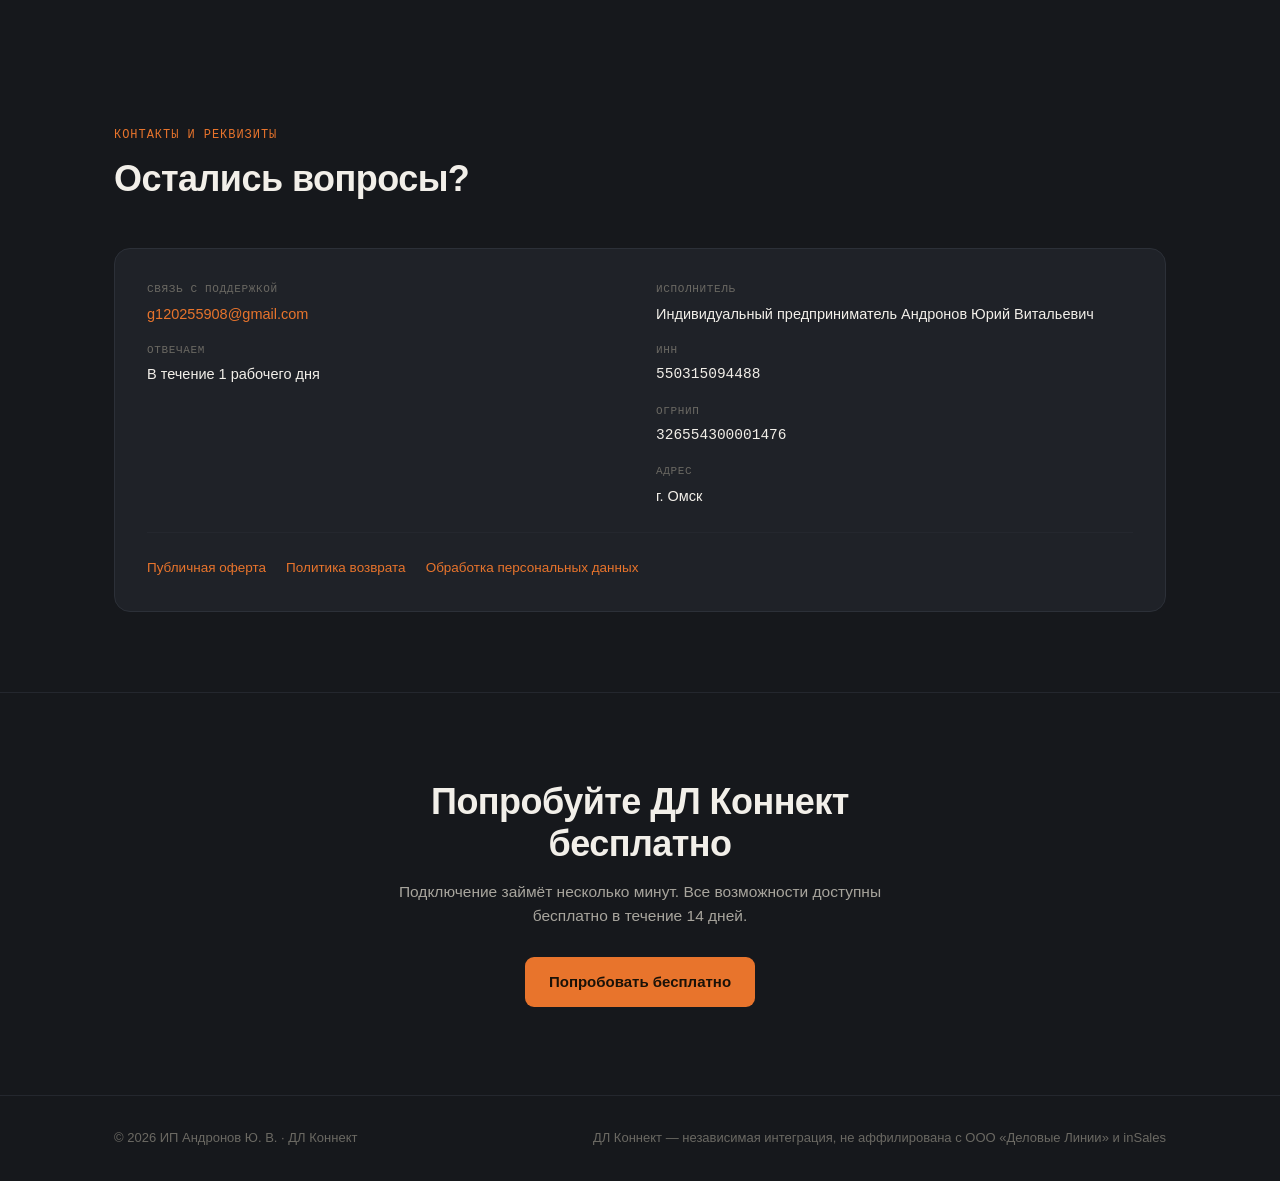
==== commit 58ecddeb: "fix" ====
--- a/insales-shipping-bridge/public/index.html
+++ b/insales-shipping-bridge/public/index.html
@@ -1273,9 +1273,9 @@
           </div>
           <div class="showcase-text">
             <div class="showcase-step">02 — Без ручного переноса данных</div>
-            <h3>Заявка в Деловые Линии создаётся автоматически</h3>
-            <p>Как только покупатель оформил заказ, заявка на доставку формируется и отправляется сама — адрес, ФИО и
-              телефон переносятся без опечаток и лишних кликов.</p>
+            <h3>Заявка в Деловые Линии создаётся в 1 клик</h3>
+            <p>Как только покупатель оформил заказ, заявка на доставку формируется и вы отправляете её одним кликом — адрес, ФИО и
+              телефон переносятся без опечаток.</p>
           </div>
         </div>
 
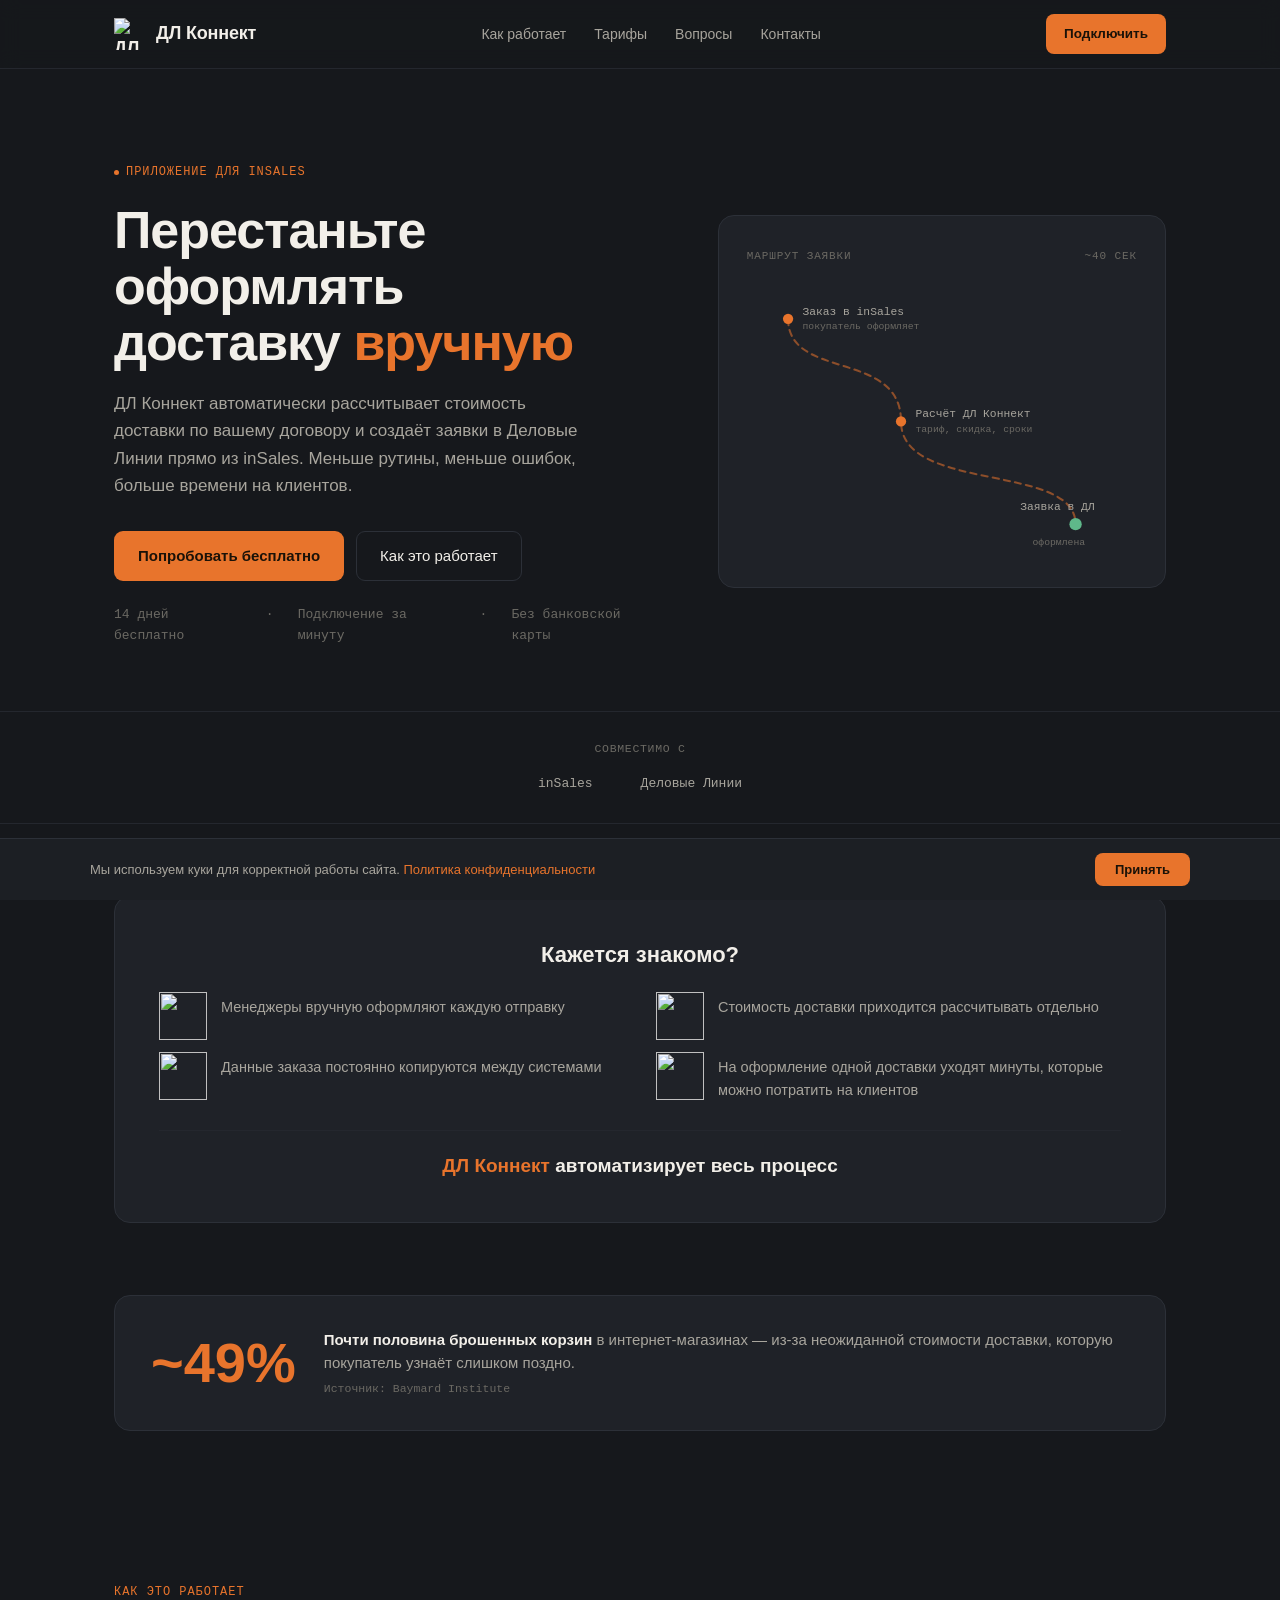
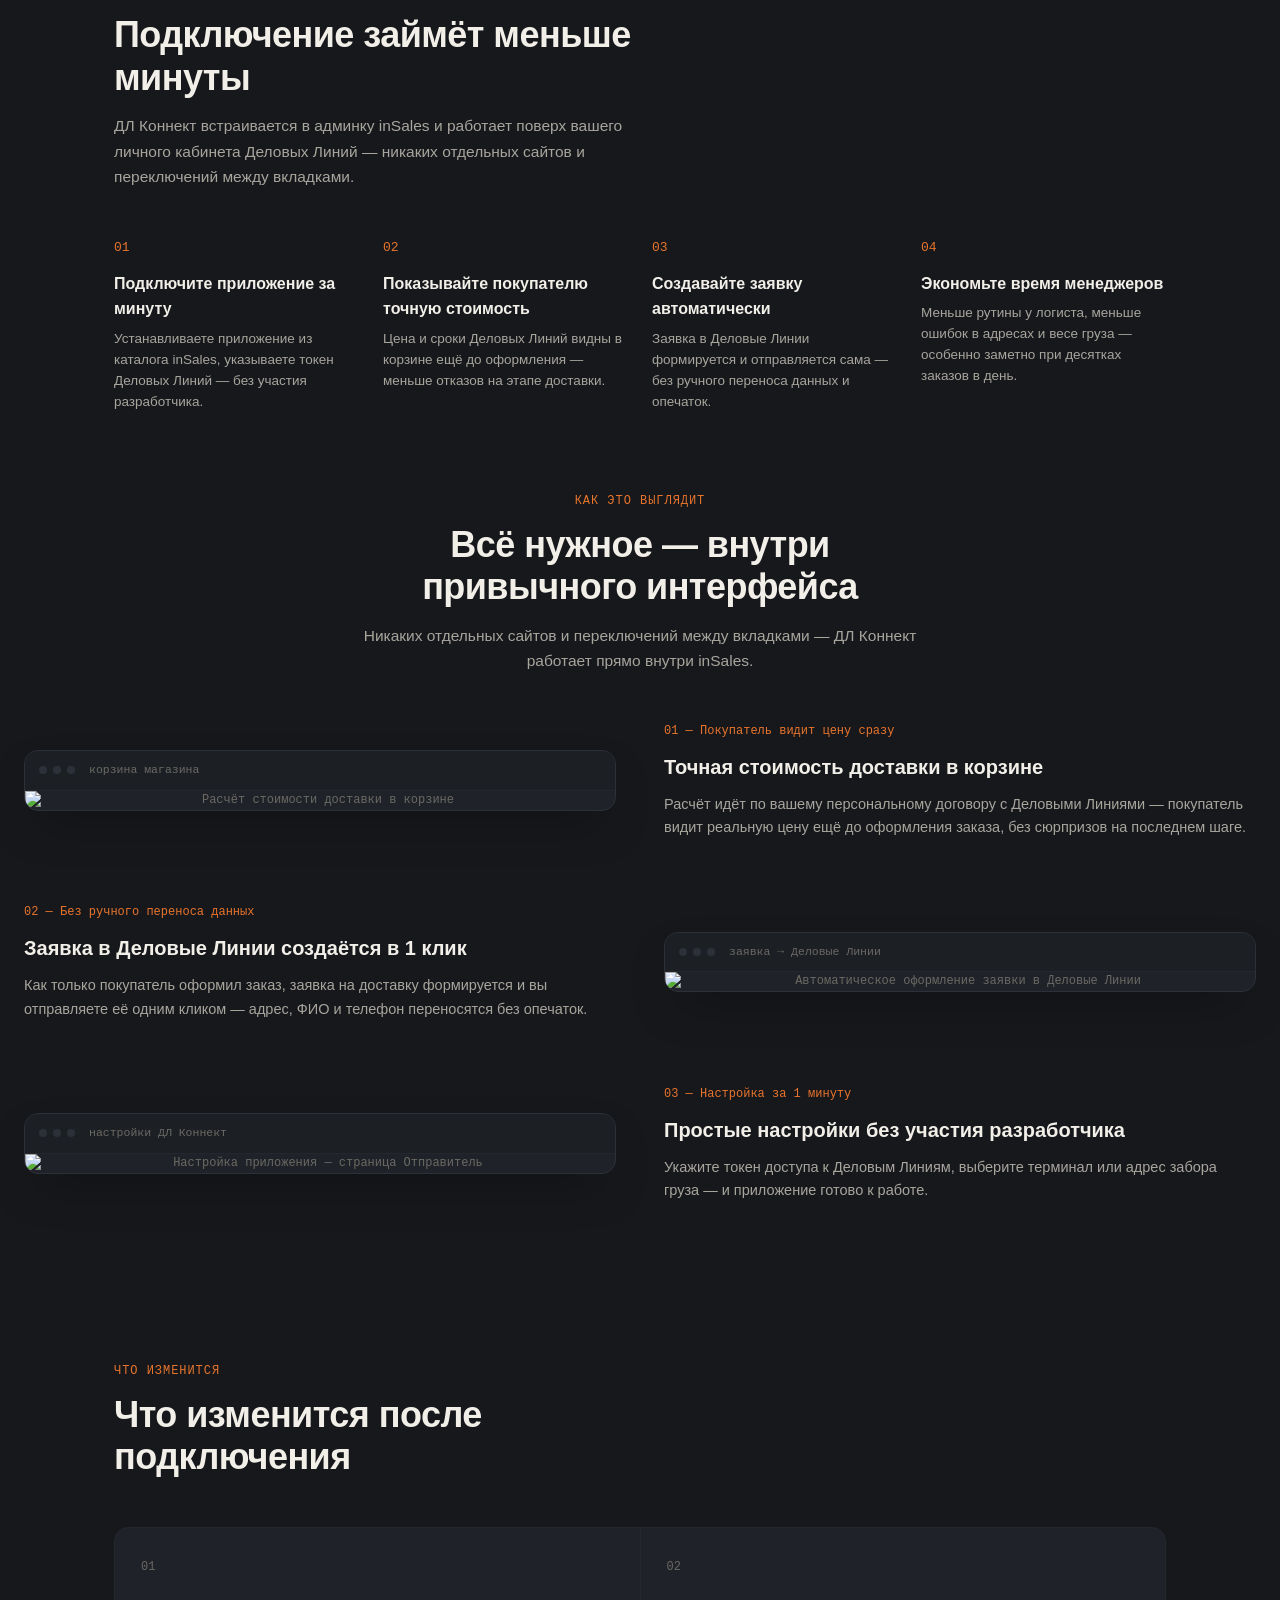
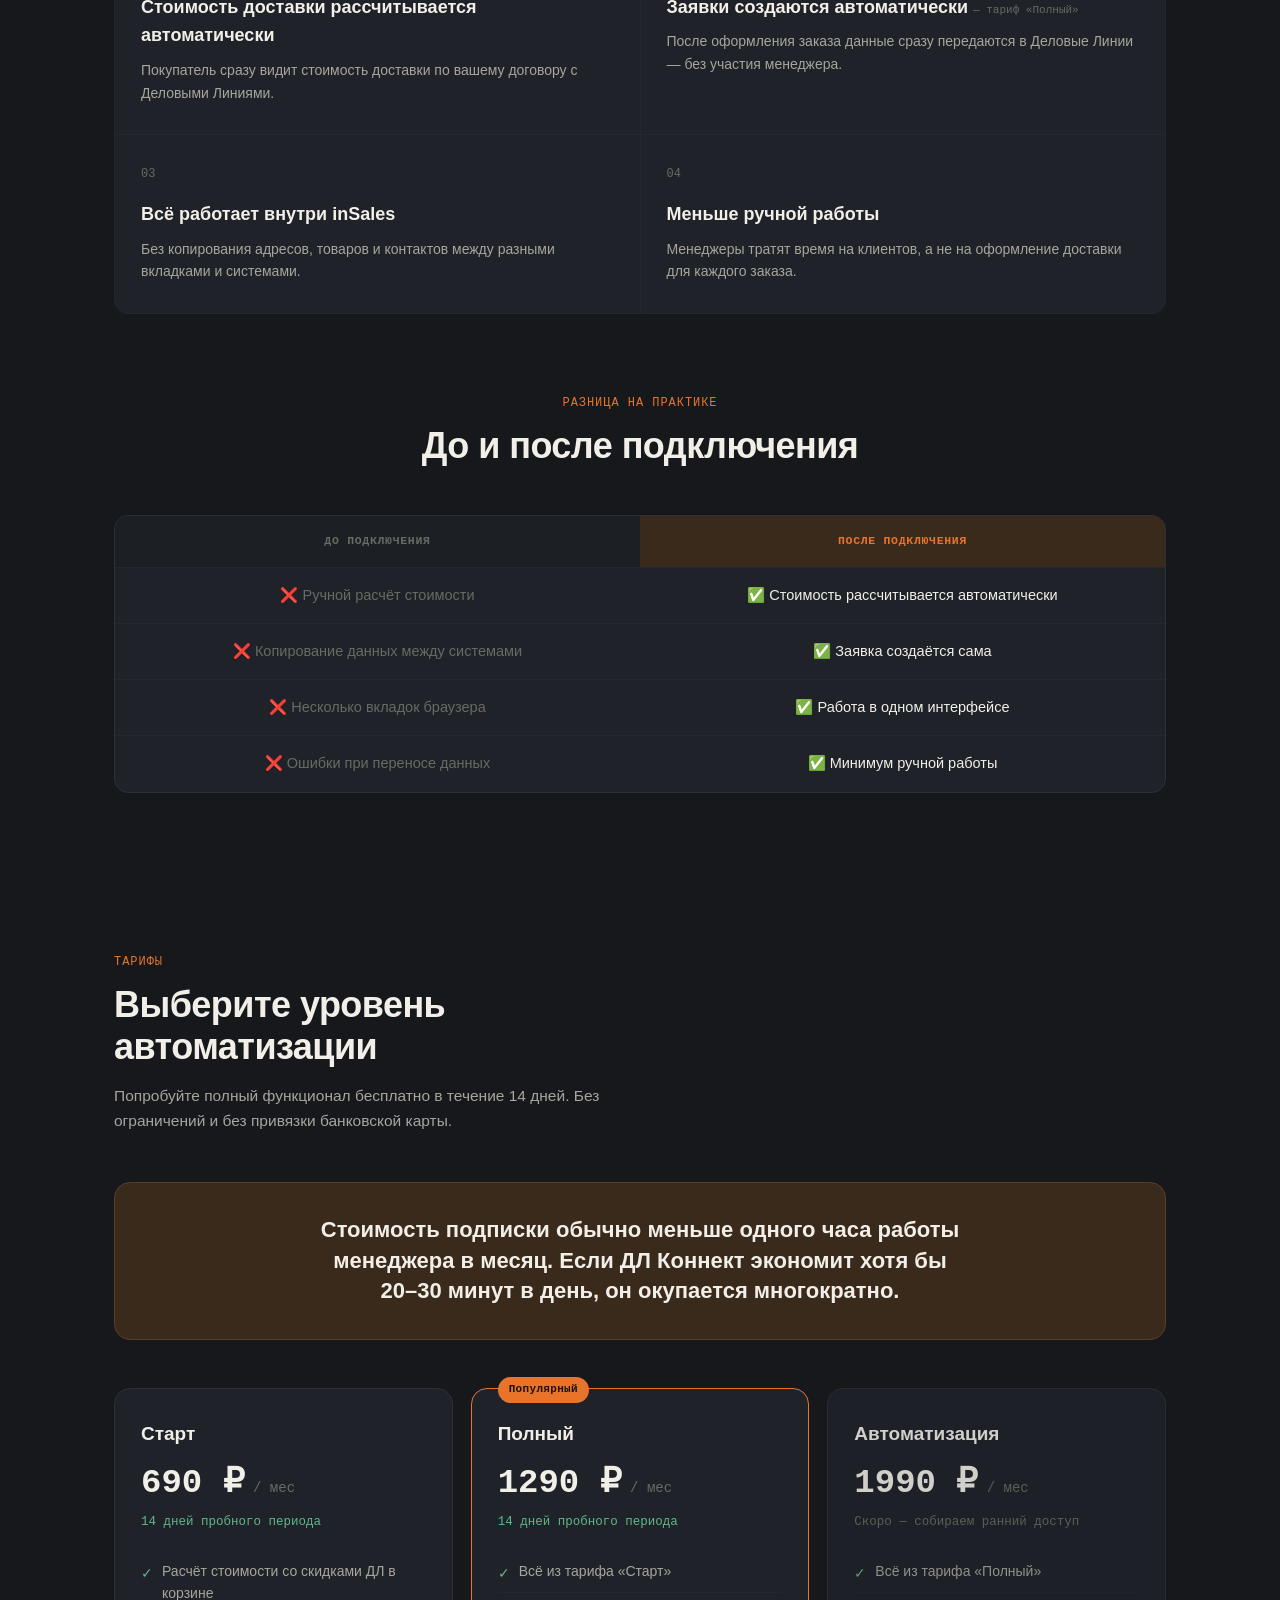
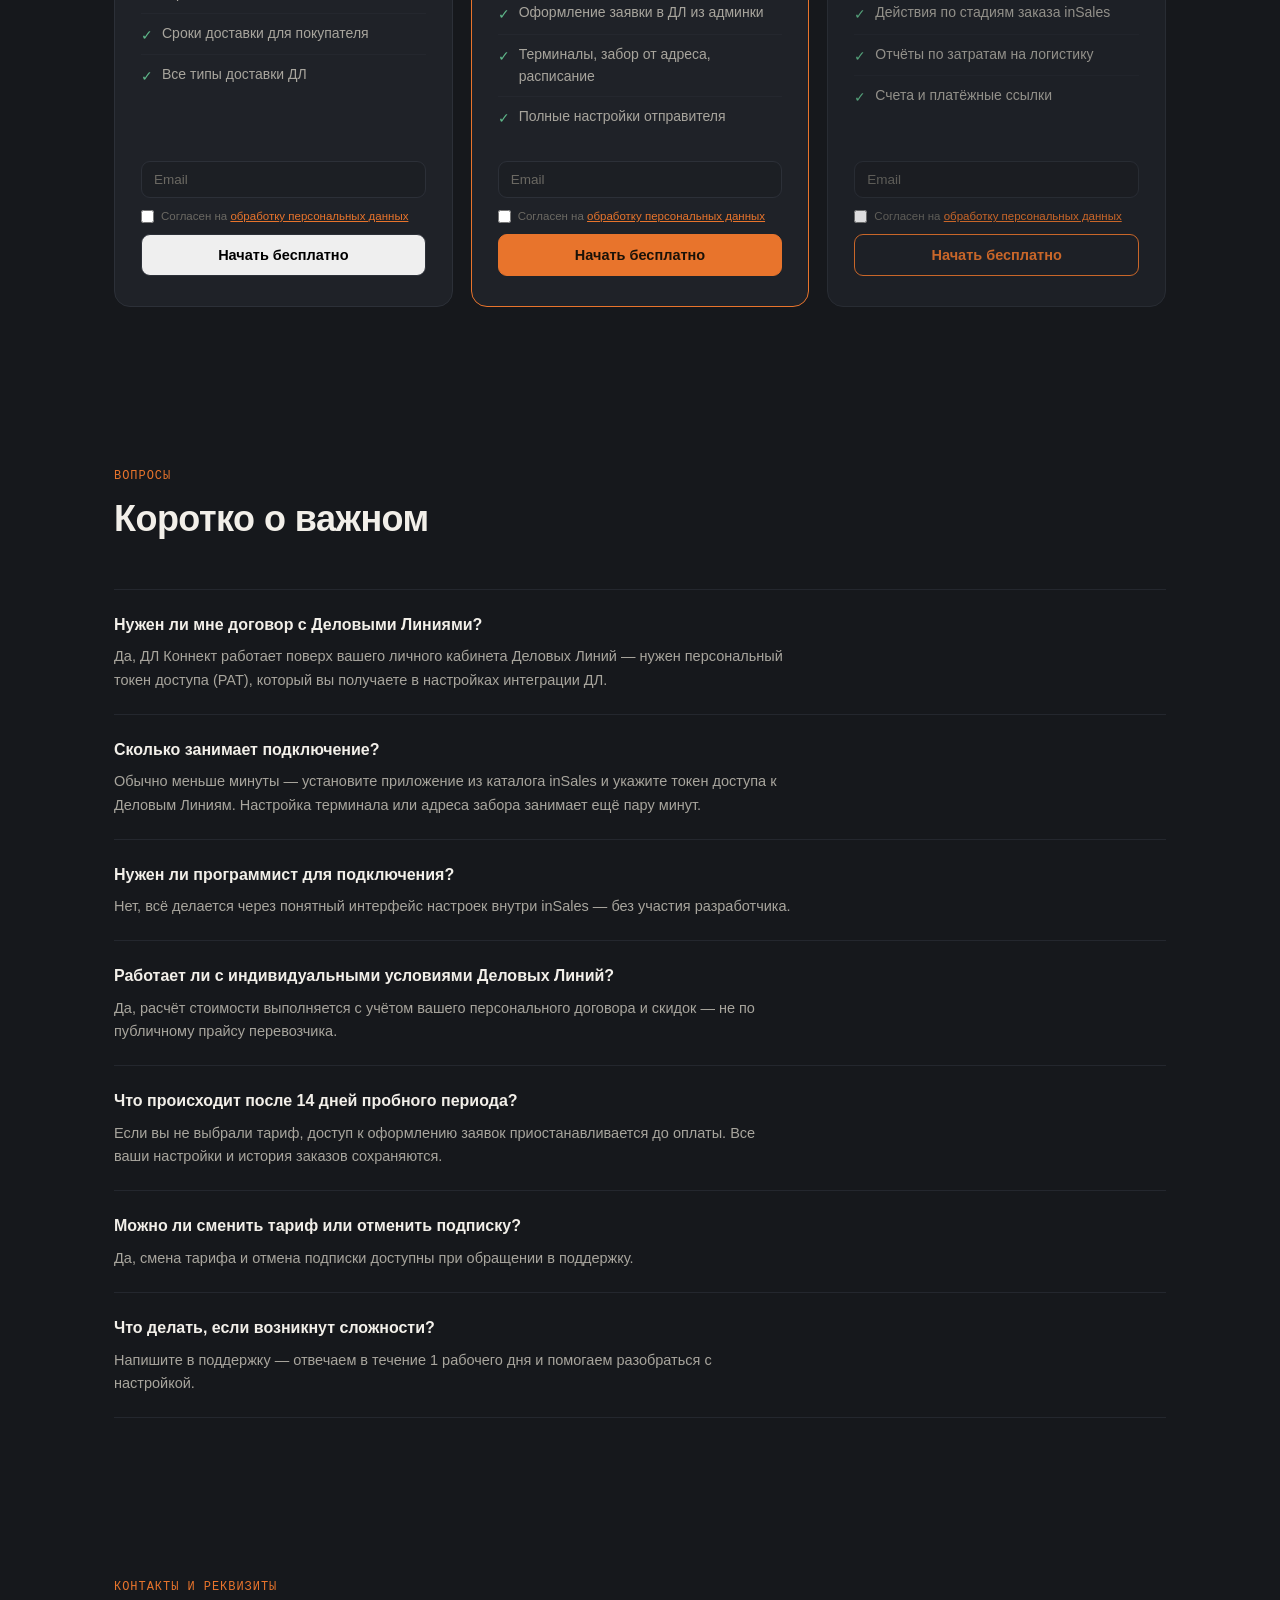
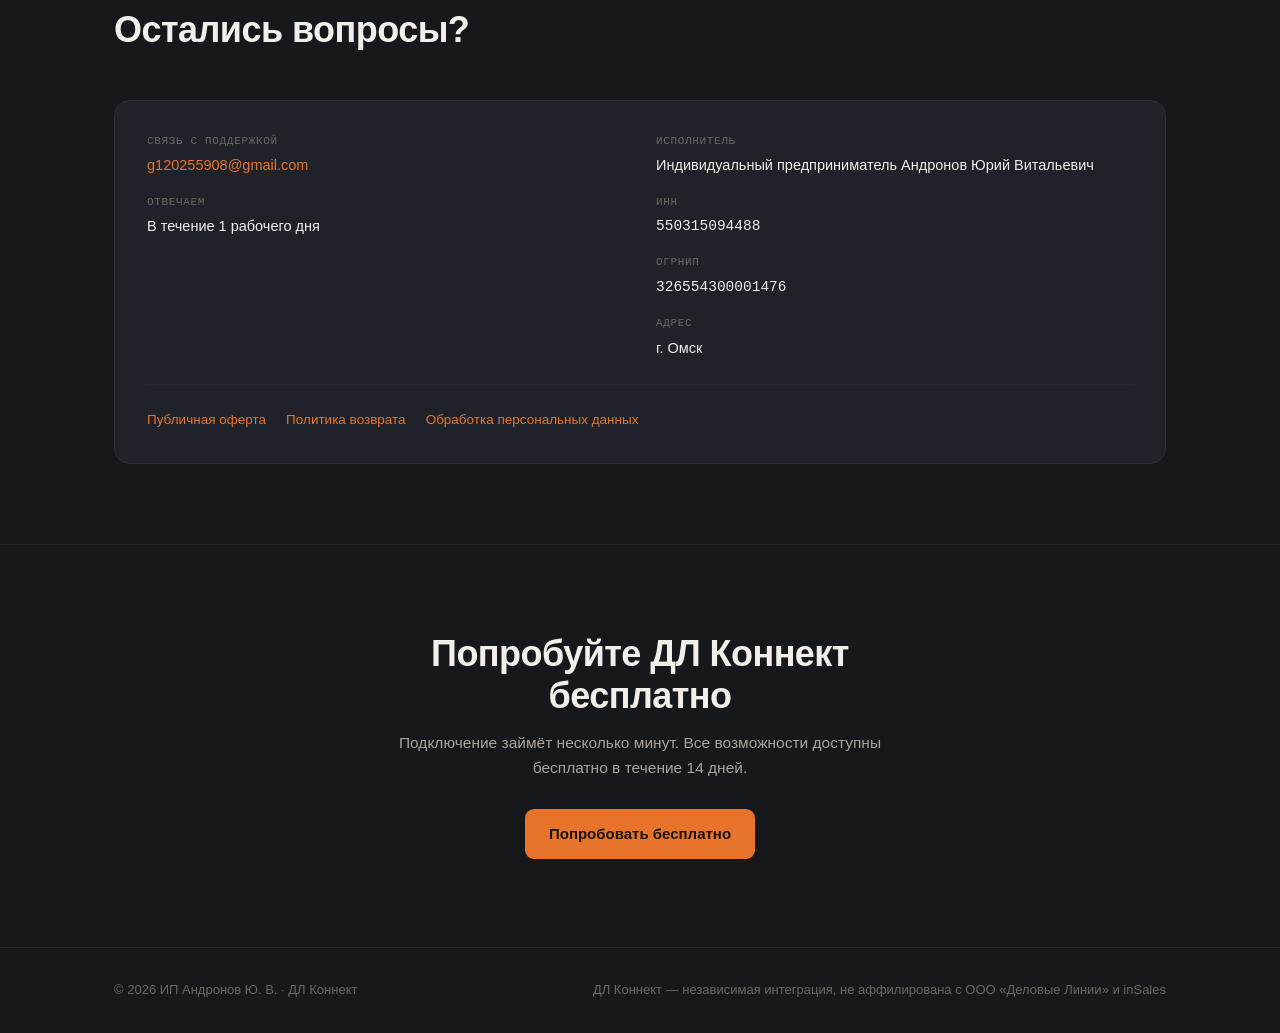
==== commit 5df6eb95: "fix" ====
--- a/insales-shipping-bridge/public/index.html
+++ b/insales-shipping-bridge/public/index.html
@@ -1489,18 +1489,13 @@
         </div>
         <div class="faq-item">
           <div class="faq-q">Можно ли сменить тариф или отменить подписку?</div>
-          <div class="faq-a">Да, смена тарифа и отмена подписки доступны в любой момент из настроек приложения внутри
-            inSales.</div>
+          <div class="faq-a">Да, смена тарифа и отмена подписки доступны при обращении в поддержку.</div>
         </div>
         <div class="faq-item">
           <div class="faq-q">Что делать, если возникнут сложности?</div>
           <div class="faq-a">Напишите в поддержку — отвечаем в течение 1 рабочего дня и помогаем разобраться с
             настройкой.</div>
         </div>
-        <div class="faq-item">
-          <div class="faq-q">Как происходит оплата?</div>
-          <div class="faq-a">Картой через защищённую форму Т-Банка, с опциональным автопродлением подписки, или по
-            счёту для организаций — выбор способа доступен на странице оплаты.</div>
         </div>
       </div>
     </div>
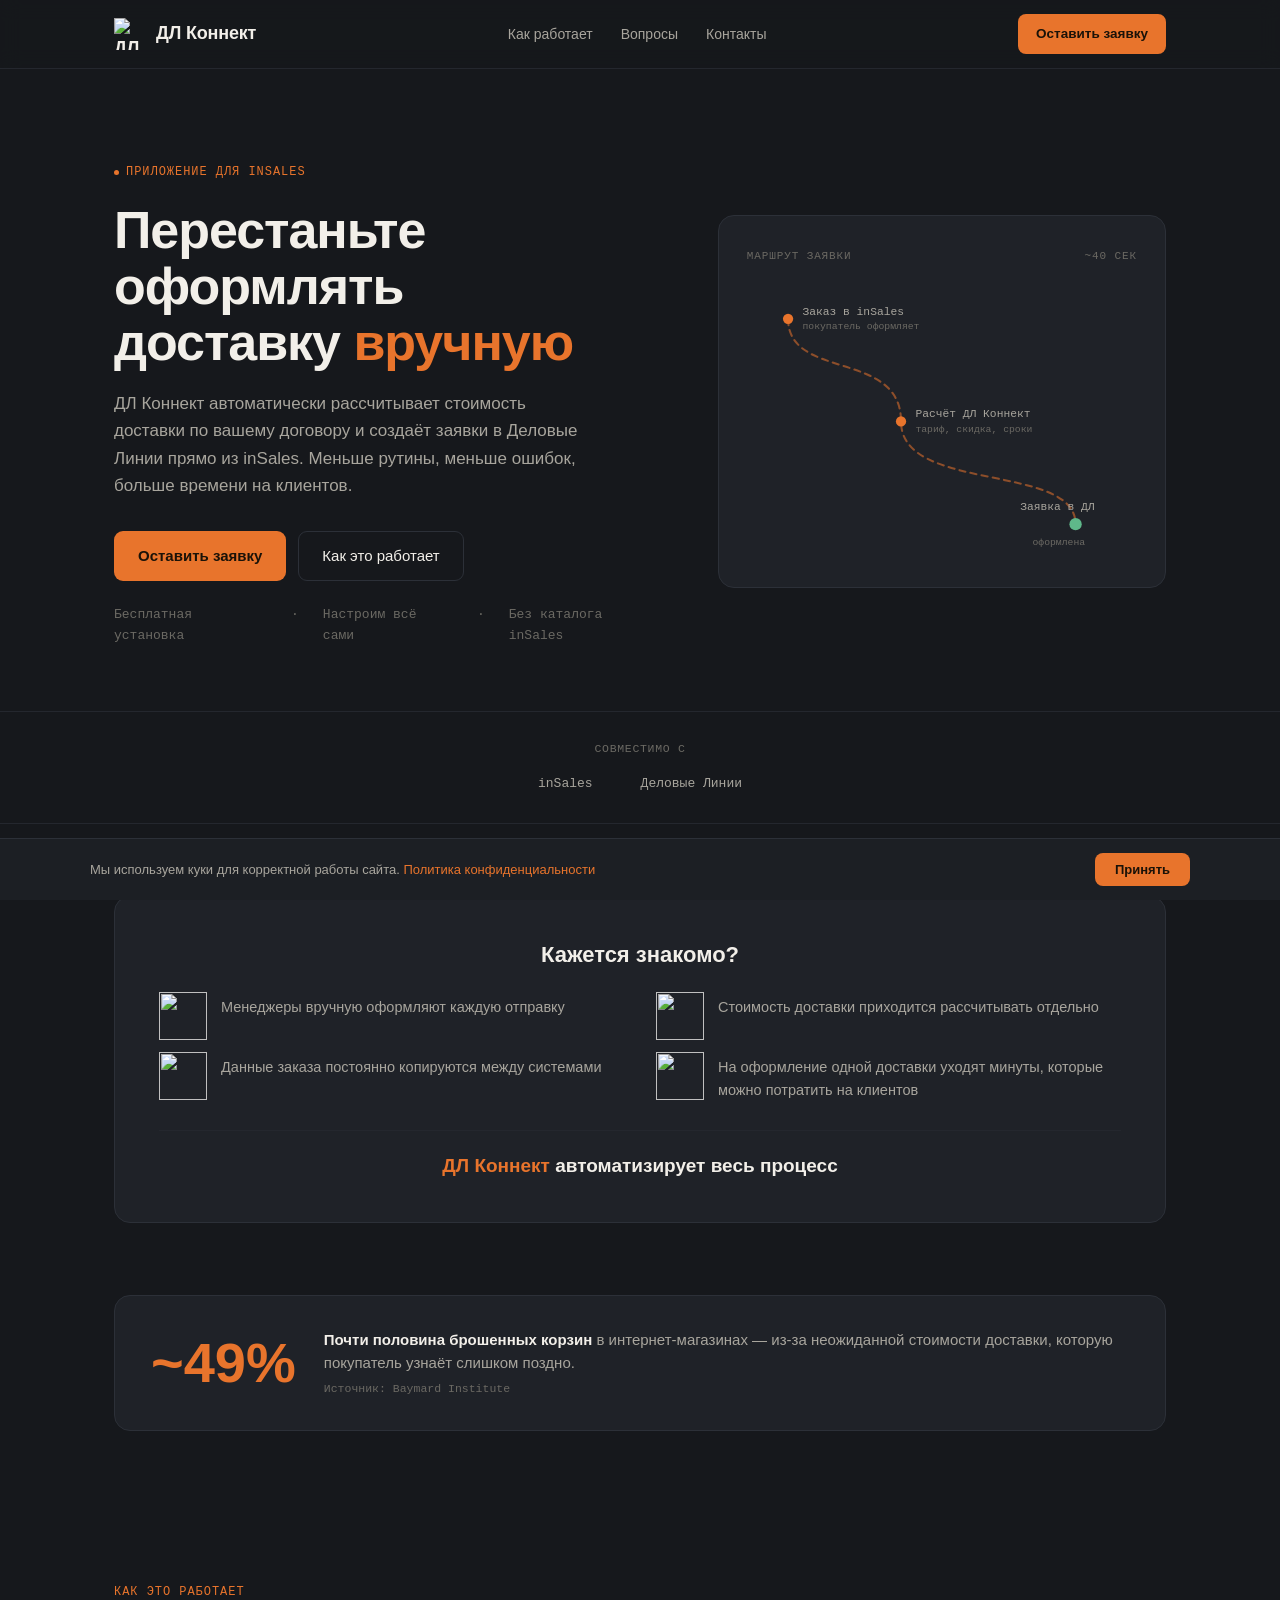
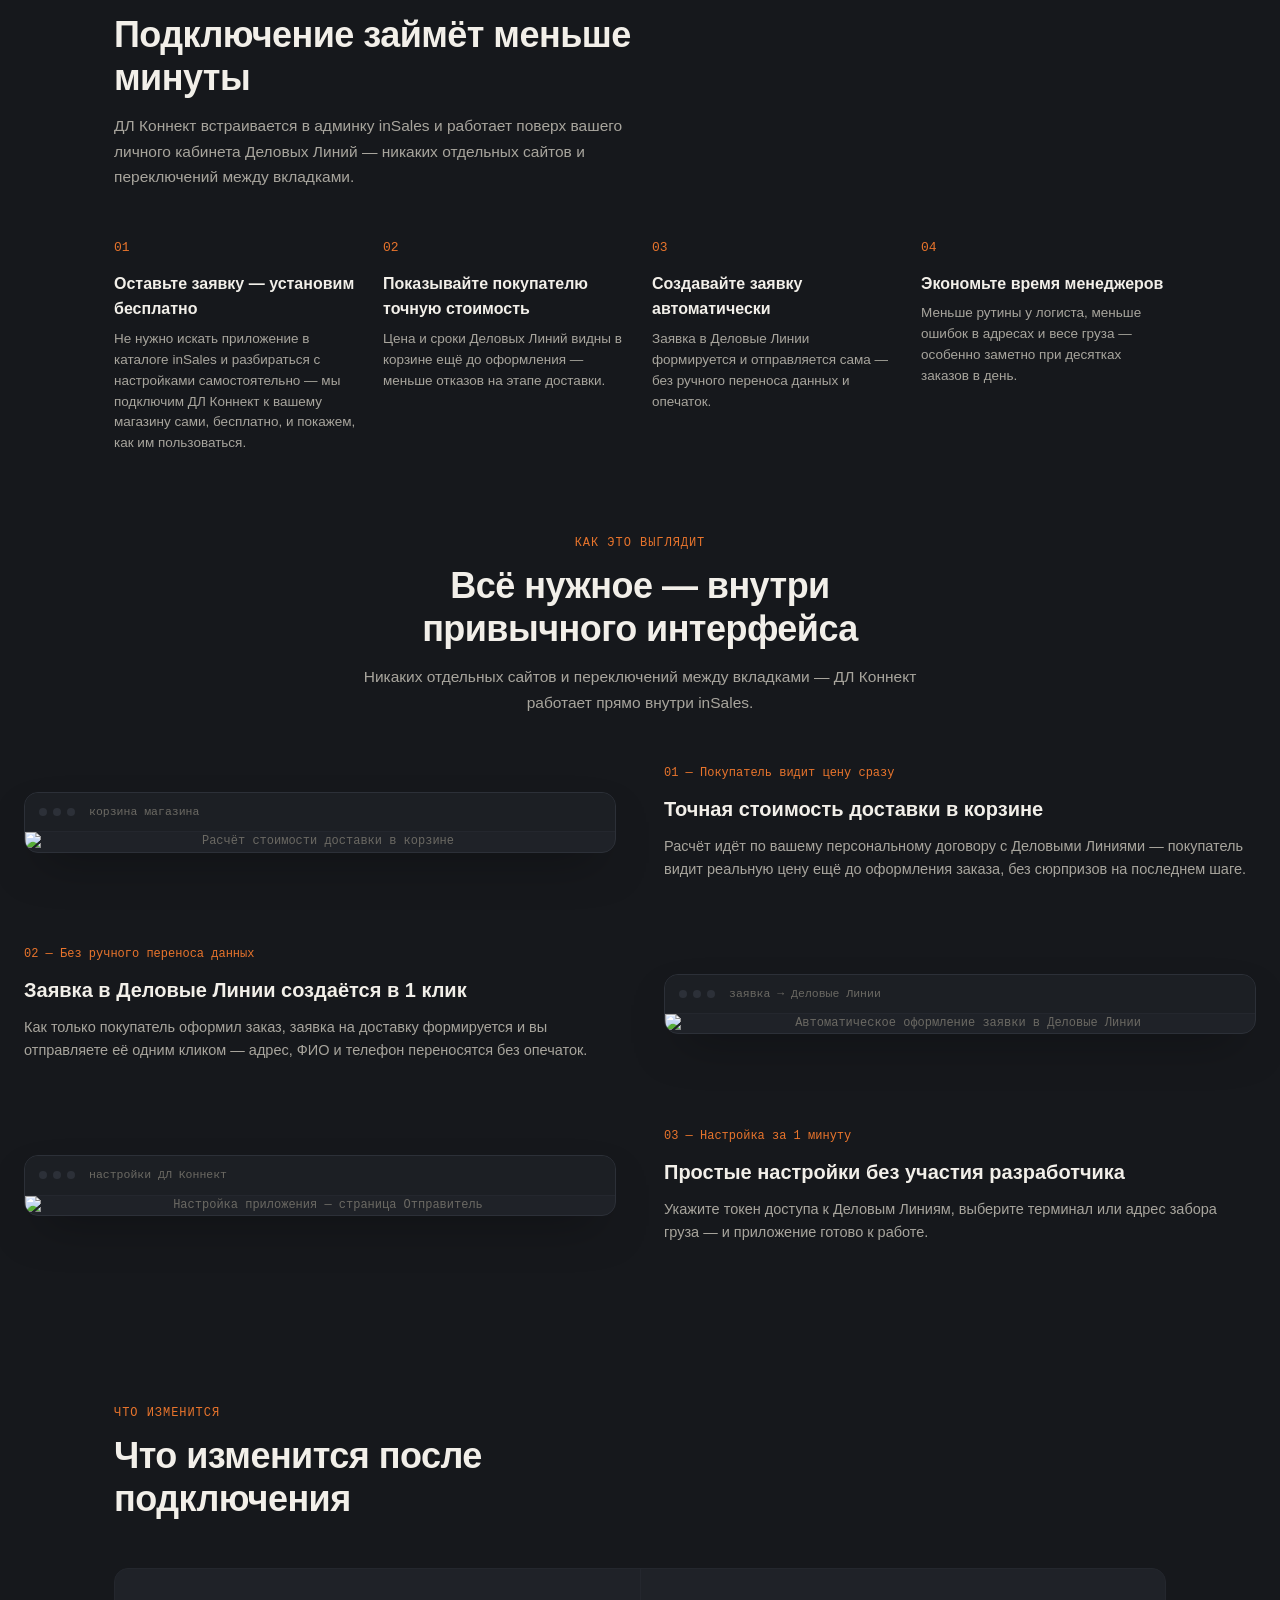
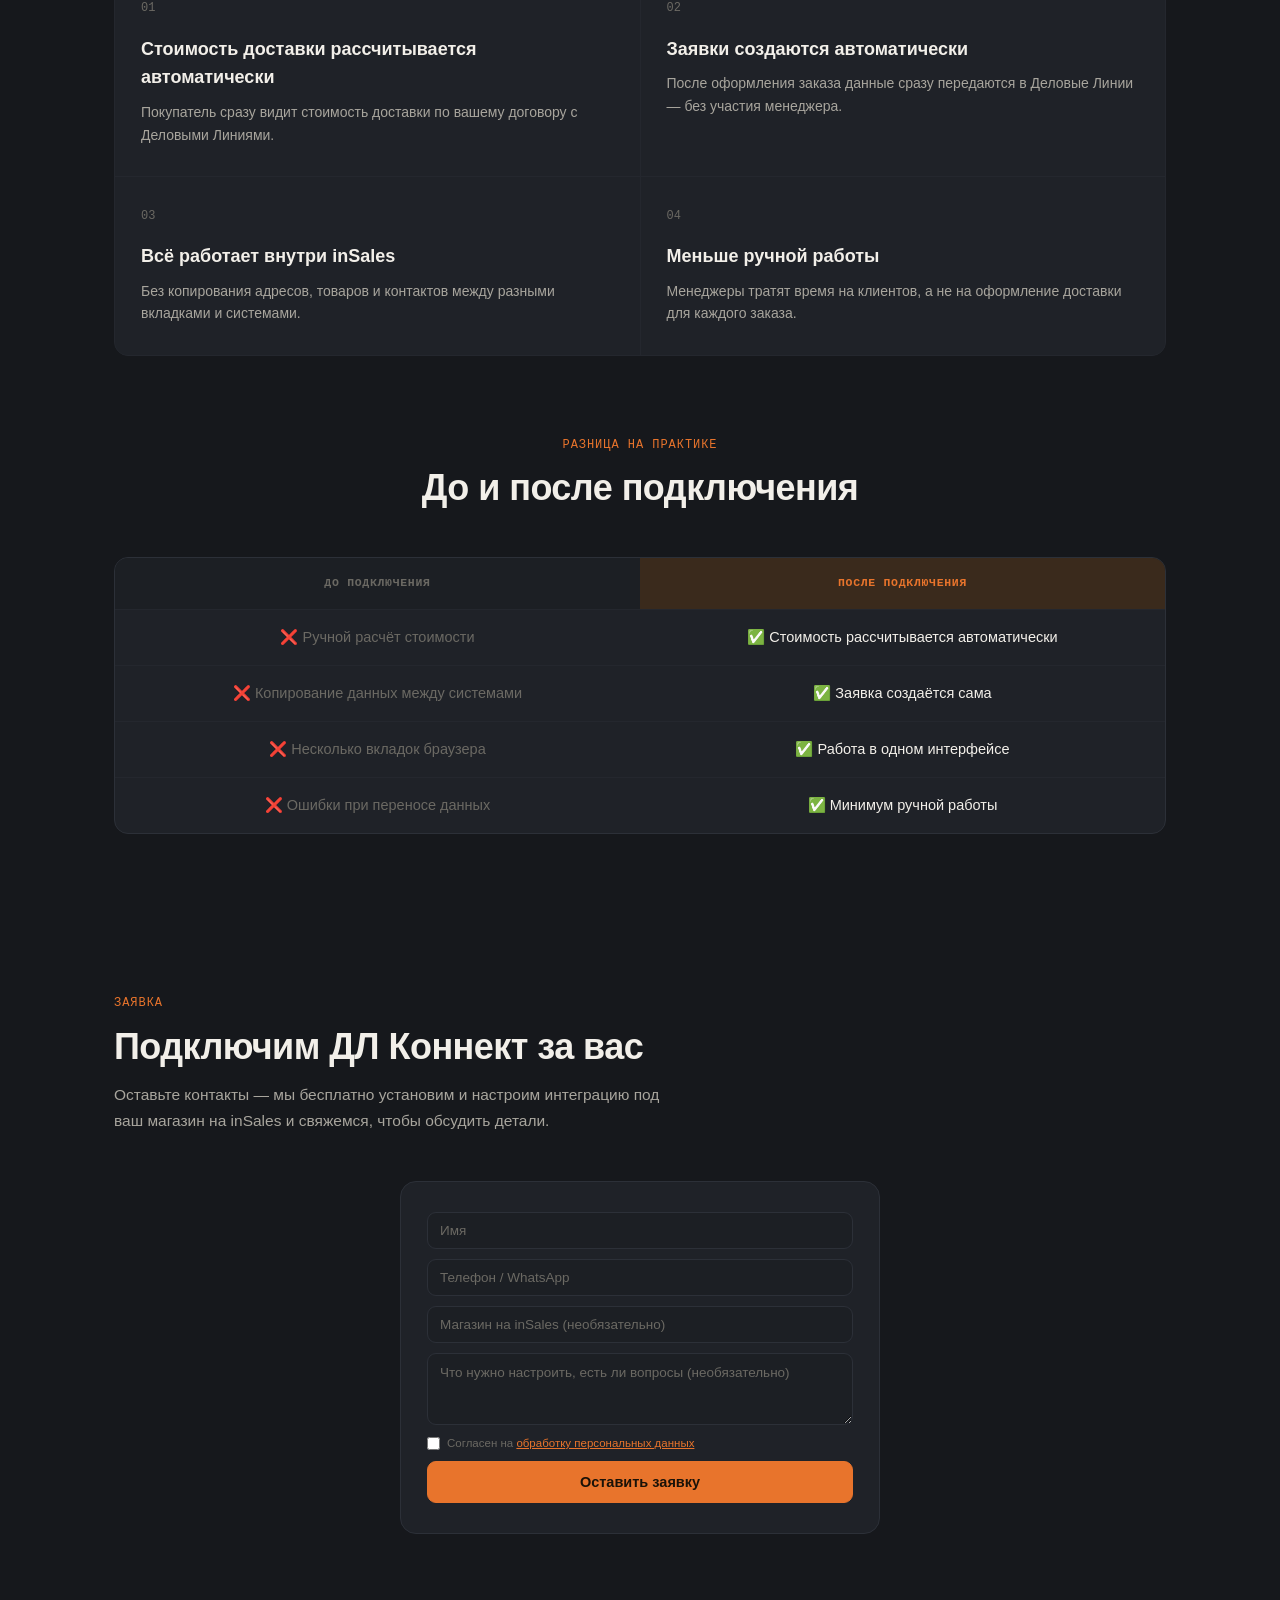
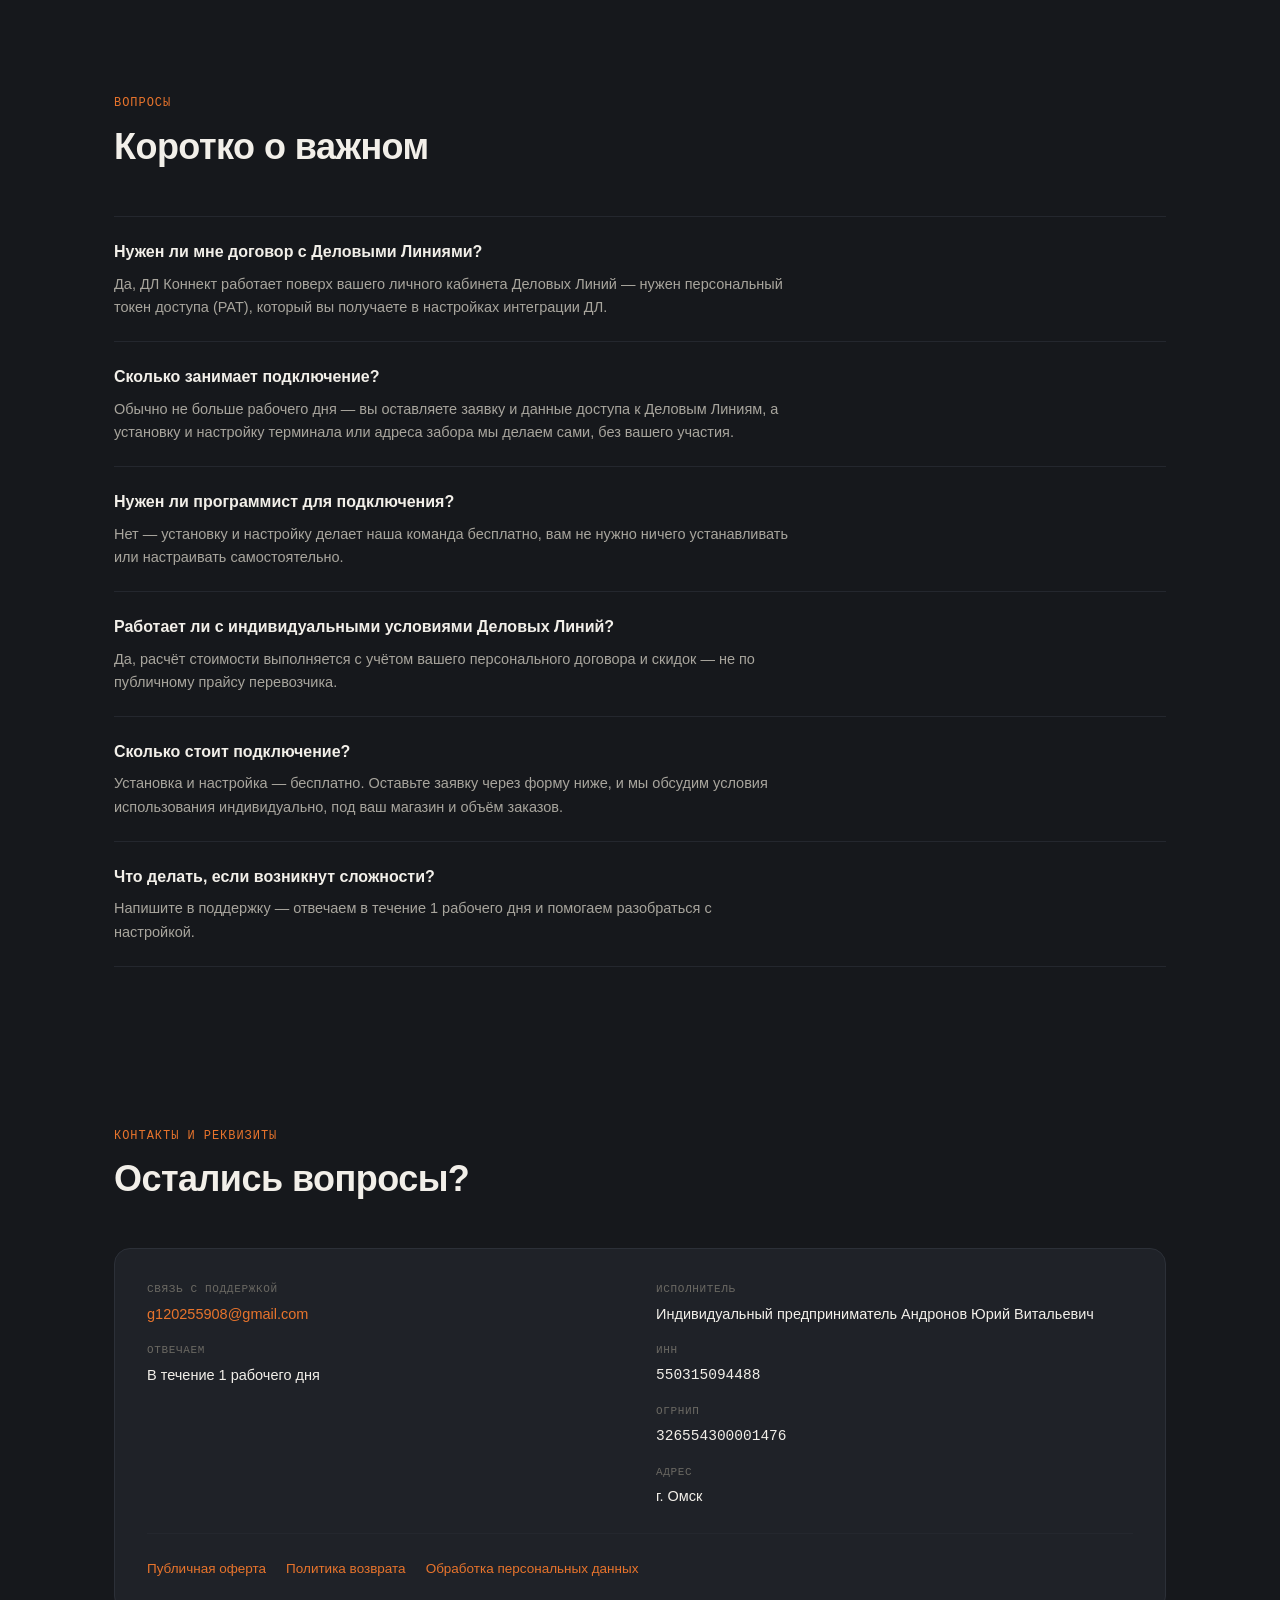
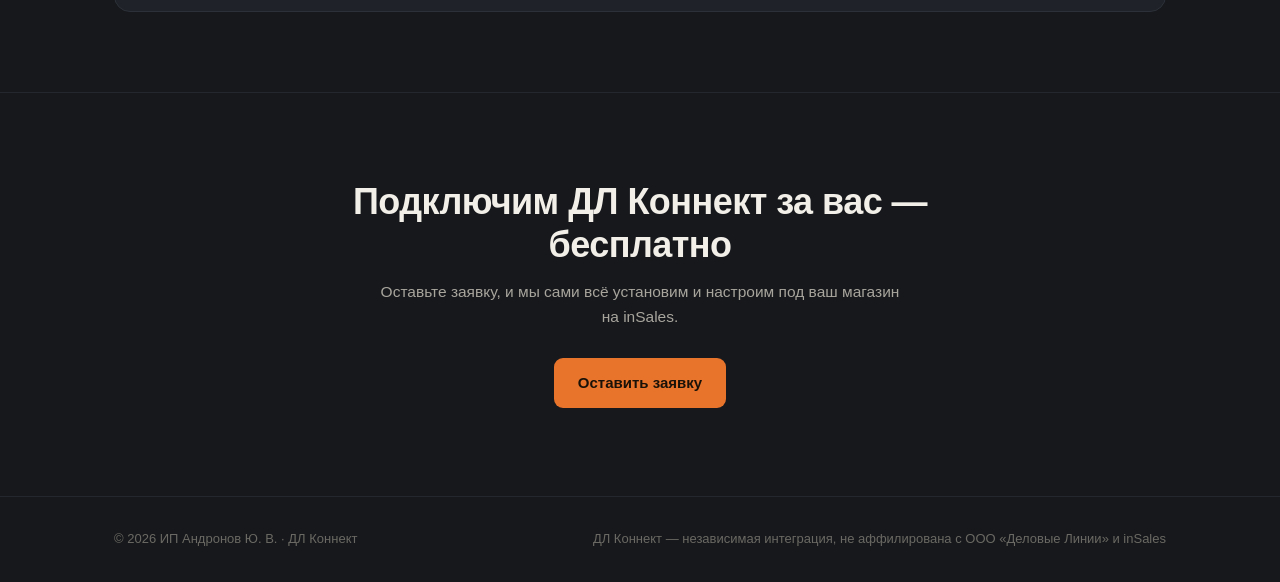
==== commit 3188fd05: "уход от магазина insales, переработка лендинга" ====
--- a/insales-shipping-bridge/public/index.html
+++ b/insales-shipping-bridge/public/index.html
@@ -742,19 +742,7 @@
       line-height: 1.4
     }
 
-    /* PRICING */
-    .pricing-grid {
-      display: grid;
-      grid-template-columns: repeat(3, 1fr);
-      gap: 18px
-    }
-
-    @media (max-width:880px) {
-      .pricing-grid {
-        grid-template-columns: 1fr
-      }
-    }
-
+    /* CONTACT / LEAD FORM */
     .price-card {
       background: var(--bg-card);
       border: 1px solid var(--line);
@@ -879,7 +867,10 @@
       font-family: inherit
     }
 
-    .plan-form input[type="email"] {
+    .plan-form input[type="email"],
+    .plan-form input[type="text"],
+    .plan-form input[type="tel"],
+    .plan-form textarea {
       width: 100%;
       padding: 10px 12px;
       background: var(--bg-soft);
@@ -889,15 +880,32 @@
       font-size: 13.5px;
       font-family: var(--sans);
       outline: none;
-      transition: border-color .15s
-    }
-
-    .plan-form input[type="email"]:focus {
+      transition: border-color .15s;
+      box-sizing: border-box
+    }
+
+    .plan-form textarea {
+      resize: vertical;
+      min-height: 72px;
+      line-height: 1.4
+    }
+
+    .plan-form input[type="email"]:focus,
+    .plan-form input[type="text"]:focus,
+    .plan-form input[type="tel"]:focus,
+    .plan-form textarea:focus {
       border-color: var(--amber)
     }
 
-    .plan-form input[type="email"]::placeholder {
+    .plan-form input::placeholder,
+    .plan-form textarea::placeholder {
       color: var(--ink-faint)
+    }
+
+    /* Единая карточка заявки — вместо сетки из трёх тарифов */
+    .contact-card {
+      max-width: 480px;
+      margin: 0 auto
     }
 
     /* HOW */
@@ -1079,12 +1087,6 @@
       "description": "Приложение интеграции Деловых Линий с интернет-магазинами на платформе inSales",
       "applicationCategory": "BusinessApplication",
       "operatingSystem": "Web",
-      "offers": {
-        "@type": "Offer",
-        "price": "690",
-        "priceCurrency": "RUB",
-        "priceValidUntil": "2027-01-01"
-      },
       "provider": {
         "@type": "Person",
         "name": "Андронов Юрий Витальевич"
@@ -1114,11 +1116,10 @@
       <a href="#" class="nav-brand"><img src="/images/logo.png" alt="ДЛ Коннект" style="width:32px;height:32px">ДЛ Коннект</a>
       <div class="nav-links">
         <a href="#how">Как работает</a>
-        <a href="#pricing">Тарифы</a>
         <a href="#faq">Вопросы</a>
         <a href="#contacts">Контакты</a>
       </div>
-      <a href="#pricing" class="nav-cta">Подключить</a>
+      <a href="#contact" class="nav-cta">Оставить заявку</a>
     </div>
   </nav>
 
@@ -1130,15 +1131,15 @@
         <h1>Перестаньте оформлять<br>доставку <em>вручную</em></h1>
         <p class="hero-sub">ДЛ Коннект автоматически рассчитывает стоимость доставки по вашему договору и создаёт заявки в Деловые Линии прямо из inSales. Меньше рутины, меньше ошибок, больше времени на клиентов.</p>
         <div class="hero-actions">
-          <a href="#pricing" class="btn-primary">Попробовать бесплатно</a>
+          <a href="#contact" class="btn-primary">Оставить заявку</a>
           <a href="#how" class="btn-secondary">Как это работает</a>
         </div>
         <div class="hero-meta">
-          <span>14 дней бесплатно</span>
+          <span>Бесплатная установка</span>
           <span>·</span>
-          <span>Подключение за минуту</span>
+          <span>Настроим всё сами</span>
           <span>·</span>
-          <span>Без банковской карты</span>
+          <span>Без каталога inSales</span>
         </div>
       </div>
 
@@ -1216,9 +1217,9 @@
       <div class="steps">
         <div class="step">
           <div class="step-num">01</div>
-          <h4>Подключите приложение за минуту</h4>
-          <p>Устанавливаете приложение из каталога inSales, указываете токен Деловых Линий — без участия
-            разработчика.</p>
+          <h4>Оставьте заявку — установим бесплатно</h4>
+          <p>Не нужно искать приложение в каталоге inSales и разбираться с настройками самостоятельно — мы
+            подключим ДЛ Коннект к вашему магазину сами, бесплатно, и покажем, как им пользоваться.</p>
         </div>
         <div class="step">
           <div class="step-num">02</div>
@@ -1310,7 +1311,7 @@
         </div>
         <div class="feature">
           <div class="feature-num">02</div>
-          <h3>Заявки создаются автоматически <span style="font-size:11px;color:var(--ink-faint);font-weight:400;font-family:var(--mono);text-transform:none;letter-spacing:0">— тариф «Полный»</span></h3>
+          <h3>Заявки создаются автоматически</h3>
           <p>После оформления заказа данные сразу передаются в Деловые Линии — без участия менеджера.</p>
         </div>
         <div class="feature">
@@ -1359,100 +1360,36 @@
     </div>
   </section>
 
-  <section id="pricing">
+  <section id="contact">
     <div class="wrap">
       <div class="section-head">
-        <div class="section-eyebrow">Тарифы</div>
-        <h2>Выберите уровень автоматизации</h2>
-        <p class="section-desc">Попробуйте полный функционал бесплатно в течение 14 дней. Без ограничений и без
-          привязки банковской карты.</p>
-      </div>
-
-      <div class="roi-callout">
-        <p>Стоимость подписки обычно меньше одного часа работы менеджера в месяц. Если ДЛ Коннект экономит хотя бы 20–30 минут в день, он окупается многократно.</p>
-      </div>
-
-      <div class="pricing-grid">
-        <div class="price-card">
-          <div class="price-name">Старт</div>
-          <div class="price-amount">690 ₽<span> / мес</span></div>
-          <div class="price-trial">14 дней пробного периода</div>
-          <ul class="price-features">
-            <li><span class="price-check">✓</span>Расчёт стоимости со скидками ДЛ в корзине</li>
-            <li><span class="price-check">✓</span>Сроки доставки для покупателя</li>
-            <li><span class="price-check">✓</span>Все типы доставки ДЛ</li>
-          </ul>
-          <form class="plan-form early-access-form" data-plan="calc_only">
-            <input type="email" name="email" placeholder="Email" required>
-            <input type="hidden" name="plan" value="calc_only">
-            <input type="hidden" name="insales_id" class="js-insales-id">
-            <label class="recurrent-label consent-label">
-              <input type="checkbox" name="consent_pd" value="1" required class="consent-pd-check">
-              <span>Согласен на <a href="/privacy.html" target="_blank" style="color:var(--amber)">обработку
-                  персональных данных</a></span>
-            </label>
-            <button type="submit" class="price-btn plan-submit">Начать бесплатно</button>
-          </form>
-          <div class="early-access-thanks"
-            style="display:none;font-size:12.5px;color:var(--green);text-align:center;margin-top:8px">Спасибо!
-            Свяжемся с вами в
-            ближайшее время.</div>
-        </div>
-        <div class="price-card featured">
-          <div class="price-tag">Популярный</div>
-          <div class="price-name">Полный</div>
-          <div class="price-amount">1290 ₽<span> / мес</span></div>
-          <div class="price-trial">14 дней пробного периода</div>
-          <ul class="price-features">
-            <li><span class="price-check">✓</span>Всё из тарифа «Старт»</li>
-            <li><span class="price-check">✓</span>Оформление заявки в ДЛ из админки</li>
-            <li><span class="price-check">✓</span>Терминалы, забор от адреса, расписание</li>
-            <li><span class="price-check">✓</span>Полные настройки отправителя</li>
-          </ul>
-          <form class="plan-form early-access-form" data-plan="full">
-            <input type="email" name="email" placeholder="Email" required>
-            <input type="hidden" name="plan" value="full">
-            <input type="hidden" name="insales_id" class="js-insales-id">
-            <label class="recurrent-label consent-label">
-              <input type="checkbox" name="consent_pd" value="1" required class="consent-pd-check">
-              <span>Согласен на <a href="/privacy.html" target="_blank" style="color:var(--amber)">обработку
-                  персональных данных</a></span>
-            </label>
-            <button type="submit" class="price-btn plan-submit">Начать бесплатно</button>
-          </form>
-          <div class="early-access-thanks"
-            style="display:none;font-size:12.5px;color:var(--green);text-align:center;margin-top:8px">Спасибо!
-            Свяжемся с вами
-            в ближайшее время.</div>
-        </div>
-        <div class="price-card" style="opacity:.85">
-          <div class="price-name">Автоматизация</div>
-          <div class="price-amount">1990 ₽<span> / мес</span></div>
-          <div class="price-trial" style="color:var(--ink-faint)">Скоро — собираем ранний доступ</div>
-          <ul class="price-features">
-            <li><span class="price-check">✓</span>Всё из тарифа «Полный»</li>
-            <li><span class="price-check">✓</span>Действия по стадиям заказа inSales</li>
-            <li><span class="price-check">✓</span>Отчёты по затратам на логистику</li>
-            <li><span class="price-check">✓</span>Счета и платёжные ссылки</li>
-          </ul>
-          <form class="plan-form early-access-form" data-plan="automation">
-            <input type="email" name="email" placeholder="Email" required>
-            <input type="hidden" name="plan" value="automation">
-            <input type="hidden" name="insales_id" class="js-insales-id">
-            <label class="recurrent-label consent-label">
-              <input type="checkbox" name="consent_pd" value="1" required class="consent-pd-check">
-              <span>Согласен на <a href="/privacy.html" target="_blank" style="color:var(--amber)">обработку
-                  персональных данных</a></span>
-            </label>
-            <button type="submit" class="price-btn plan-submit"
-              style="background:transparent;border:1px solid var(--amber);color:var(--amber)">Начать бесплатно</button>
-          </form>
-          <div class="early-access-thanks"
-            style="display:none;font-size:12.5px;color:var(--green);text-align:center;margin-top:8px">Спасибо!
-            Свяжемся с вами
-            в ближайшее время.</div>
-        </div>
-      </div>
+        <div class="section-eyebrow">Заявка</div>
+        <h2>Подключим ДЛ Коннект за вас</h2>
+        <p class="section-desc">Оставьте контакты — мы бесплатно установим и настроим интеграцию под ваш магазин
+          на inSales и свяжемся, чтобы обсудить детали.</p>
+      </div>
+
+      <div class="price-card contact-card">
+        <form class="plan-form early-access-form" data-plan="contact">
+          <input type="text" name="name" placeholder="Имя" required>
+          <input type="tel" name="phone" placeholder="Телефон / WhatsApp" required>
+          <input type="text" name="company_name" placeholder="Магазин на inSales (необязательно)">
+          <textarea name="message" placeholder="Что нужно настроить, есть ли вопросы (необязательно)"></textarea>
+          <input type="hidden" name="plan" value="contact">
+          <input type="hidden" name="insales_id" class="js-insales-id">
+          <label class="recurrent-label consent-label">
+            <input type="checkbox" name="consent_pd" value="1" required class="consent-pd-check">
+            <span>Согласен на <a href="/privacy.html" target="_blank" style="color:var(--amber)">обработку
+                персональных данных</a></span>
+          </label>
+          <button type="submit" class="price-btn plan-submit"
+            style="background:var(--amber);color:#1a1208;border-color:var(--amber)">Оставить заявку</button>
+        </form>
+        <div class="early-access-thanks"
+          style="display:none;font-size:12.5px;color:var(--green);text-align:center;margin-top:8px">Спасибо!
+          Свяжемся с вами в ближайшее время.</div>
+      </div>
+    </div>
   </section>
 
   <section id="faq">
@@ -1469,13 +1406,13 @@
         </div>
         <div class="faq-item">
           <div class="faq-q">Сколько занимает подключение?</div>
-          <div class="faq-a">Обычно меньше минуты — установите приложение из каталога inSales и укажите токен
-            доступа к Деловым Линиям. Настройка терминала или адреса забора занимает ещё пару минут.</div>
+          <div class="faq-a">Обычно не больше рабочего дня — вы оставляете заявку и данные доступа к Деловым
+            Линиям, а установку и настройку терминала или адреса забора мы делаем сами, без вашего участия.</div>
         </div>
         <div class="faq-item">
           <div class="faq-q">Нужен ли программист для подключения?</div>
-          <div class="faq-a">Нет, всё делается через понятный интерфейс настроек внутри inSales — без участия
-            разработчика.</div>
+          <div class="faq-a">Нет — установку и настройку делает наша команда бесплатно, вам не нужно ничего
+            устанавливать или настраивать самостоятельно.</div>
         </div>
         <div class="faq-item">
           <div class="faq-q">Работает ли с индивидуальными условиями Деловых Линий?</div>
@@ -1483,13 +1420,9 @@
             публичному прайсу перевозчика.</div>
         </div>
         <div class="faq-item">
-          <div class="faq-q">Что происходит после 14 дней пробного периода?</div>
-          <div class="faq-a">Если вы не выбрали тариф, доступ к оформлению заявок приостанавливается до оплаты. Все
-            ваши настройки и история заказов сохраняются.</div>
-        </div>
-        <div class="faq-item">
-          <div class="faq-q">Можно ли сменить тариф или отменить подписку?</div>
-          <div class="faq-a">Да, смена тарифа и отмена подписки доступны при обращении в поддержку.</div>
+          <div class="faq-q">Сколько стоит подключение?</div>
+          <div class="faq-a">Установка и настройка — бесплатно. Оставьте заявку через форму ниже, и мы обсудим
+            условия использования индивидуально, под ваш магазин и объём заказов.</div>
         </div>
         <div class="faq-item">
           <div class="faq-q">Что делать, если возникнут сложности?</div>
@@ -1543,9 +1476,9 @@
   <!-- FINAL CTA -->
   <section class="final-cta">
     <div class="wrap">
-      <h2>Попробуйте ДЛ Коннект бесплатно</h2>
-      <p>Подключение займёт несколько минут. Все возможности доступны бесплатно в течение 14 дней.</p>
-      <a href="#pricing" class="btn-primary">Попробовать бесплатно</a>
+      <h2>Подключим ДЛ Коннект за вас — бесплатно</h2>
+      <p>Оставьте заявку, и мы сами всё установим и настроим под ваш магазин на inSales.</p>
+      <a href="#contact" class="btn-primary">Оставить заявку</a>
     </div>
   </section>
 
@@ -1573,28 +1506,11 @@
 
   <script>
     (function () {
+      // insales_id из URL — если форма открыта по ссылке из настроек уже
+      // установленного приложения, помечаем заявку принадлежностью к магазину.
       var params = new URLSearchParams(window.location.search);
       var insalesId = params.get('insales_id') || '';
-      var shop = params.get('shop') || '';
-      var atk = params.get('atk') || '';
-
-      document.querySelectorAll('.js-checkout-link').forEach(function (el) {
-        if (insalesId) {
-          var plan = el.getAttribute('data-plan');
-          el.href = '/checkout?plan=' + plan
-            + '&insales_id=' + encodeURIComponent(insalesId)
-            + '&shop=' + encodeURIComponent(shop)
-            + '&atk=' + encodeURIComponent(atk);
-        } else {
-          el.style.opacity = '0.4';
-          el.style.pointerEvents = 'none';
-        }
-      });
-
-      if (!insalesId) {
-        var notice = document.getElementById('no-shop-notice');
-        if (notice) notice.style.display = 'block';
-      }
+      document.querySelectorAll('.js-insales-id').forEach(function (el) { el.value = insalesId; });
 
       document.querySelectorAll('.early-access-form').forEach(function (form) {
         form.addEventListener('submit', function (e) {
@@ -1608,7 +1524,7 @@
           formData.append('source', 'landing');
           fetch('/insales/consent', { method: 'POST', body: formData })
             .catch(function () { });
-          fetch('/insales/early-access', { method: 'POST', body: formData })
+          fetch('/insales/lead', { method: 'POST', body: formData })
             .then(function (r) { return r.json(); })
             .then(function (data) {
               if (data.ok) {
